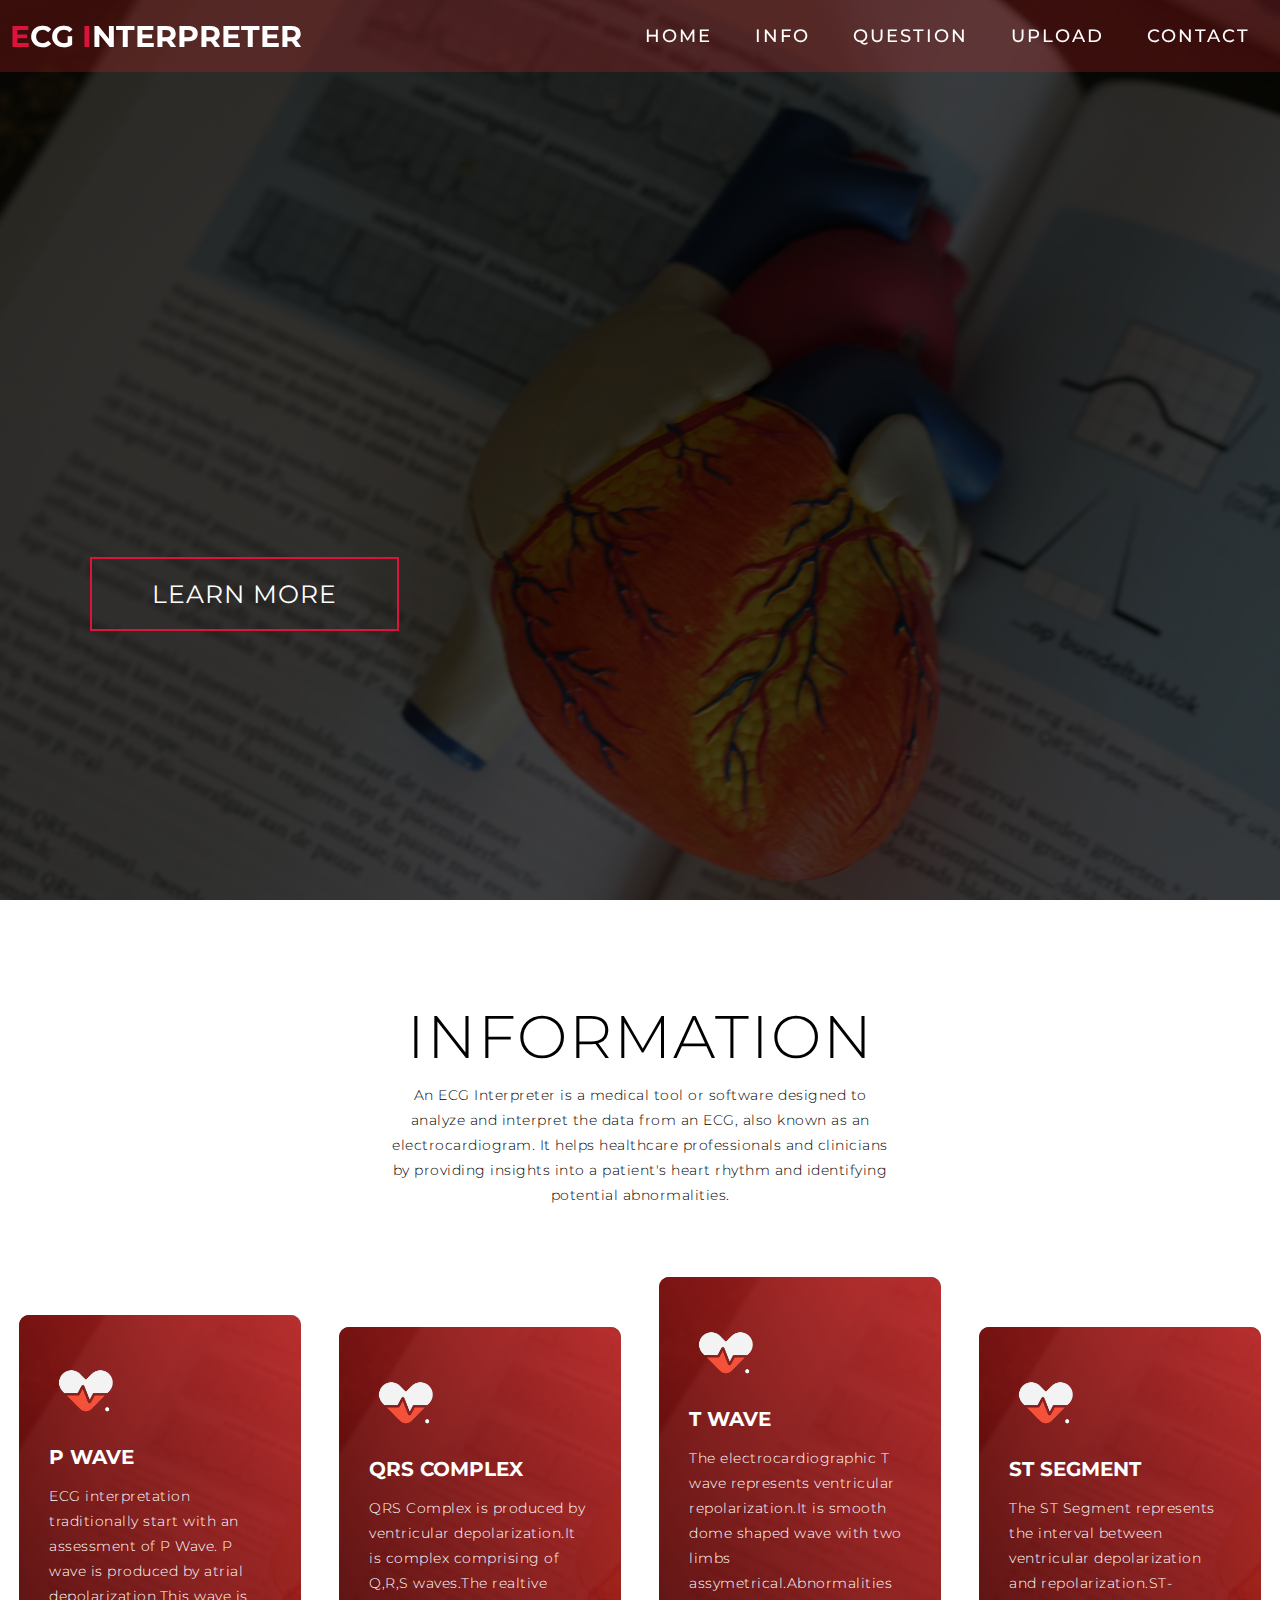
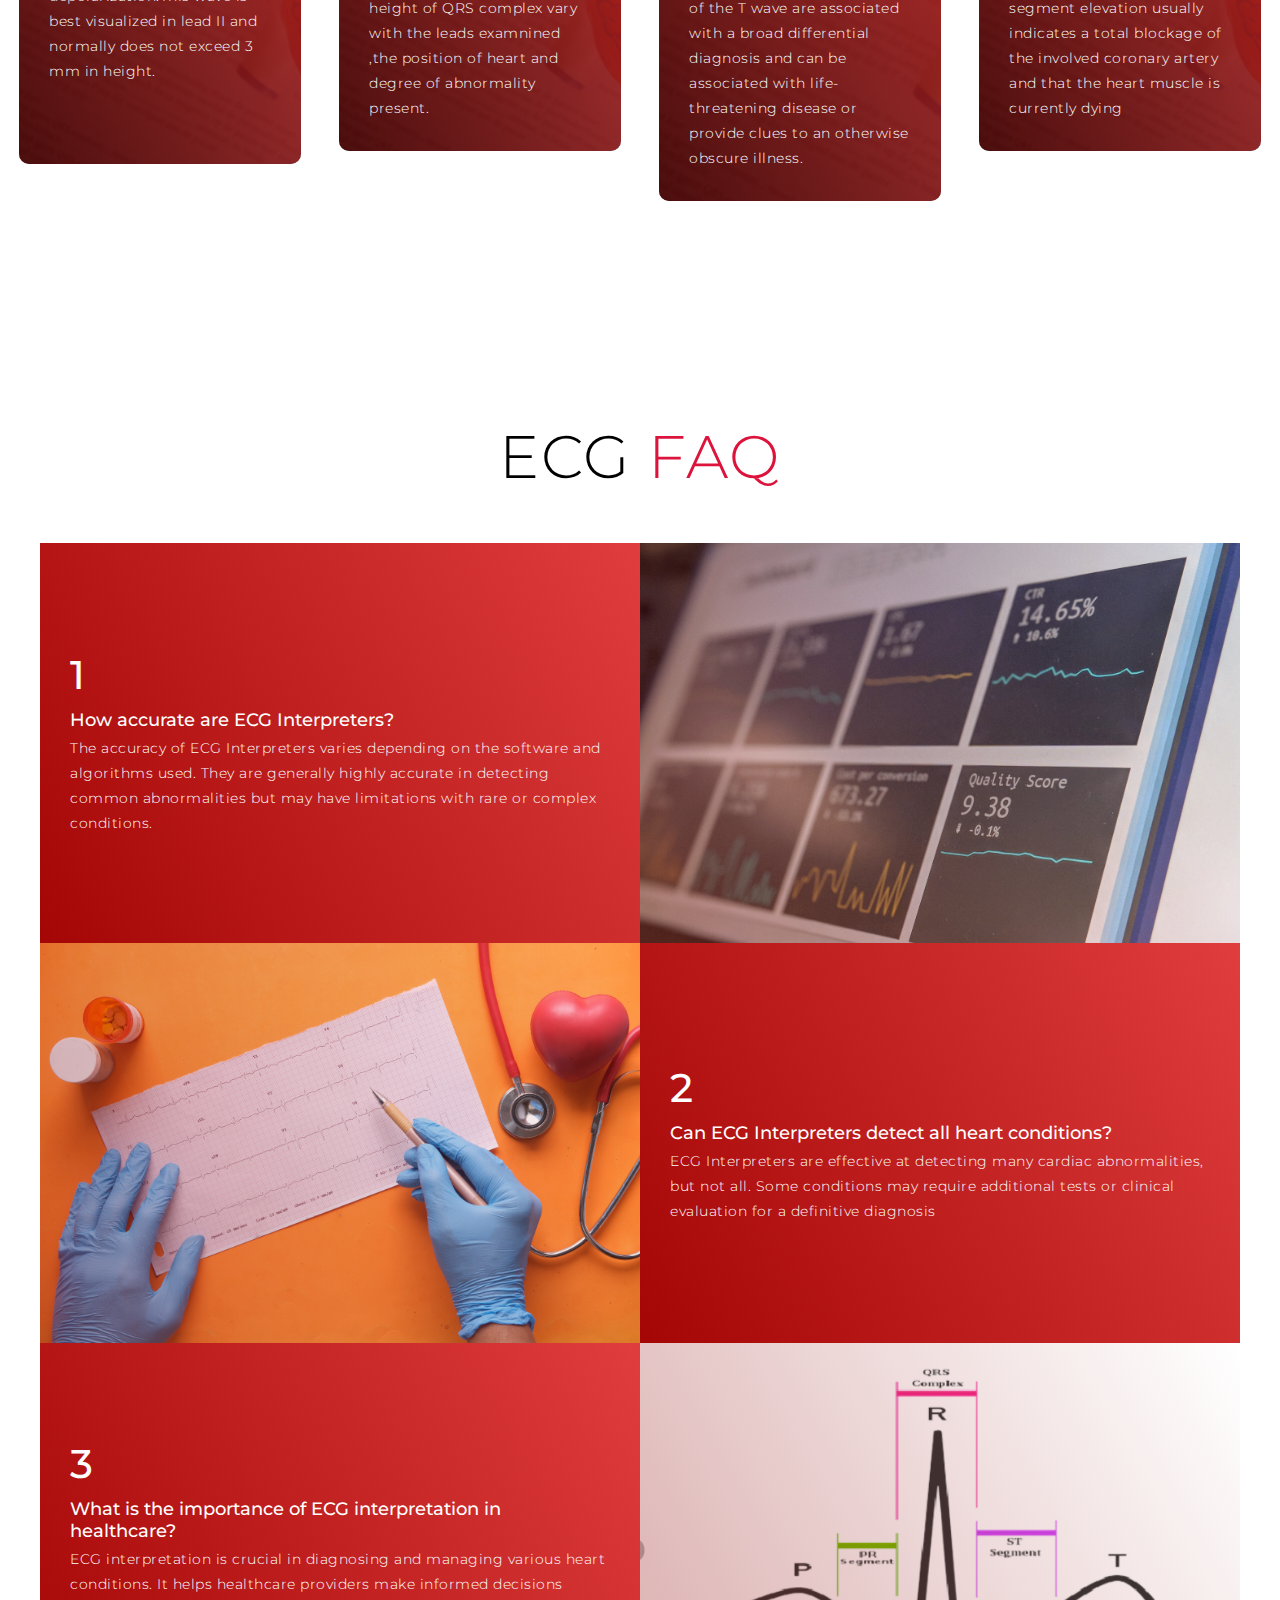
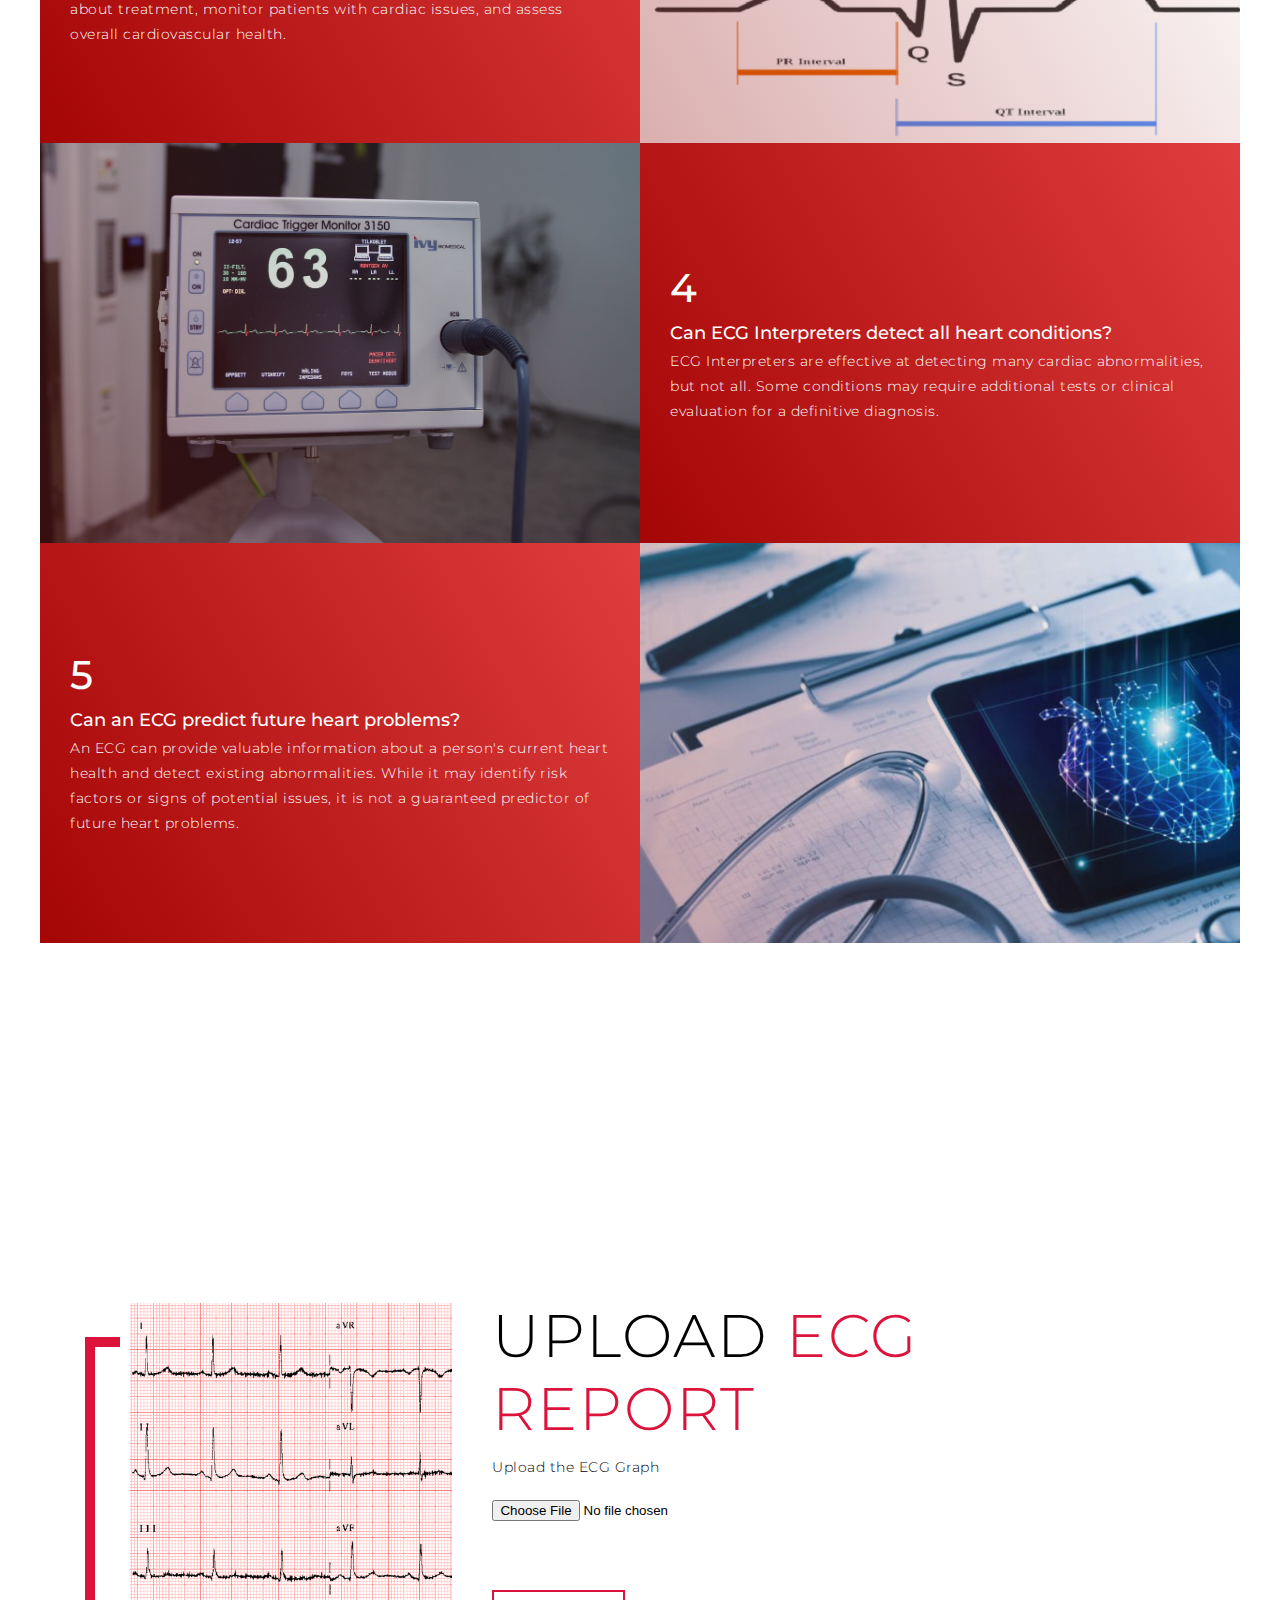
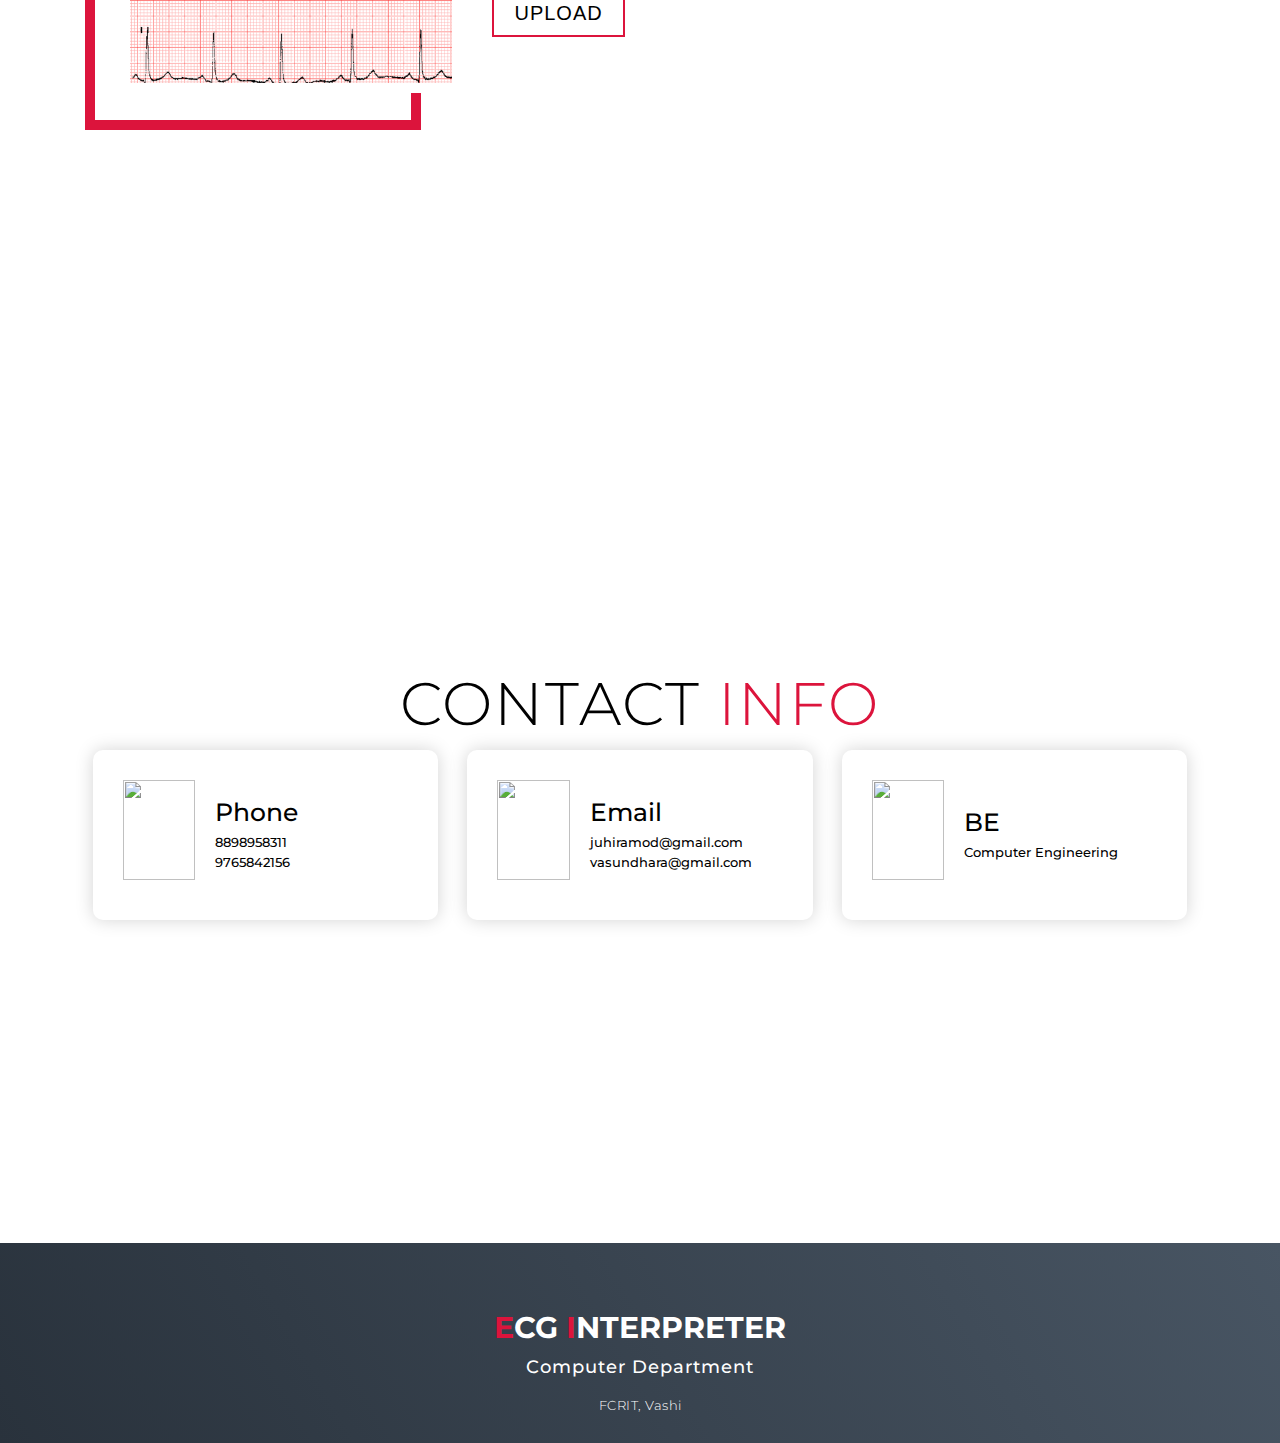
==== index.html @ 5e1453b6 "styling" ====
<!DOCTYPE html>
<html lang="en">

<head>
  <meta charset="UTF-8">
  <meta name="viewport" content="width=device-width, initial-scale=1.0">
  <link rel="stylesheet" href="static/css/style.css">
  
  <title>ECG Interpreter</title>

</head>

<body>
  <!-- Header -->
  <section id="header">
    <div class="header container">
      <div class="nav-bar">
        <div class="brand">
          <a href="#hero">
            <h1><span>E</span>CG <span>I</span>nterpreter</h1>
          </a>
        </div>
        <div class="nav-list">
          <div class="hamburger">
            <div class="bar"></div>
          </div>
          <ul>
            <li><a href="#hero" data-after="Home">Home</a></li>
            <li><a href="#services" data-after="Service">Info</a></li>
            <li><a href="#projects" data-after="Projects">Question</a></li>
            <li><a href="#about" data-after="About">Upload</a></li>
            <li><a href="#contact" data-after="Contact">Contact</a></li>
          </ul>
        </div>
      </div>
    </div>
  </section>
  <!-- End Header -->


  <!-- Hero Section  -->
  <section id="hero">
    <div class="hero container">
      <div>
        <h1>Heart  <span></span></h1>
        <h1>Health <span></span></h1>
        <h1>Interpreter <span></span></h1>
        <a href="#projects" type="button" class="cta">Learn More</a>
      </div>
    </div>
  </section>
  <!-- End Hero Section  -->

  <!-- Service Section -->
  <section id="services">
    <div class="services container">
      <div class="service-top">
        <h1 class="section-title">Information</h1>
        <p>An ECG Interpreter is a medical tool or software designed to analyze and interpret the data from an ECG, also known as an electrocardiogram. It helps healthcare professionals and clinicians by providing insights into a patient's heart rhythm and identifying potential abnormalities.</p>
      </div>
      <div class="service-bottom">
        <div class="service-item">
          <div class="icon"><img src="static/images/icon.png" /></div>
          <h2>P Wave</h2>
          <p>ECG interpretation traditionally start with an assessment of P Wave.
            P wave is produced by atrial depolarization.This wave is best visualized in lead II and normally does not exceed 3 mm in height.
          <br> <br><br> </p>
        </div>
        <div class="service-item">
          <div class="icon"><img src="static/images/icon.png" /></div>
          <h2>QRS Complex</h2>
          <p>QRS Complex is produced by ventricular depolarization.It is complex comprising of Q,R,S waves.The realtive height of QRS complex vary with the leads examnined ,the position of heart and degree of abnormality present.</p>
        </div>
        <div class="service-item">
          <div class="icon"><img src="static/images/icon.png" /></div>
          <h2>T Wave</h2>
          <p>The electrocardiographic T wave represents ventricular repolarization.It is smooth dome shaped wave with two limbs assymetrical.Abnormalities of the T wave are associated with a broad differential diagnosis and can be associated with life-threatening disease or provide clues to an otherwise obscure illness.</p>
        </div>
        <div class="service-item">
          <div class="icon"><img src="static/images/icon.png" /></div>
          <h2>ST segment</h2>
          <p>The ST Segment represents the interval between ventricular depolarization and repolarization.ST-segment elevation usually indicates a total blockage of the involved coronary artery and that the heart muscle is currently dying</p>
        </div>
      </div>
    </div>
  </section>
  <!-- End Service Section -->

  <!-- Projects Section -->
  <section id="projects">
    <div class="projects container">
      <div class="projects-header">
        <h1 class="section-title">ECG <span>FAQ</span></h1>
      </div>
      <div class="all-projects">
        <div class="project-item">
          <div class="project-info">
            <h1>1</h1>
            <h2>How accurate are ECG Interpreters?</h2>
            <p>The accuracy of ECG Interpreters varies depending on the software and algorithms used. They are generally highly accurate in detecting common abnormalities but may have limitations with rare or complex conditions.</p>
          </div>
          <div class="project-img">
            <img src="static/images/accuracy.jpg" alt="img">
          </div>
        </div>
        <div class="project-item">
          <div class="project-info">
            <h1>2</h1>
            <h2>Can ECG Interpreters detect all heart conditions?</h2>
            <p>ECG Interpreters are effective at detecting many cardiac abnormalities, but not all. 
                Some conditions may require additional tests or clinical evaluation for a definitive diagnosis</p>
          </div>
          <div class="project-img">
            <img src="static/images/img19.jpg" alt="img">
          </div>
        </div>
        <div class="project-item">
          <div class="project-info">
            <h1>3</h1>
            <h2>What is the importance of ECG interpretation in healthcare?</h2>
            <p>ECG interpretation is crucial in diagnosing and managing various heart conditions. It helps healthcare providers make informed decisions about treatment, monitor patients with cardiac issues, and assess overall cardiovascular health.</p>
          </div>
          <div class="project-img">
            <img src="static/images/img2.png" alt="img">
          </div>
        </div>
        <div class="project-item">
          <div class="project-info">
            <h1>4</h1>
            <h2>Can ECG Interpreters detect all heart conditions?</h2>
            <p>ECG Interpreters are effective at detecting many cardiac abnormalities, but not all. Some conditions may require additional tests or clinical evaluation for a definitive diagnosis.</p>
          </div>
          <div class="project-img">
            <img src="static/images/cat.jpg" alt="img">
          </div>
        </div>
        <div class="project-item">
          <div class="project-info">
            <h1>5</h1>
            <h2>Can an ECG predict future heart problems?</h2>
            <p>An ECG can provide valuable information about a person's current heart health and detect existing abnormalities. While it may identify risk factors or signs of potential issues, it is not a guaranteed predictor of future heart problems.</p>
          </div>
          <div class="project-img">
            <img src="static/images/fut.png" alt="img">
          </div>
        </div>
      </div>
    </div>
  </section>
  <!-- End Projects Section -->

  <!-- About Section -->
  <section id="about">
    <div class="about container">
      <div class="col-left">
        <div class="about-img">
          <img src="static/images/report.png" alt="img">
        </div>
      </div>
      <div class="col-right">
        <h1 class="section-title">Upload <span>ECG Report</span></h1>
        <div class="formUpload">
          <form class="uplaod-display" method="post" action="/uploadPicture" enctype="multipart/form-data">
             <div class="formOrient">
                <p>Upload the ECG Graph</p>
                <input class="link-btn glass" name="mypic1" id="file1" type="file"><br><br>
             </div>
             <div class="formOrient">
                <br><br>
                <input class="cta" type="submit" value="Upload" name="submit">
             </div>
          </form>
       </div>
      </div>
    </div>
  </section>
  <!-- End About Section -->

  <!-- Contact Section -->
  <section id="contact">
    <div class="contact container">
      <div>
        <h1 class="section-title">Contact <span>info</span></h1>
      </div>
      <div class="contact-items">
        <div class="contact-item">
          <div class="icon"><img src="https://img.icons8.com/bubbles/100/000000/phone.png" /></div>
          <div class="contact-info">
            <h1>Phone</h1>
            <h2>8898958311</h2>
            <h2>9765842156</h2>
          </div>
        </div>
        <div class="contact-item">
          <div class="icon"><img src="https://img.icons8.com/bubbles/100/000000/new-post.png" /></div>
          <div class="contact-info">
            <h1>Email</h1>
            <h2>juhiramod@gmail.com</h2>
            <h2>vasundhara@gmail.com</h2>
          </div>
        </div>
        <div class="contact-item">
          <div class="icon"><img src="https://img.icons8.com/bubbles/100/000000/map-marker.png" /></div>
          <div class="contact-info">
            <h1>BE</h1>
            <h2>Computer Engineering</h2>
          </div>
        </div>
      </div>
    </div>
  </section>
  <!-- End Contact Section -->

  <!-- Footer -->
  <section id="footer">
    <div class="footer container">
      <div class="brand">
        <h1><span>E</span>CG <span>I</span>nterpreter</h1>
      </div>
      <h2>Computer Department</h2>
      
      <p>FCRIT, Vashi</p>
    </div>
  </section>
  <!-- End Footer -->
  <script src="static/app.js"></script>
</body>

</html>
---- static/css/style.css ----
@import 'https://fonts.googleapis.com/css?family=Montserrat:300, 400, 700&display=swap';
* {
	padding: 0;
	margin: 0;
	box-sizing: border-box;
}
html {
	font-size: 10px;
	font-family: 'Montserrat', sans-serif;
	scroll-behavior: smooth;
}
a {
	text-decoration: none;
}
.container {
	min-height: 100vh;
	width: 100%;
	display: flex;
	align-items: center;
	justify-content: center;
}
img {
	height: 100%;
	width: 100%;
	object-fit: cover;
}
p {
	color: black;
	font-size: 1.4rem;
	margin-top: 5px;
	line-height: 2.5rem;
	font-weight: 300;
	letter-spacing: 0.05rem;
}
.section-title {
	font-size: 4rem;
	font-weight: 300;
	color: black;
	margin-bottom: 10px;
	text-transform: uppercase;
	letter-spacing: 0.2rem;
	text-align: center;
}
.section-title span {
	color: crimson;
}

.cta {
	display: inline-block;
	padding: 10px 30px;
	color: white;
	background-color: transparent;
	border: 2px solid crimson;
	font-size: 2rem;
	text-transform: uppercase;
	letter-spacing: 0.1rem;
	margin-top: 30px;
	transition: 0.3s ease;
	transition-property: background-color, color;
}
.cta:hover {
	color: white;
	background-color: crimson;
}
.brand h1 {
	font-size: 3rem;
	text-transform: uppercase;
	color: white;
}
.brand h1 span {
	color: crimson;
}

/* Header section */
#header {
	position: fixed;
	z-index: 1000;
	left: 0;
	top: 0;
	width: 100vw;
	height: auto;
}
#header .header {
	min-height: 8vh;
	background-color: rgba(218, 37, 37, 0.24);
	transition: 0.3s ease background-color;
}
#header .nav-bar {
	display: flex;
	align-items: center;
	justify-content: space-between;
	width: 100%;
	height: 100%;
	max-width: 1300px;
	padding: 0 10px;
}
#header .nav-list ul {
	list-style: none;
	position: absolute;
	background-color: rgb(31, 30, 30);
	width: 100vw;
	height: 100vh;
	left: 100%;
	top: 0;
	display: flex;
	flex-direction: column;
	justify-content: center;
	align-items: center;
	z-index: 1;
	overflow-x: hidden;
	transition: 0.5s ease left;
}
#header .nav-list ul.active {
	left: 0%;
}
#header .nav-list ul a {
	font-size: 2.5rem;
	font-weight: 500;
	letter-spacing: 0.2rem;
	text-decoration: none;
	color: white;
	text-transform: uppercase;
	padding: 20px;
	display: block;
}
#header .nav-list ul a::after {
	content: attr(data-after);
	position: absolute;
	top: 50%;
	left: 50%;
	transform: translate(-50%, -50%) scale(0);
	color: rgba(240, 248, 255, 0.021);
	font-size: 13rem;
	letter-spacing: 50px;
	z-index: -1;
	transition: 0.3s ease letter-spacing;
}
#header .nav-list ul li:hover a::after {
	transform: translate(-50%, -50%) scale(1);
	letter-spacing: initial;
}
#header .nav-list ul li:hover a {
	color: crimson;
}
#header .hamburger {
	height: 60px;
	width: 60px;
	display: inline-block;
	border: 3px solid white;
	border-radius: 50%;
	position: relative;
	display: flex;
	align-items: center;
	justify-content: center;
	z-index: 100;
	cursor: pointer;
	transform: scale(0.8);
	margin-right: 20px;
}
#header .hamburger:after {
	position: absolute;
	content: '';
	height: 100%;
	width: 100%;
	border-radius: 50%;
	border: 3px solid white;
	animation: hamburger_puls 1s ease infinite;
}
#header .hamburger .bar {
	height: 2px;
	width: 30px;
	position: relative;
	background-color: white;
	z-index: -1;
}
#header .hamburger .bar::after,
#header .hamburger .bar::before {
	content: '';
	position: absolute;
	height: 100%;
	width: 100%;
	left: 0;
	background-color: white;
	transition: 0.3s ease;
	transition-property: top, bottom;
}
#header .hamburger .bar::after {
	top: 8px;
}
#header .hamburger .bar::before {
	bottom: 8px;
}
#header .hamburger.active .bar::before {
	bottom: 0;
}
#header .hamburger.active .bar::after {
	top: 0;
}
/* End Header section */

/* Hero Section */
#hero {
	background-image: url(../images/img-1.jpg);
	background-size: cover;
	background-position: top center;
	position: relative;
	z-index: 1;
}
#hero::after {
	content: '';
	position: absolute;
	left: 0;
	top: 0;
	height: 100%;
	width: 100%;
	background-color: black;
	opacity: 0.7;
	z-index: -1;
}
#hero .hero {
	max-width: 1200px;
	margin: 0 auto;
	padding: 0 50px;
	justify-content: flex-start;
}
#hero h1 {
	display: block;
	width: fit-content;
	font-size: 4rem;
	position: relative;
	color: transparent;
	animation: text_reveal 0.5s ease forwards;
	animation-delay: 1s;
}
#hero h1:nth-child(1) {
	animation-delay: 1s;
}
#hero h1:nth-child(2) {
	animation-delay: 2s;
}
#hero h1:nth-child(3) {
	animation: text_reveal_name 0.5s ease forwards;
	animation-delay: 3s;
}
#hero h1 span {
	position: absolute;
	top: 0;
	left: 0;
	height: 100%;
	width: 0;
	background-color: crimson;
	animation: text_reveal_box 1s ease;
	animation-delay: 0.5s;
}
#hero h1:nth-child(1) span {
	animation-delay: 0.5s;
}
#hero h1:nth-child(2) span {
	animation-delay: 1.5s;
}
#hero h1:nth-child(3) span {
	animation-delay: 2.5s;
}

/* End Hero Section */

/* Services Section */
#services .services {
	flex-direction: column;
	text-align: center;
	max-width: 1500px;
	margin: 0 auto;
	padding: 100px 0;
}
#services .service-top {
	max-width: 500px;
	margin: 0 auto;
}
#services .service-bottom {
	display: flex;
	align-items: center;
	justify-content: center;
	flex-wrap: wrap;
	margin-top: 50px;
}
#services .service-item {
	flex-basis: 80%;
	display: flex;
	align-items: flex-start;
	justify-content: center;
	flex-direction: column;
	padding: 30px;
	border-radius: 10px;
	background-image: url(../images/img-1.jpg);
	background-size: cover;
	margin: 10px 5%;
	position: relative;
	z-index: 1;
	overflow: hidden;
}
#services .service-item::after {
	content: '';
	position: absolute;
	left: 0;
	top: 0;
	height: 100%;
	width: 100%;
	background-image: linear-gradient(60deg, #440000 0%, #c22828 100%);
	opacity: 0.9;
	z-index: -1;
}
#services .service-bottom .icon {
	height: 80px;
	width: 80px;
	margin-bottom: 20px;
}
#services .service-item h2 {
	font-size: 2rem;
	color: white;
	margin-bottom: 10px;
	text-transform: uppercase;
}
#services .service-item p {
	color: white;
	text-align: left;
}
/* End Services Section */

/* Projects section */
#projects .projects {
	flex-direction: column;
	max-width: 1200px;
	margin: 0 auto;
	padding: 100px 0;
}
#projects .projects-header h1 {
	margin-bottom: 50px;
}
#projects .all-projects {
	display: flex;
	align-items: center;
	justify-content: center;
	flex-direction: column;
}
#projects .project-item {
	display: flex;
	align-items: center;
	justify-content: center;
	flex-direction: column;
	width: 80%;
	margin: 20px auto;
	overflow: hidden;
	border-radius: 10px;
}
#projects .project-info {
	padding: 30px;
	flex-basis: 50%;
	height: 100%;
	display: flex;
	align-items: flex-start;
	justify-content: center;
	flex-direction: column;
	background-image: linear-gradient(60deg, #a40505 0%, #e03e3e 100%);
	color: white;
}
#projects .project-info h1 {
	font-size: 4rem;
	font-weight: 500;
}
#projects .project-info h2 {
	font-size: 1.8rem;
	font-weight: 500;
	margin-top: 10px;
}
#projects .project-info p {
	color: white;
}
#projects .project-img {
	flex-basis: 50%;
	height: 300px;
	overflow: hidden;
	position: relative;
}
#projects .project-img:after {
	content: '';
	position: absolute;
	left: 0;
	top: 0;
	height: 100%;
	width: 100%;
	background-image: linear-gradient(60deg, #90090977 0%, #e64e4e00 100%);
	opacity: 0.7;
}
#projects .project-img img {
	transition: 0.3s ease transform;
}
#projects .project-item:hover .project-img img {
	transform: scale(1.1);
}
/* End Projects section */

/* About Section */
#about .about {
	flex-direction: column-reverse;
	text-align: center;
	max-width: 1200px;
	margin: 0 auto;
	padding: 100px 20px;
}
#about .col-left {
	width: 250px;
	height: 360px;
}
#about .col-right {
	width: 100%;
}
#about .col-right h2 {
	font-size: 1.8rem;
	font-weight: 500;
	letter-spacing: 0.2rem;
	margin-bottom: 10px;
}
#about .col-right p {
	margin-bottom: 20px;
}
#about .col-right .cta {
	color: black;
	margin-bottom: 50px;
	padding: 10px 20px;
	font-size: 2rem;
}
#about .col-left .about-img {
	height: 100%;
	width: 100%;
	position: relative;
	border: 10px solid white;
}
#about .col-left .about-img::after {
	content: '';
	position: absolute;
	left: -33px;
	top: 19px;
	height: 98%;
	width: 98%;
	border: 7px solid crimson;
	z-index: -1;
}
/* End About Section */

/* contact Section */
#contact .contact {
	flex-direction: column;
	max-width: 1200px;
	margin: 0 auto;
	width: 90%;
}
#contact .contact-items {
	/* max-width: 400px; */
	width: 100%;
}
#contact .contact-item {
	width: 80%;
	padding: 20px;
	text-align: center;
	border-radius: 10px;
	padding: 30px;
	margin: 30px;
	display: flex;
	justify-content: center;
	align-items: center;
	flex-direction: column;
	box-shadow: 0px 0px 18px 0 #0000002c;
	transition: 0.3s ease box-shadow;
}
#contact .contact-item:hover {
	box-shadow: 0px 0px 5px 0 #0000002c;
}
#contact .icon {
	width: 70px;
	margin: 0 auto;
	margin-bottom: 10px;
}
#contact .contact-info h1 {
	font-size: 2.5rem;
	font-weight: 500;
	margin-bottom: 5px;
}
#contact .contact-info h2 {
	font-size: 1.3rem;
	line-height: 2rem;
	font-weight: 500;
}
/*End contact Section */

/* Footer */
#footer {
	background-image: linear-gradient(60deg, #29323c 0%, #485563 100%);
}
#footer .footer {
	min-height: 200px;
	flex-direction: column;
	padding-top: 50px;
	padding-bottom: 10px;
}
#footer h2 {
	color: white;
	font-weight: 500;
	font-size: 1.8rem;
	letter-spacing: 0.1rem;
	margin-top: 10px;
	margin-bottom: 10px;
}
#footer .social-icon {
	display: flex;
	margin-bottom: 30px;
}
#footer .social-item {
	height: 50px;
	width: 50px;
	margin: 0 5px;
}
#footer .social-item img {
	filter: grayscale(1);
	transition: 0.3s ease filter;
}
#footer .social-item:hover img {
	filter: grayscale(0);
}
#footer p {
	color: white;
	font-size: 1.3rem;
}
/* End Footer */

/* Keyframes */
@keyframes hamburger_puls {
	0% {
		opacity: 1;
		transform: scale(1);
	}
	100% {
		opacity: 0;
		transform: scale(1.4);
	}
}
@keyframes text_reveal_box {
	50% {
		width: 100%;
		left: 0;
	}
	100% {
		width: 0;
		left: 100%;
	}
}
@keyframes text_reveal {
	100% {
		color: white;
	}
}
@keyframes text_reveal_name {
	100% {
		color: crimson;
		font-weight: 500;
	}
}
/* End Keyframes */

/* Media Query For Tablet */
@media only screen and (min-width: 768px) {
	.cta {
		font-size: 2.5rem;
		padding: 20px 60px;
	}
	h1.section-title {
		font-size: 6rem;
	}

	/* Hero */
	#hero h1 {
		font-size: 7rem;
	}
	/* End Hero */

	/* Services Section */
	#services .service-bottom .service-item {
		flex-basis: 45%;
		margin: 2.5%;
	}
	/* End Services Section */

	/* Project */
	#projects .project-item {
		flex-direction: row;
	}
	#projects .project-item:nth-child(even) {
		flex-direction: row-reverse;
	}
	#projects .project-item {
		height: 400px;
		margin: 0;
		width: 100%;
		border-radius: 0;
	}
	#projects .all-projects .project-info {
		height: 100%;
	}
	#projects .all-projects .project-img {
		height: 100%;
	}
	/* End Project */

	/* About */
	#about .about {
		flex-direction: row;
	}
	#about .col-left {
		width: 600px;
		height: 400px;
		padding-left: 60px;
	}
	#about .about .col-left .about-img::after {
		left: -45px;
		top: 34px;
		height: 98%;
		width: 98%;
		border: 10px solid crimson;
	}
	#about .col-right {
		text-align: left;
		padding: 30px;
	}
	#about .col-right h1 {
		text-align: left;
	}
	/* End About */

	/* contact  */
	#contact .contact {
		flex-direction: column;
		padding: 100px 0;
		align-items: center;
		justify-content: center;
		min-width: 20vh;
	}
	#contact .contact-items {
		width: 100%;
		display: flex;
		flex-direction: row;
		justify-content: space-evenly;
		margin: 0;
	}
	#contact .contact-item {
		width: 30%;
		margin: 0;
		flex-direction: row;
	}
	#contact .contact-item .icon {
		height: 100px;
		width: 100px;
	}
	#contact .contact-item .icon img {
		object-fit: contain;
	}
	#contact .contact-item .contact-info {
		width: 100%;
		text-align: left;
		padding-left: 20px;
	}
	/* End contact  */
}
/* End Media Query For Tablet */

/* Media Query For Desktop */
@media only screen and (min-width: 1200px) {
	/* header */
	#header .hamburger {
		display: none;
	}
	#header .nav-list ul {
		position: initial;
		display: block;
		height: auto;
		width: fit-content;
		background-color: transparent;
	}
	#header .nav-list ul li {
		display: inline-block;
	}
	#header .nav-list ul li a {
		font-size: 1.8rem;
	}
	#header .nav-list ul a:after {
		display: none;
	}
	/* End header */

	#services .service-bottom .service-item {
		flex-basis: 22%;
		margin: 1.5%;
	}
}
/* End  Media Query For Desktop */
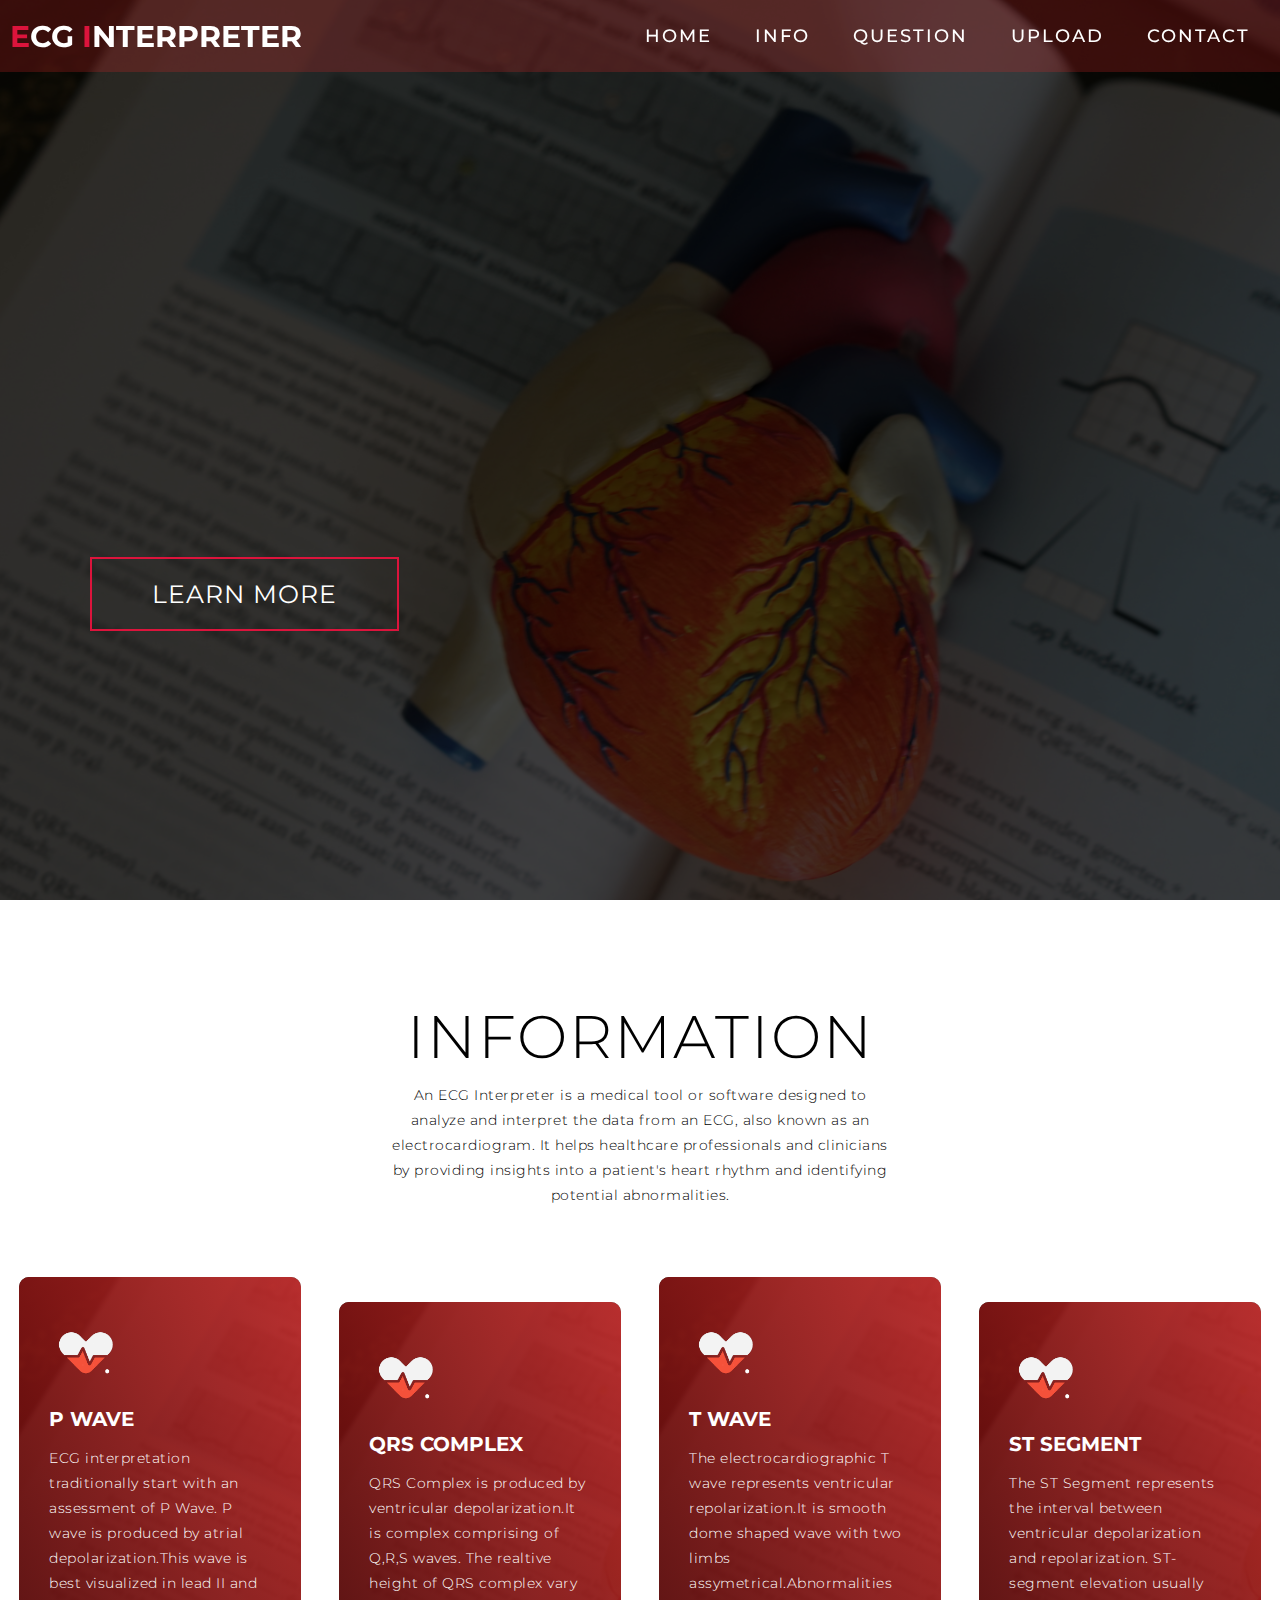
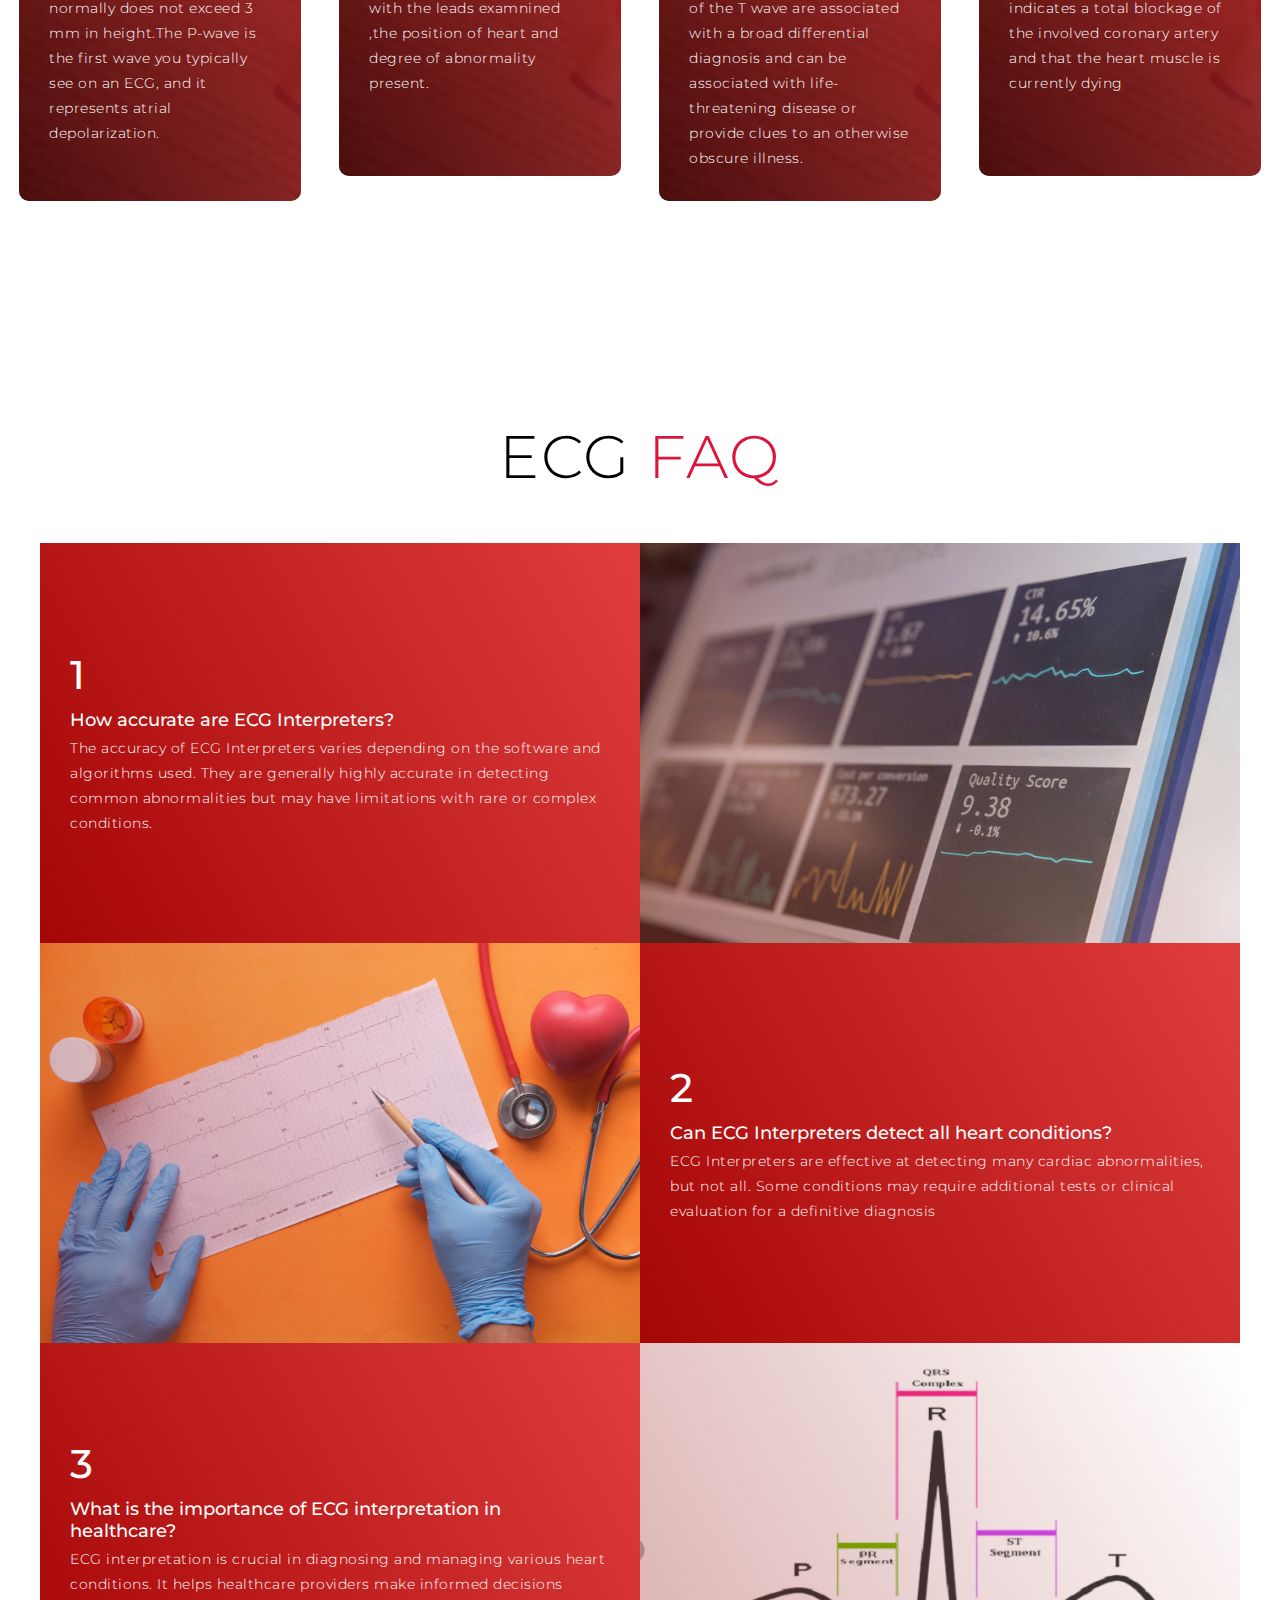
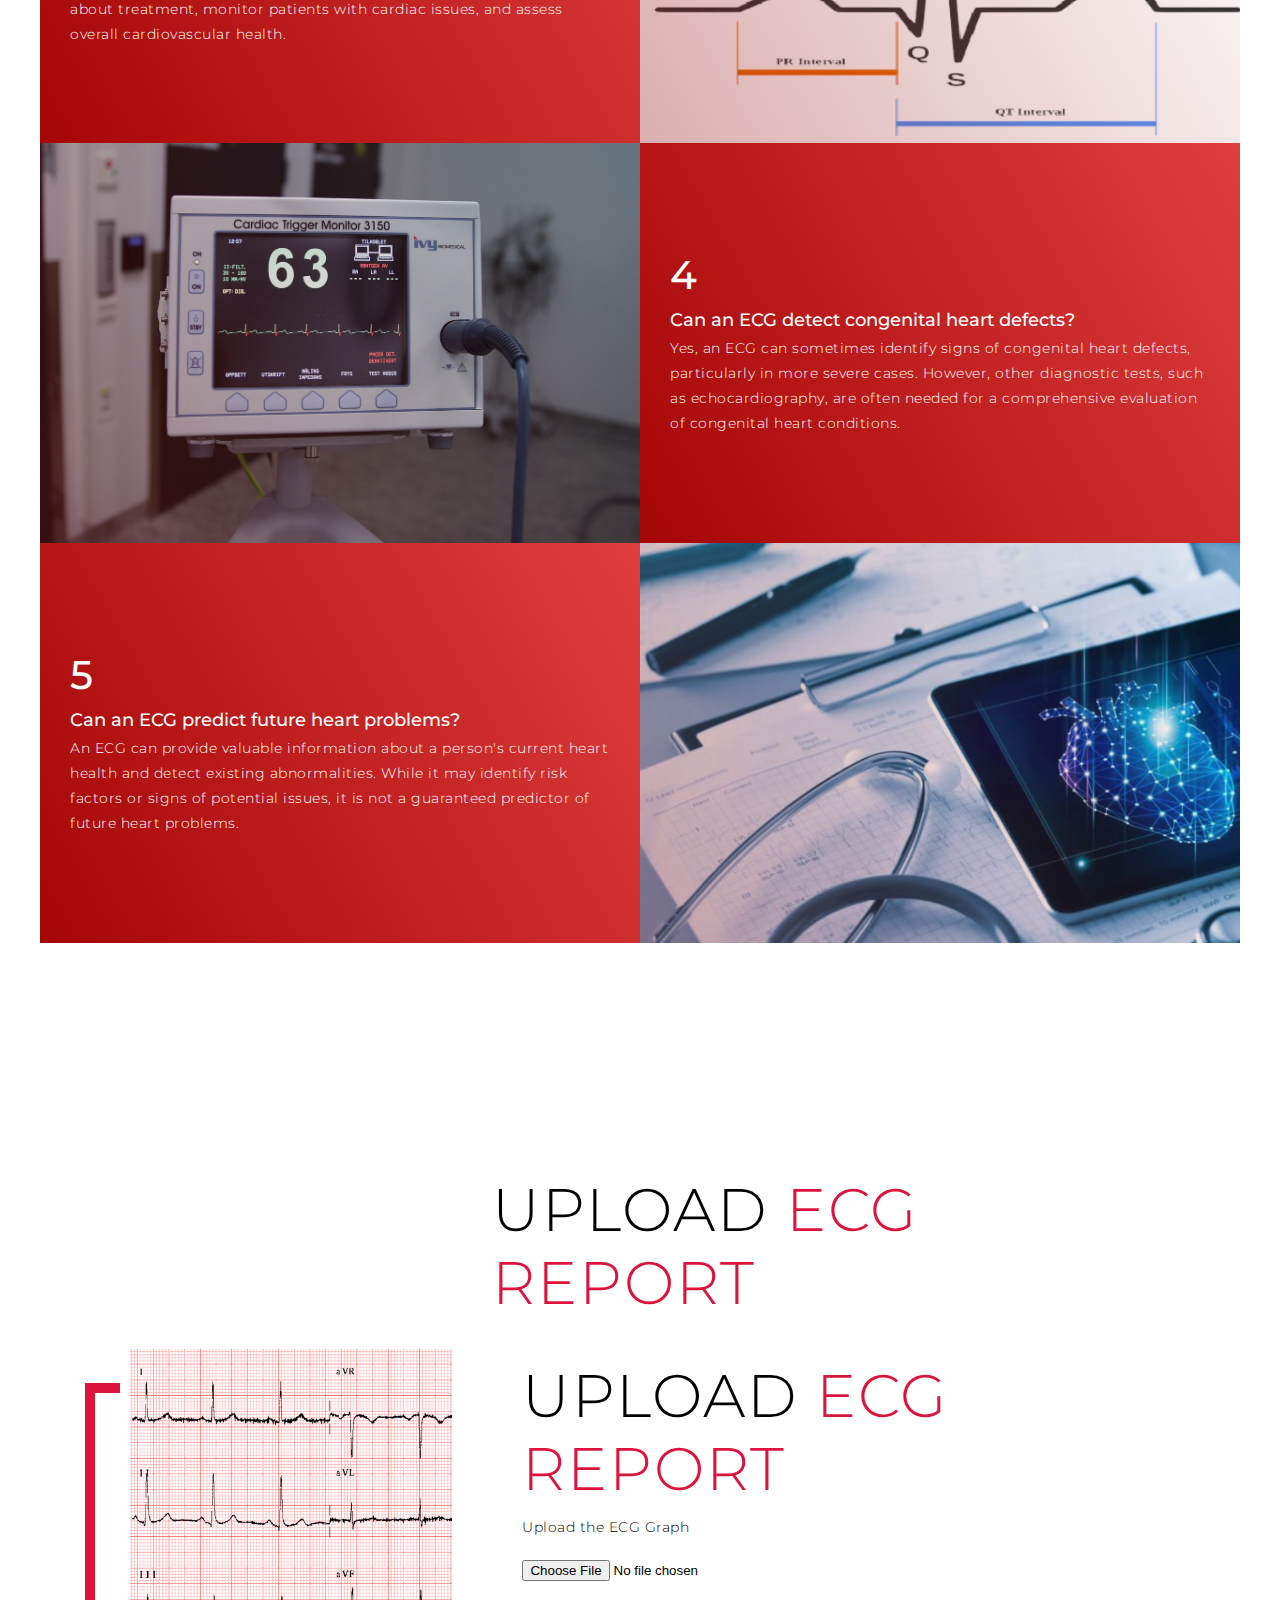
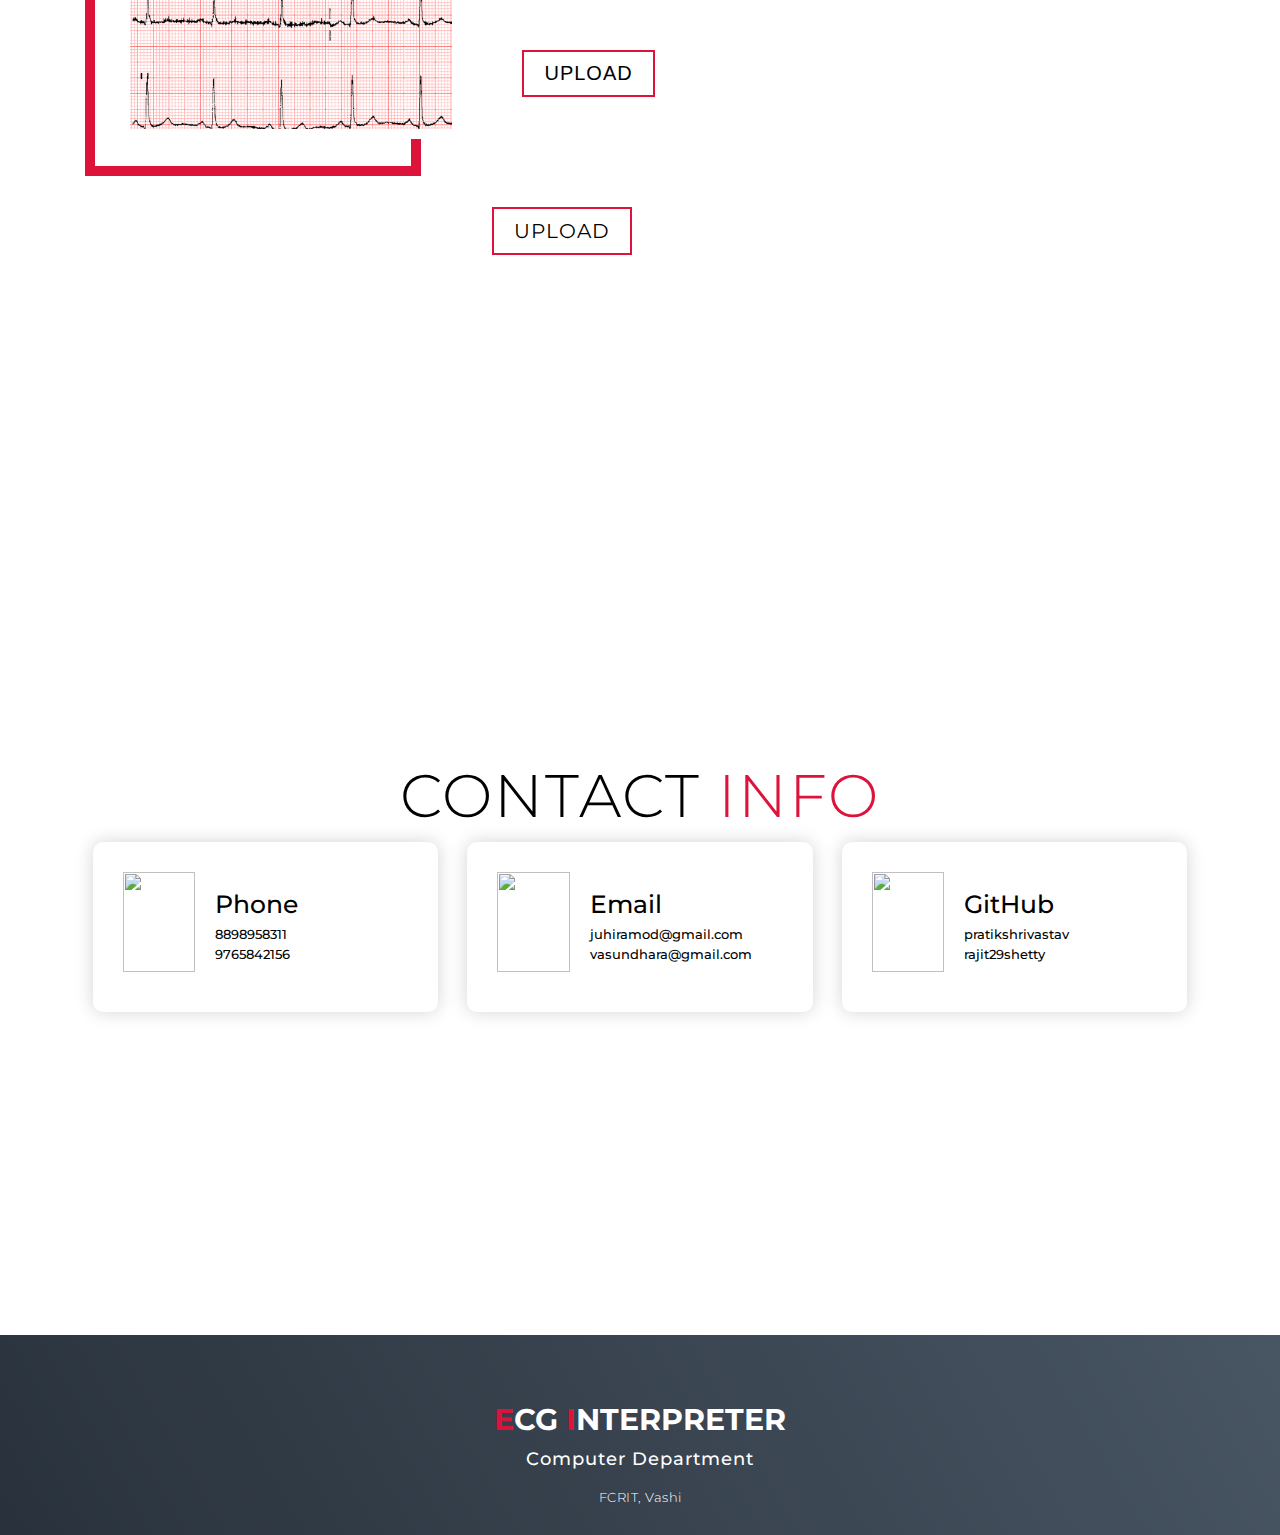
==== commit c44b1788: "Merge pull request #1 from dark-shad/newUpdates" ====
--- a/index.html
+++ b/index.html
@@ -63,15 +63,18 @@
           <div class="icon"><img src="static/images/icon.png" /></div>
           <h2>P Wave</h2>
           <p>ECG interpretation traditionally start with an assessment of P Wave.
-            P wave is produced by atrial depolarization.This wave is best visualized in lead II and normally does not exceed 3 mm in height.
-          <br> <br><br> </p>
+            P wave is produced by atrial depolarization.This wave is best visualized in lead II and normally does not exceed 3 mm in height.The P-wave is the first wave you typically see on an ECG, and it represents atrial depolarization. 
+          <br> <br> </p>
         </div>
         <div class="service-item">
           <div class="icon"><img src="static/images/icon.png" /></div>
           <h2>QRS Complex</h2>
-          <p>QRS Complex is produced by ventricular depolarization.It is complex comprising of Q,R,S waves.The realtive height of QRS complex vary with the leads examnined ,the position of heart and degree of abnormality present.</p>
-        </div>
-        <div class="service-item">
+          <p>QRS Complex is produced by ventricular depolarization.It is complex comprising of Q,R,S waves.
+            The realtive height of QRS complex vary with the leads examnined ,the position of heart and degree of abnormality present.
+            <br> <br><br></p>
+        </div>
+        <div class="service-item">
+
           <div class="icon"><img src="static/images/icon.png" /></div>
           <h2>T Wave</h2>
           <p>The electrocardiographic T wave represents ventricular repolarization.It is smooth dome shaped wave with two limbs assymetrical.Abnormalities of the T wave are associated with a broad differential diagnosis and can be associated with life-threatening disease or provide clues to an otherwise obscure illness.</p>
@@ -79,7 +82,8 @@
         <div class="service-item">
           <div class="icon"><img src="static/images/icon.png" /></div>
           <h2>ST segment</h2>
-          <p>The ST Segment represents the interval between ventricular depolarization and repolarization.ST-segment elevation usually indicates a total blockage of the involved coronary artery and that the heart muscle is currently dying</p>
+          <p>The ST Segment represents the interval between ventricular depolarization and repolarization.
+            ST-segment elevation usually indicates a total blockage of the involved coronary artery and that the heart muscle is currently dying <br> <br><br> </p>
         </div>
       </div>
     </div>
@@ -127,8 +131,8 @@
         <div class="project-item">
           <div class="project-info">
             <h1>4</h1>
-            <h2>Can ECG Interpreters detect all heart conditions?</h2>
-            <p>ECG Interpreters are effective at detecting many cardiac abnormalities, but not all. Some conditions may require additional tests or clinical evaluation for a definitive diagnosis.</p>
+            <h2>Can an ECG detect congenital heart defects?</h2>
+            <p>Yes, an ECG can sometimes identify signs of congenital heart defects, particularly in more severe cases. However, other diagnostic tests, such as echocardiography, are often needed for a comprehensive evaluation of congenital heart conditions.</p>
           </div>
           <div class="project-img">
             <img src="static/images/cat.jpg" alt="img">
@@ -158,6 +162,8 @@
         </div>
       </div>
       <div class="col-right">
+        <h1 class="section-title">Upload <span>ECG Report</span></h1>
+        <div class="col-right">
         <h1 class="section-title">Upload <span>ECG Report</span></h1>
         <div class="formUpload">
           <form class="uplaod-display" method="post" action="/uploadPicture" enctype="multipart/form-data">
@@ -172,6 +178,9 @@
           </form>
        </div>
       </div>
+        
+        <a href="#" class="cta">Upload</a>
+      </div>
     </div>
   </section>
   <!-- End About Section -->
@@ -202,8 +211,10 @@
         <div class="contact-item">
           <div class="icon"><img src="https://img.icons8.com/bubbles/100/000000/map-marker.png" /></div>
           <div class="contact-info">
-            <h1>BE</h1>
-            <h2>Computer Engineering</h2>
+            <h1>GitHub</h1>
+            <h2>pratikshrivastav</h2>
+            <h2>rajit29shetty</h2>
+          
           </div>
         </div>
       </div>
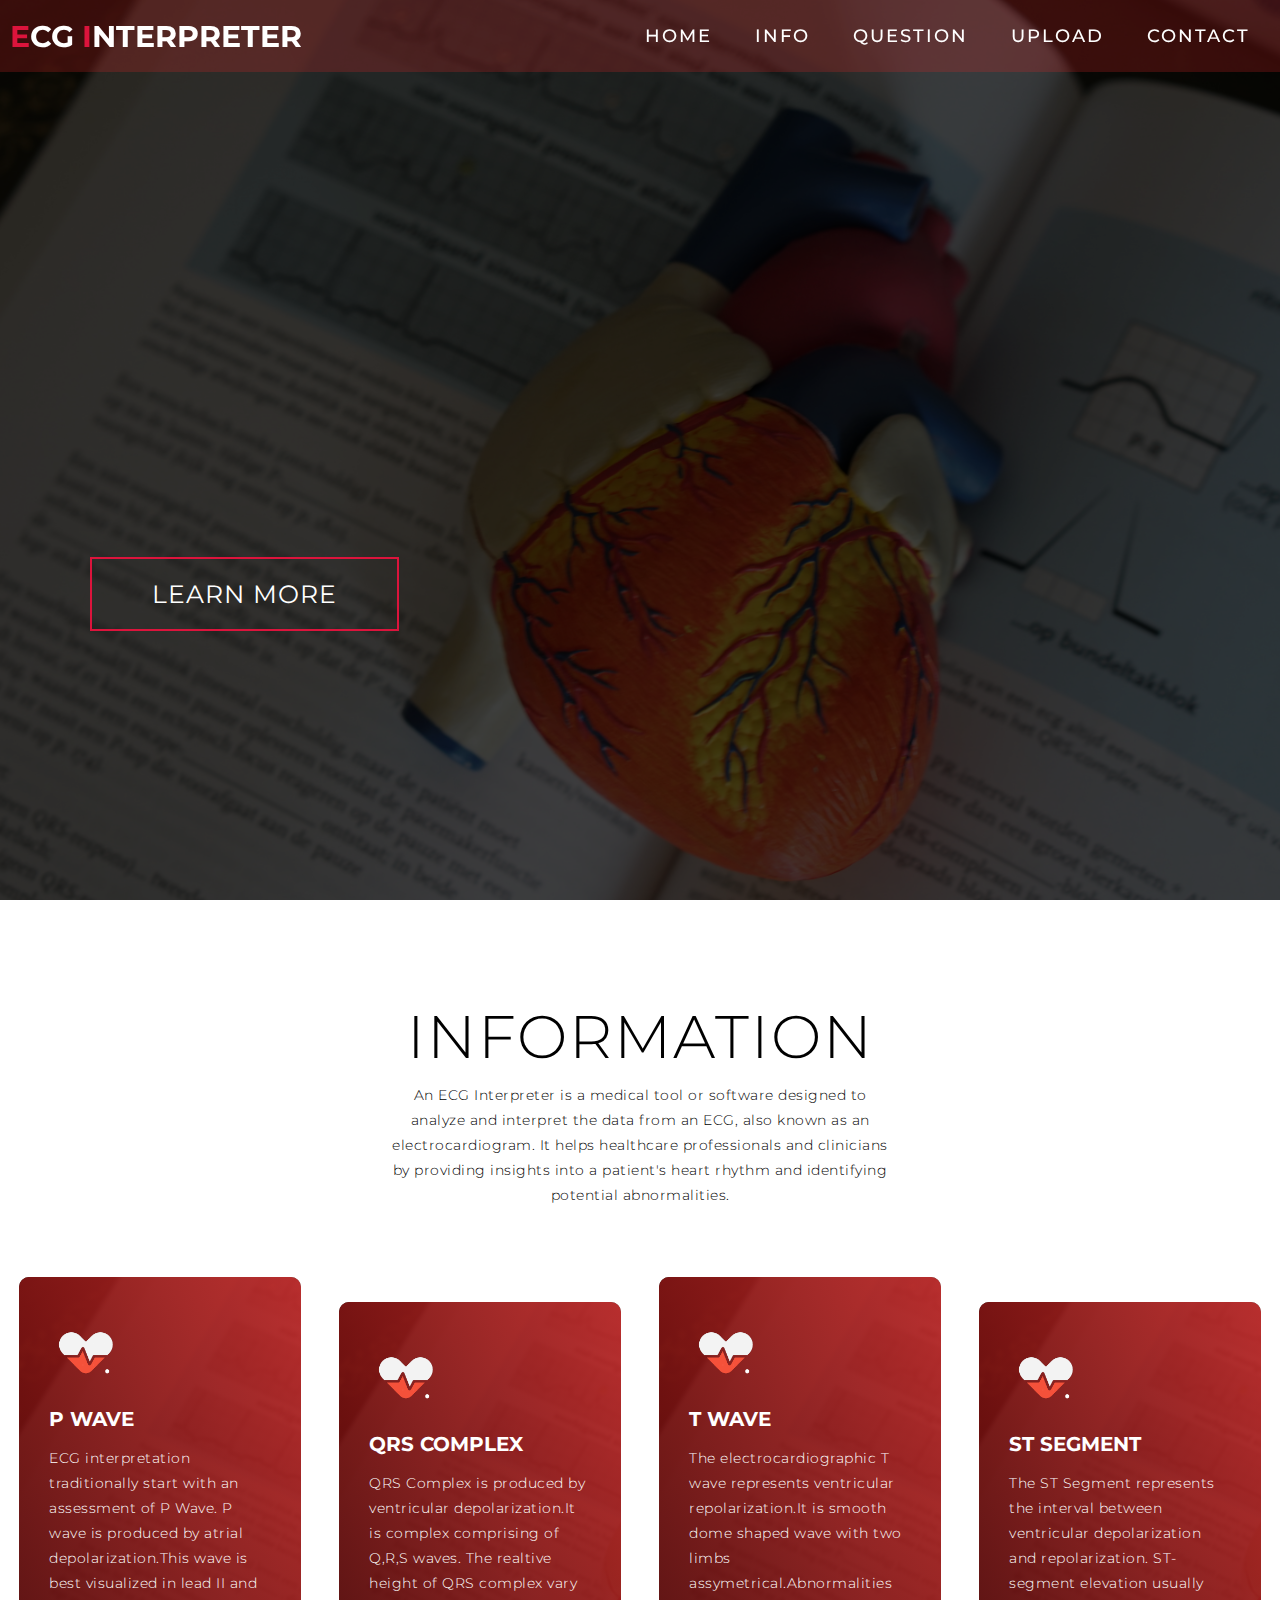
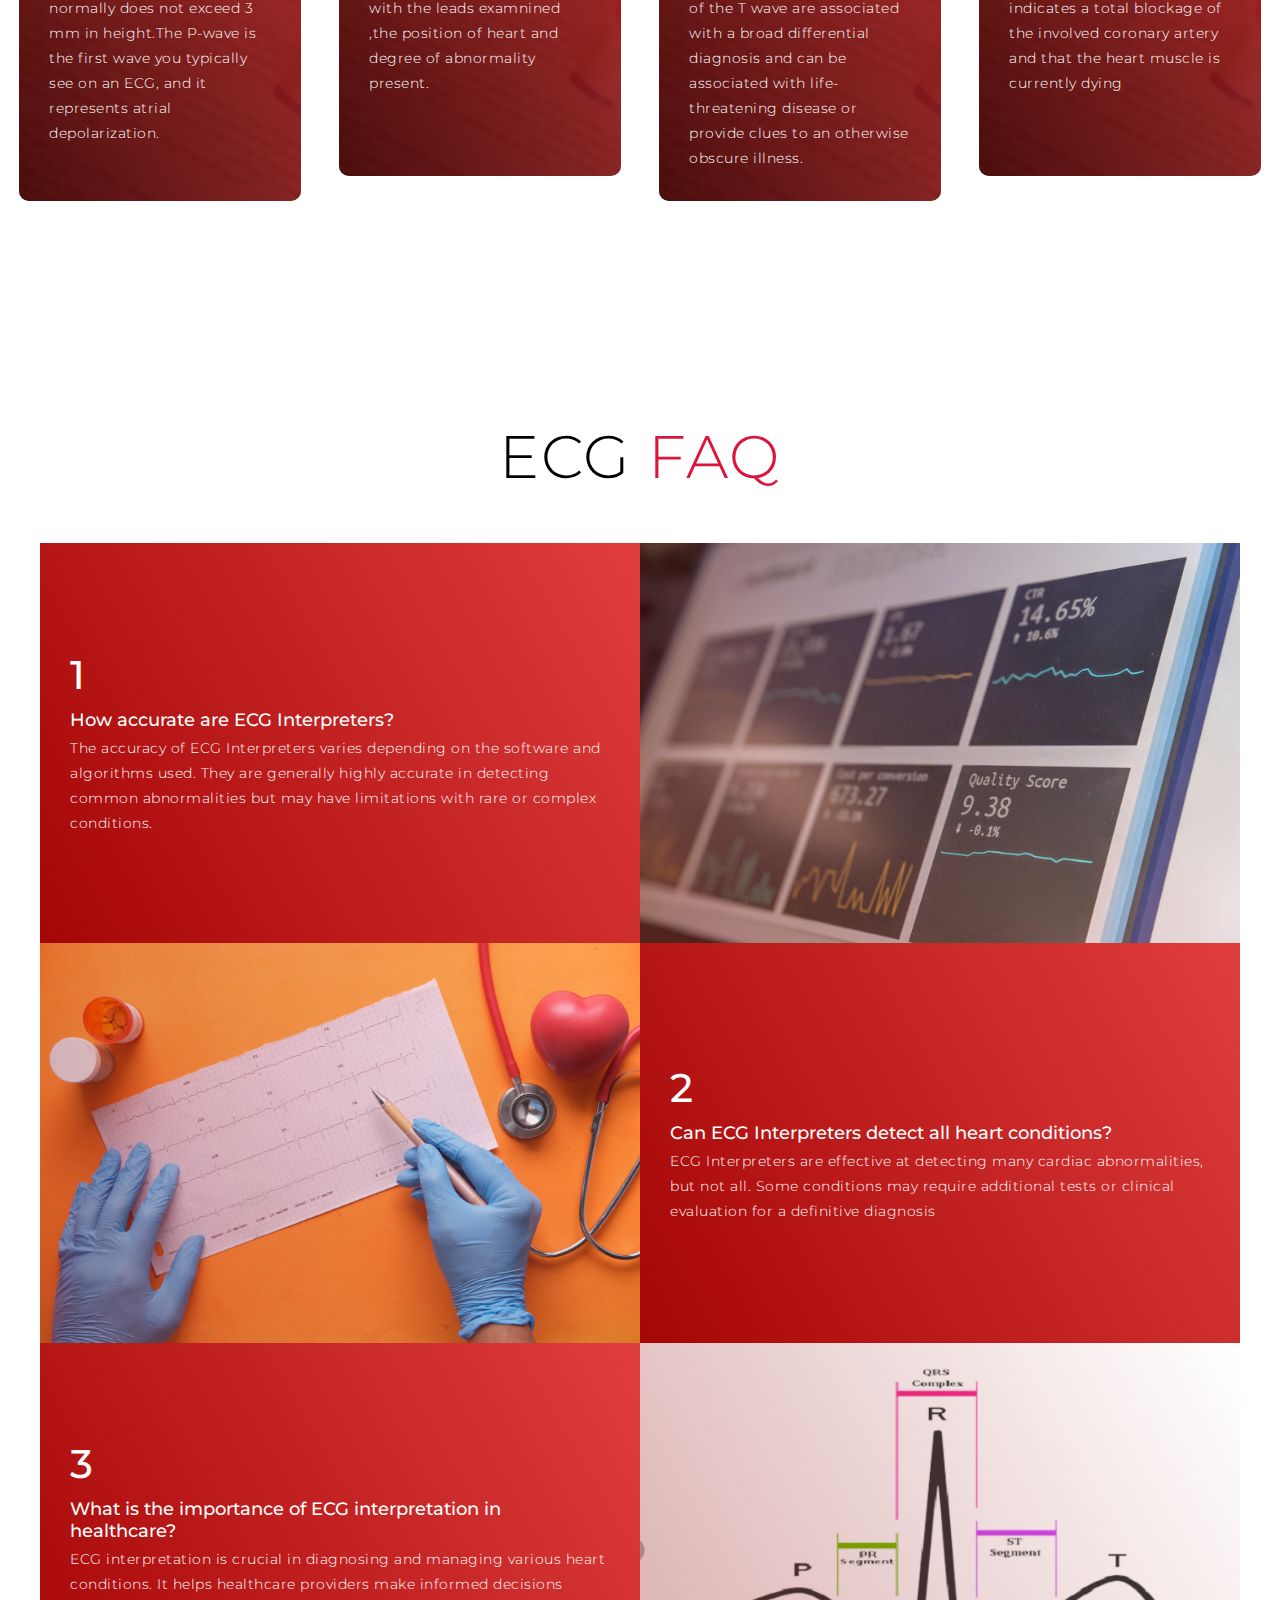
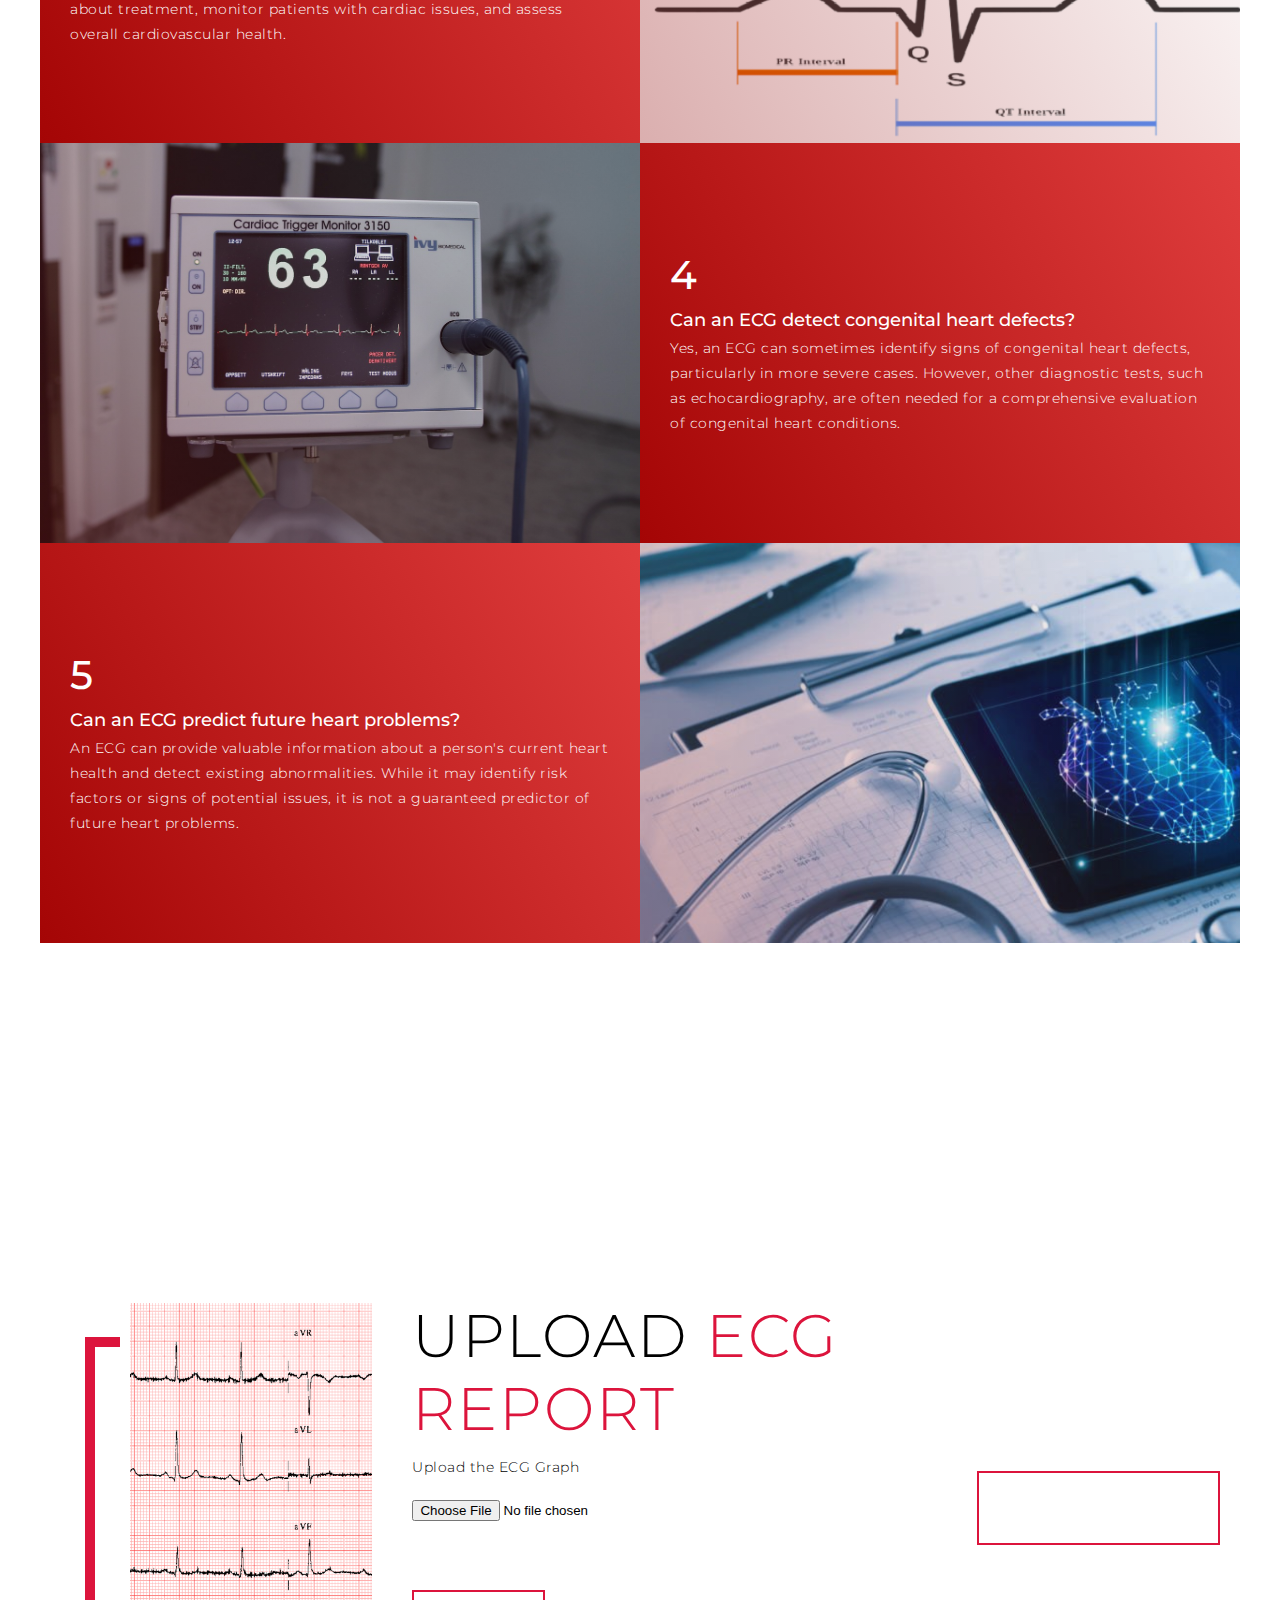
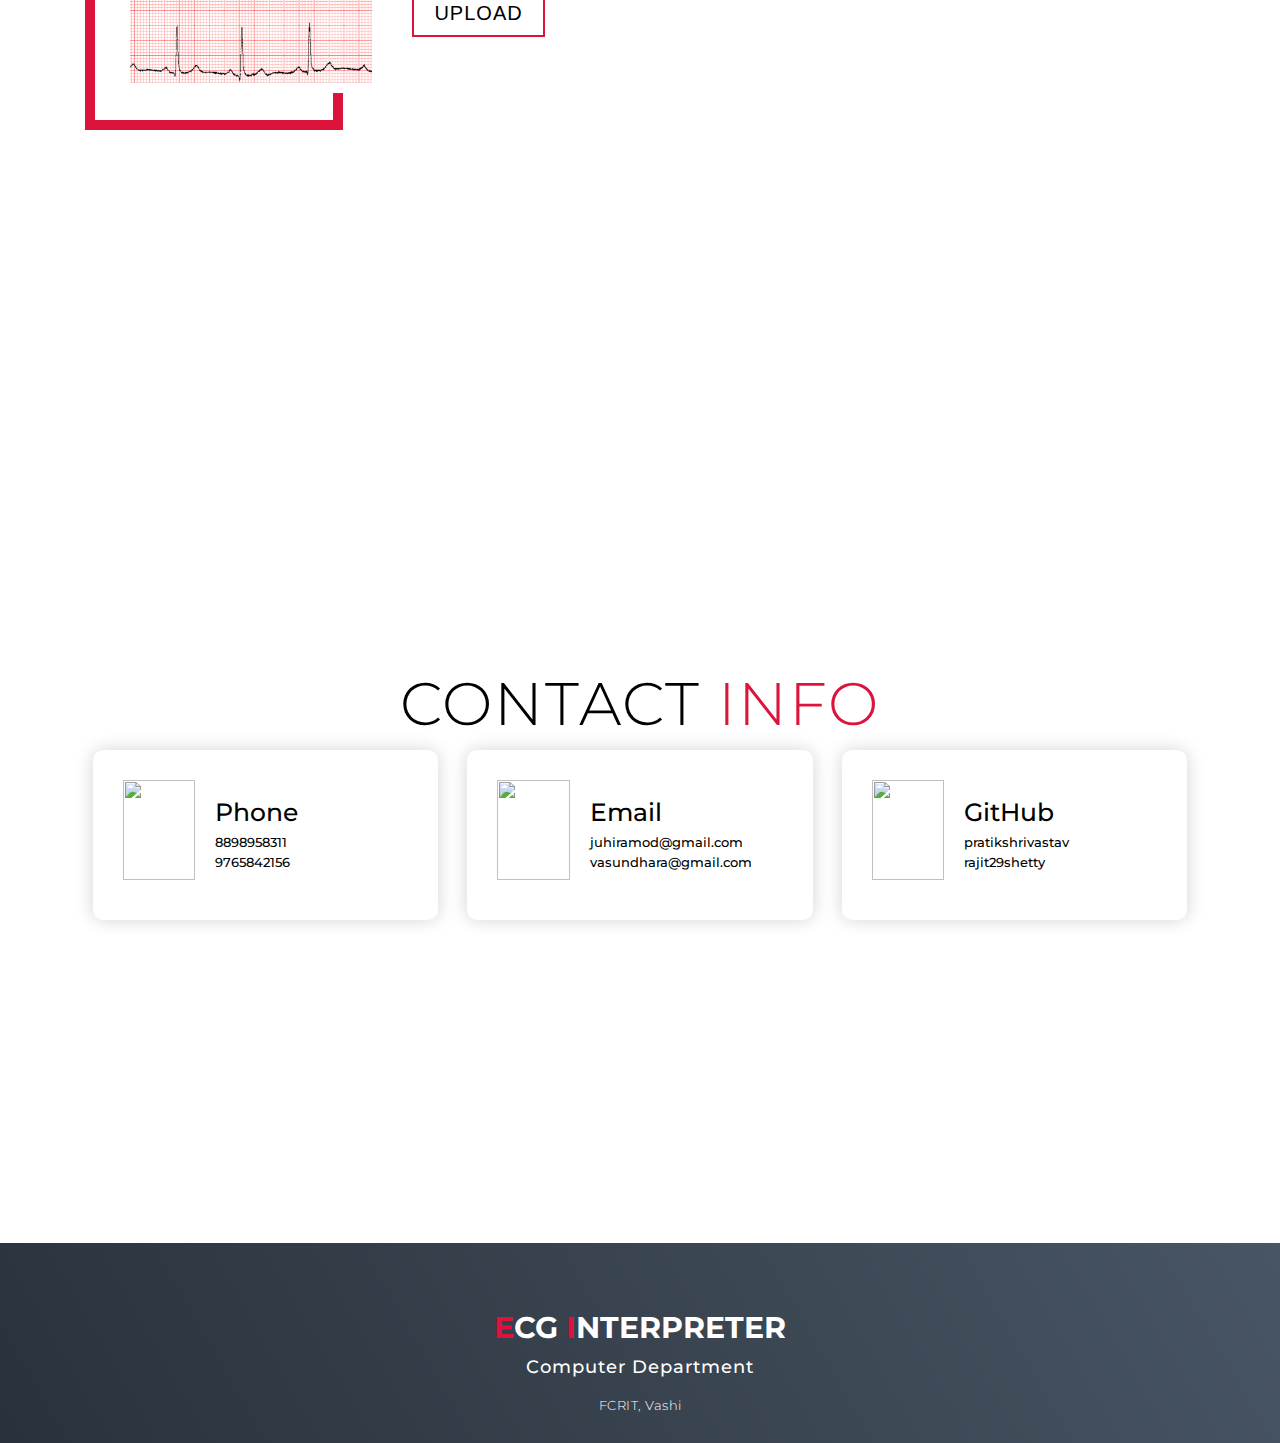
==== commit b811c9bb: "Update index.html" ====
--- a/index.html
+++ b/index.html
@@ -162,8 +162,6 @@
         </div>
       </div>
       <div class="col-right">
-        <h1 class="section-title">Upload <span>ECG Report</span></h1>
-        <div class="col-right">
         <h1 class="section-title">Upload <span>ECG Report</span></h1>
         <div class="formUpload">
           <form class="uplaod-display" method="post" action="/uploadPicture" enctype="multipart/form-data">
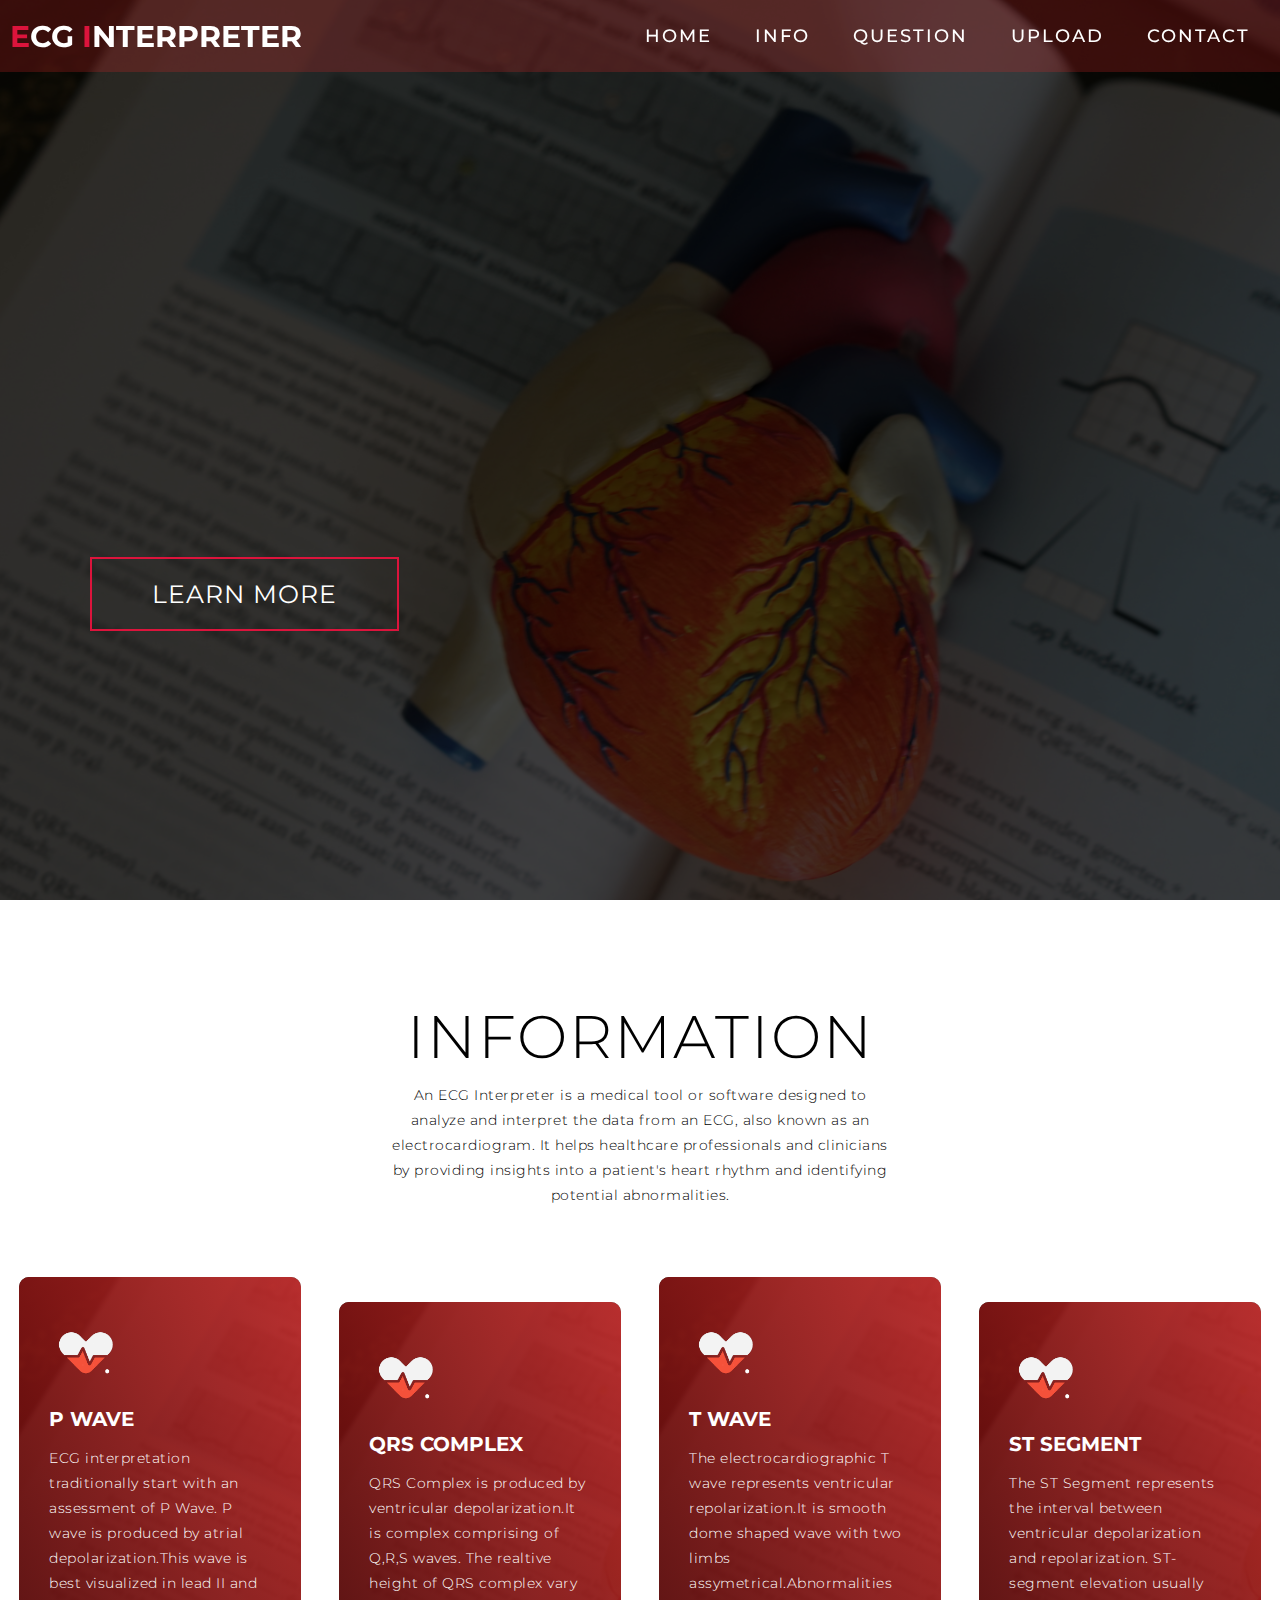
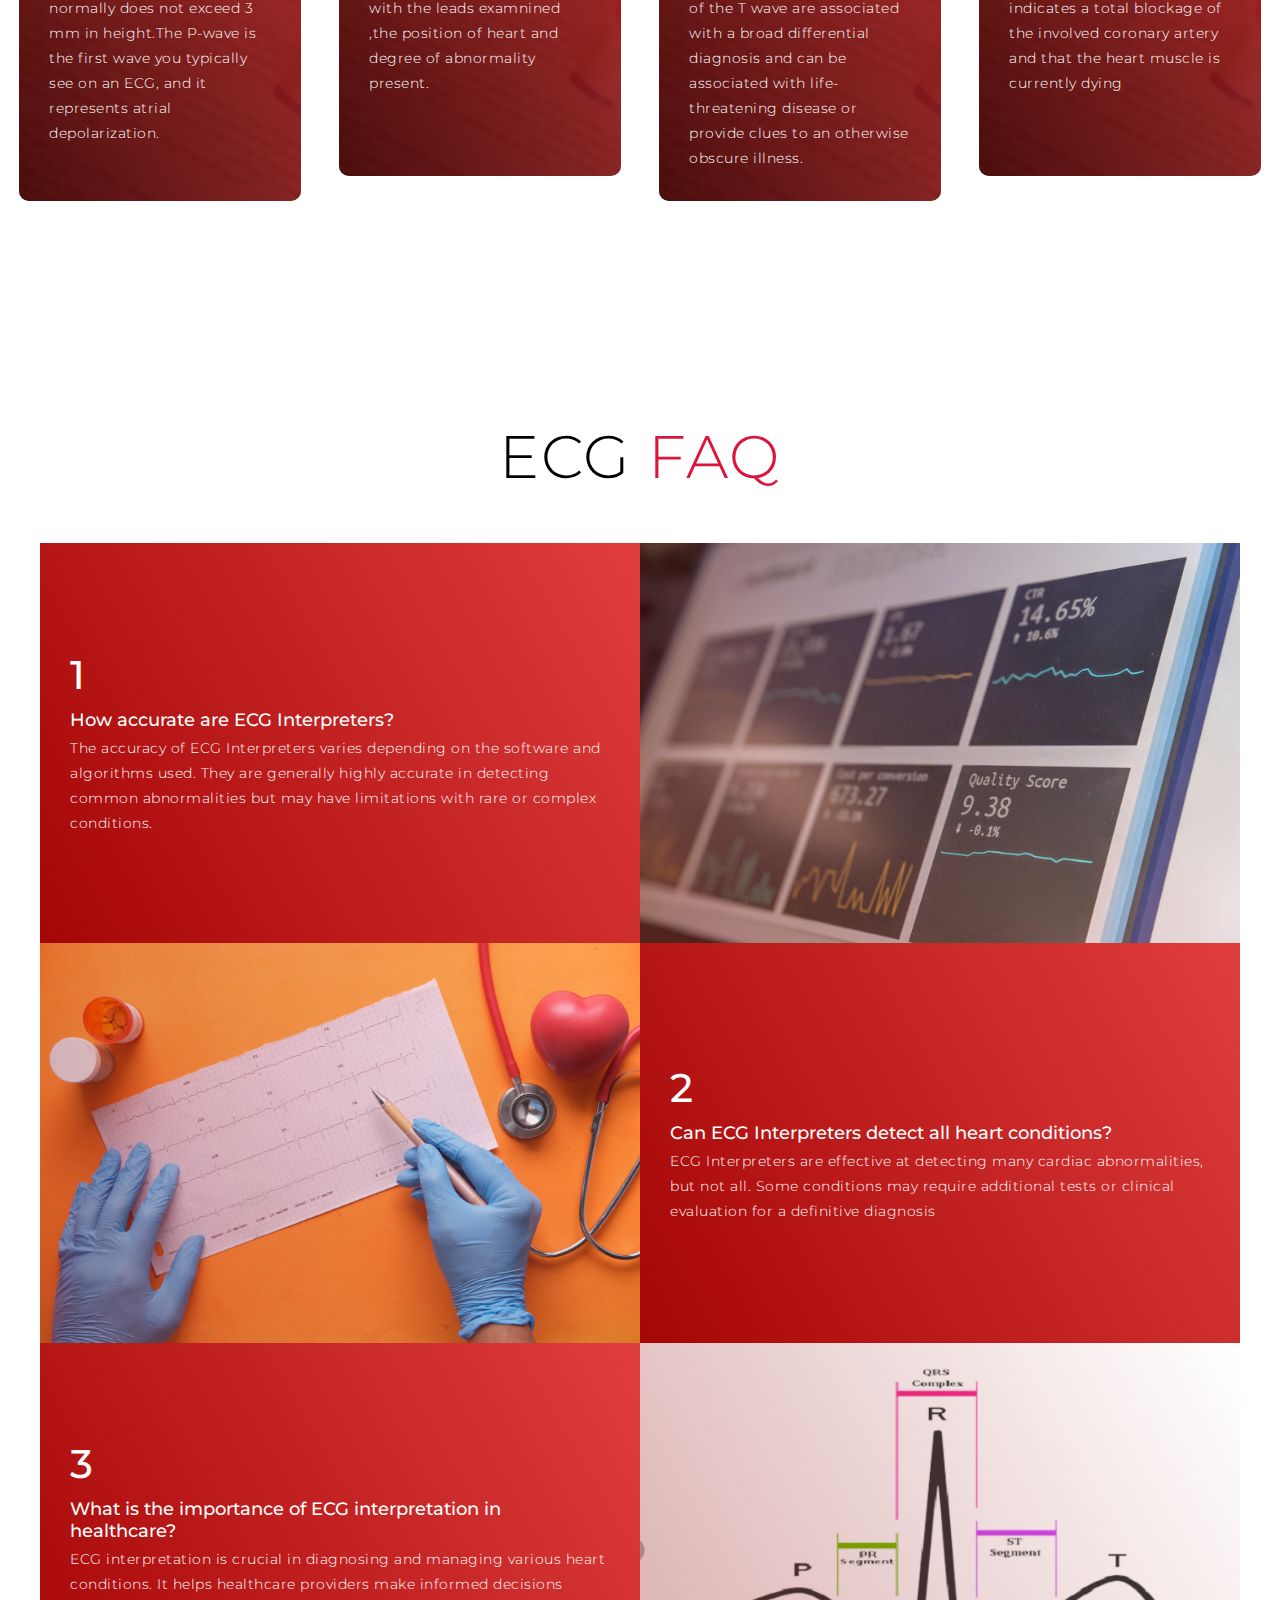
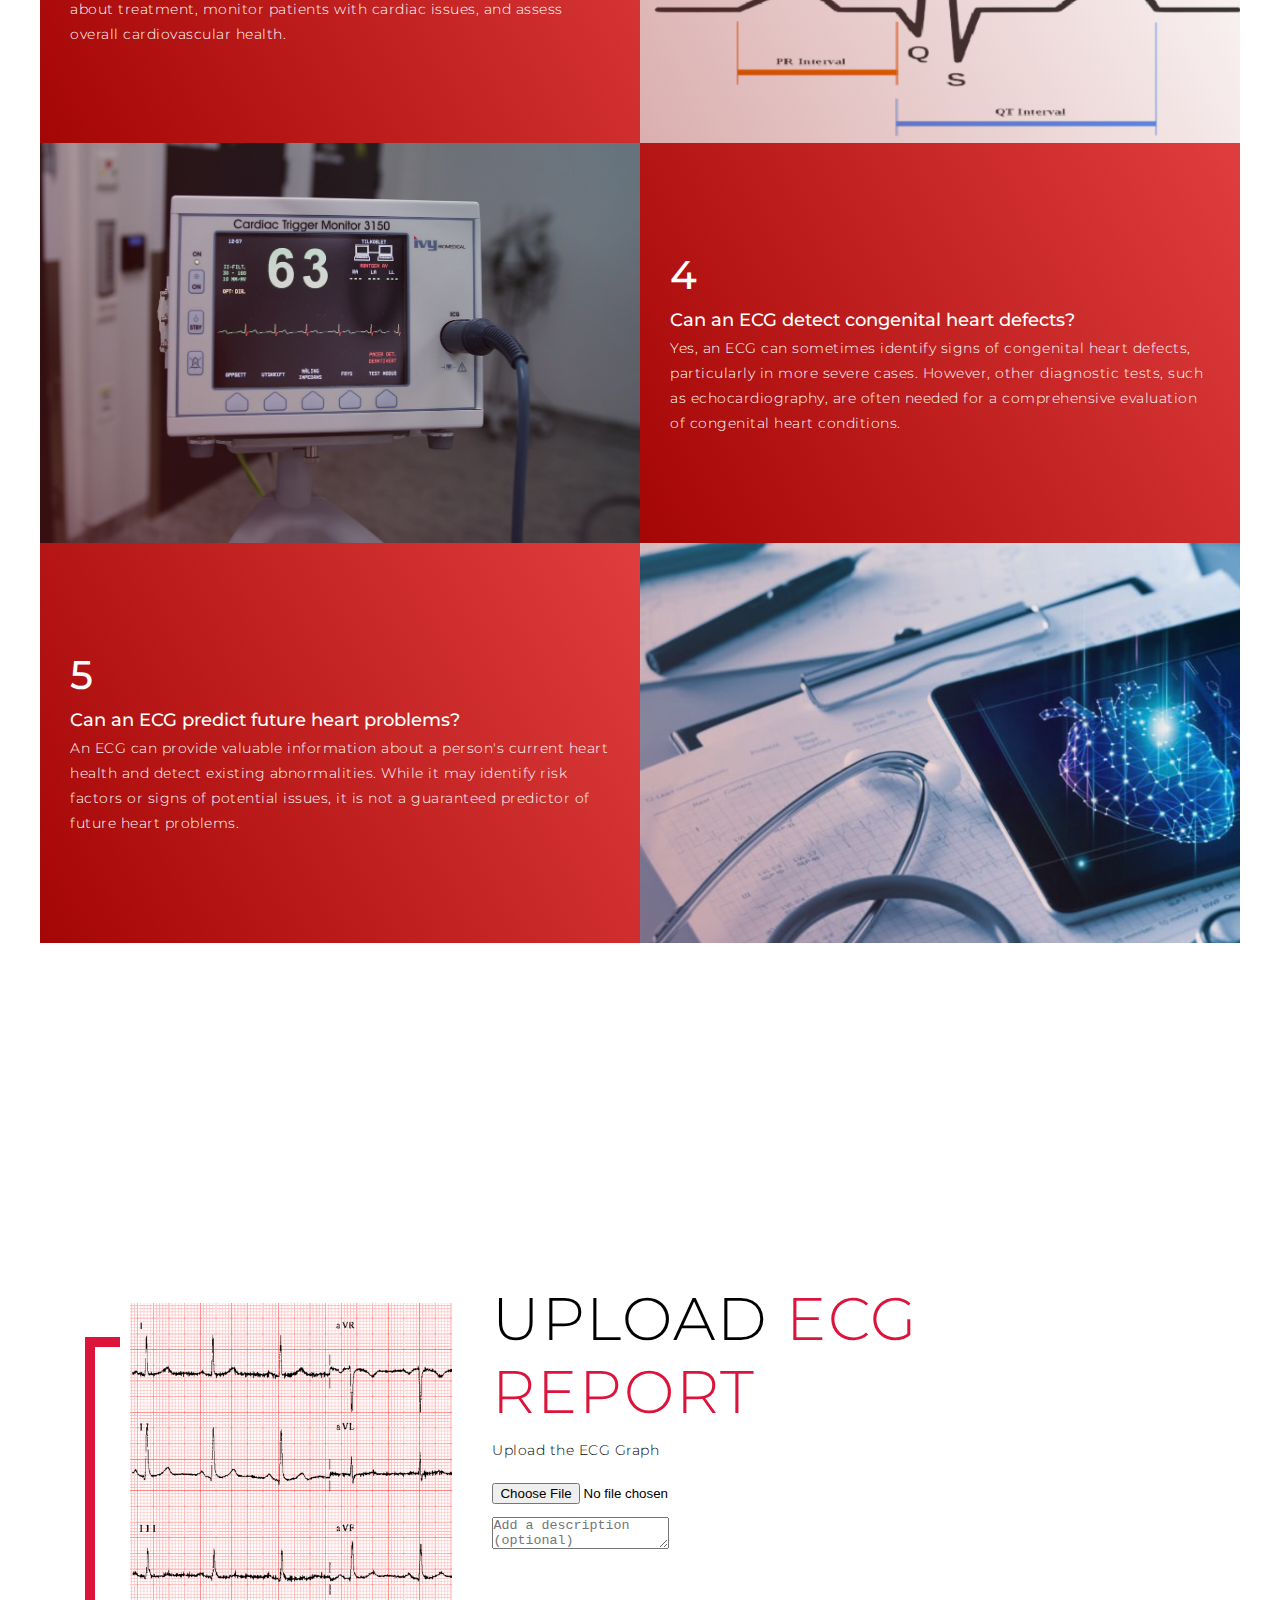
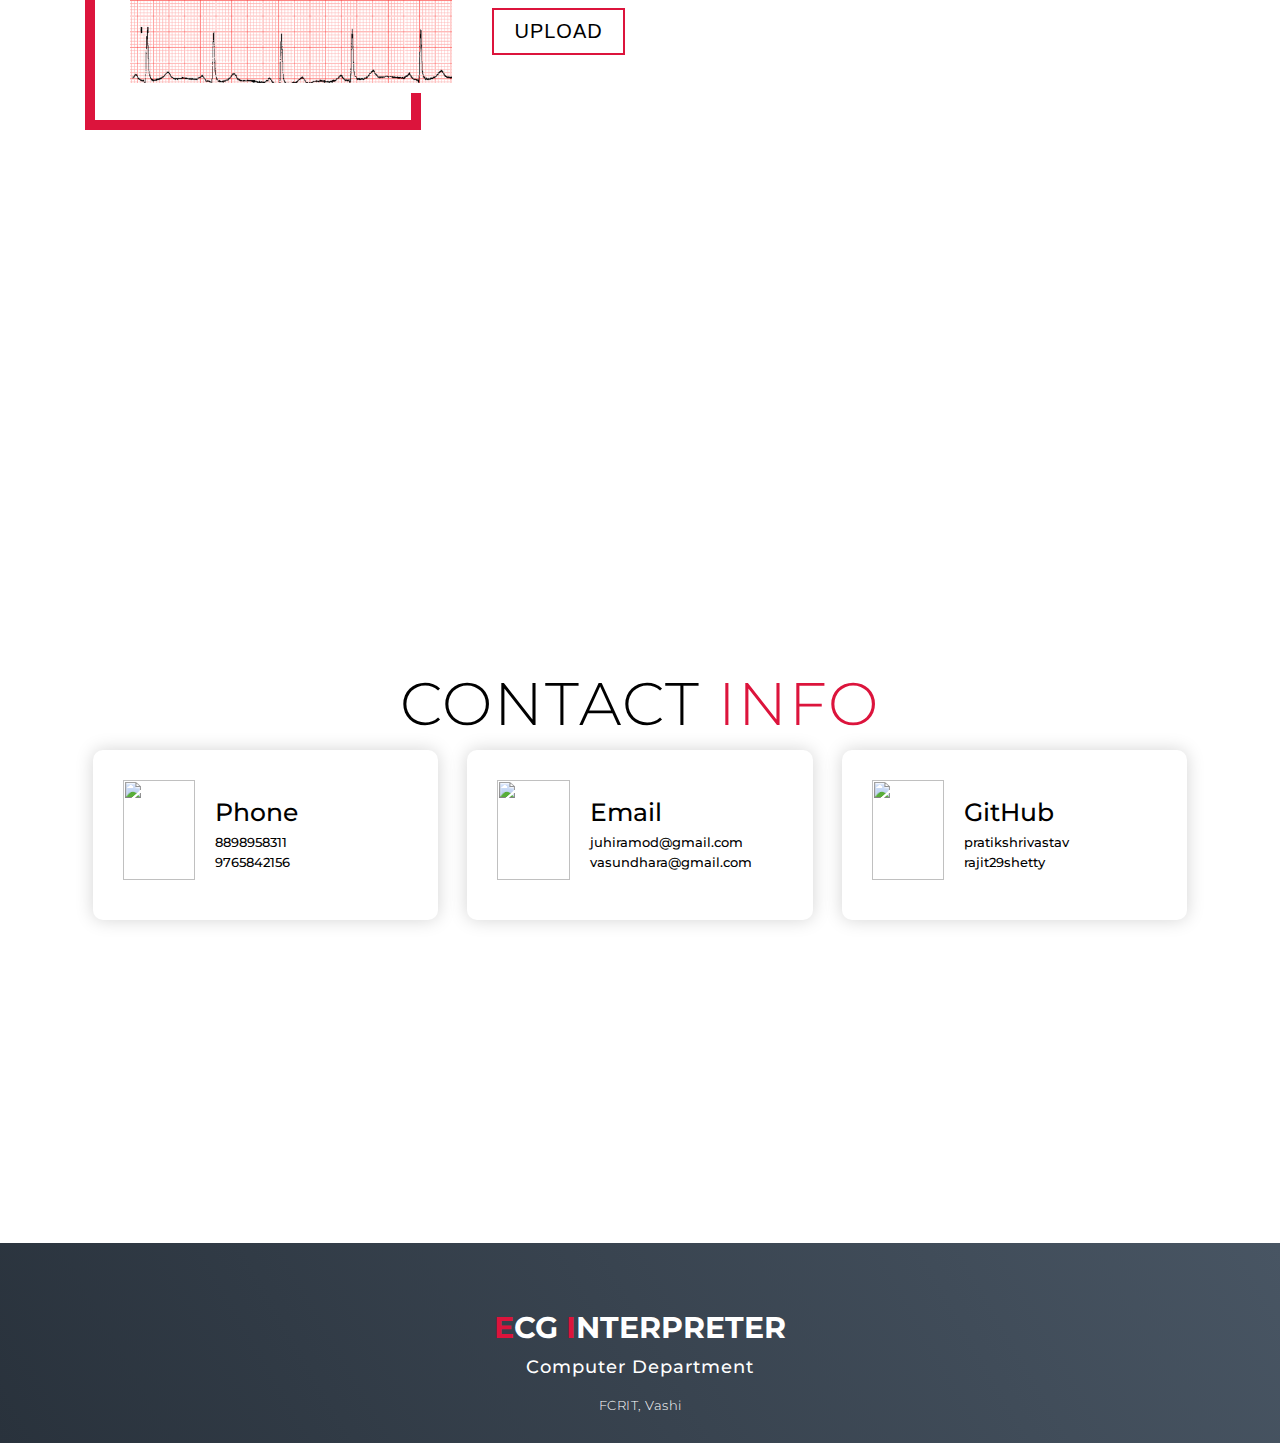
==== commit 370e5fbd: "Update index.html" ====
--- a/index.html
+++ b/index.html
@@ -153,35 +153,35 @@
   </section>
   <!-- End Projects Section -->
 
-  <!-- About Section -->
-  <section id="about">
-    <div class="about container">
-      <div class="col-left">
-        <div class="about-img">
-          <img src="static/images/report.png" alt="img">
-        </div>
-      </div>
-      <div class="col-right">
-        <h1 class="section-title">Upload <span>ECG Report</span></h1>
-        <div class="formUpload">
-          <form class="uplaod-display" method="post" action="/uploadPicture" enctype="multipart/form-data">
-             <div class="formOrient">
-                <p>Upload the ECG Graph</p>
-                <input class="link-btn glass" name="mypic1" id="file1" type="file"><br><br>
-             </div>
-             <div class="formOrient">
-                <br><br>
-                <input class="cta" type="submit" value="Upload" name="submit">
-             </div>
-          </form>
-       </div>
-      </div>
-        
-        <a href="#" class="cta">Upload</a>
-      </div>
-    </div>
-  </section>
-  <!-- End About Section -->
+ <!-- About Section -->
+<section id="about">
+  <div class="about container">
+    <div class="col-left">
+      <div class="about-img">
+        <img src="static/images/report.png" alt="img">
+      </div>
+    </div>
+    <div class="col-right">
+      <h1 class="section-title">Upload <span>ECG Report</span></h1>
+      <!-- Add the following HTML form for file upload -->
+      <div class="formUpload">
+        <form class="uplaod-display" method="post" action="/upload.php" enctype="multipart/form-data">
+          <div class="formOrient">
+            <p>Upload the ECG Graph</p>
+            <input class="link-btn glass" name="mypic1" id="file1" type="file"><br><br>
+            <textarea name="description" placeholder="Add a description (optional)"></textarea>
+          </div>
+          <div class="formOrient">
+            <br><br>
+            <input class="cta" type="submit" value="Upload" name="submit">
+          </div>
+        </form>
+      </div>
+    </div>
+  </div>
+</section>
+<!-- End About Section -->
+
 
   <!-- Contact Section -->
   <section id="contact">
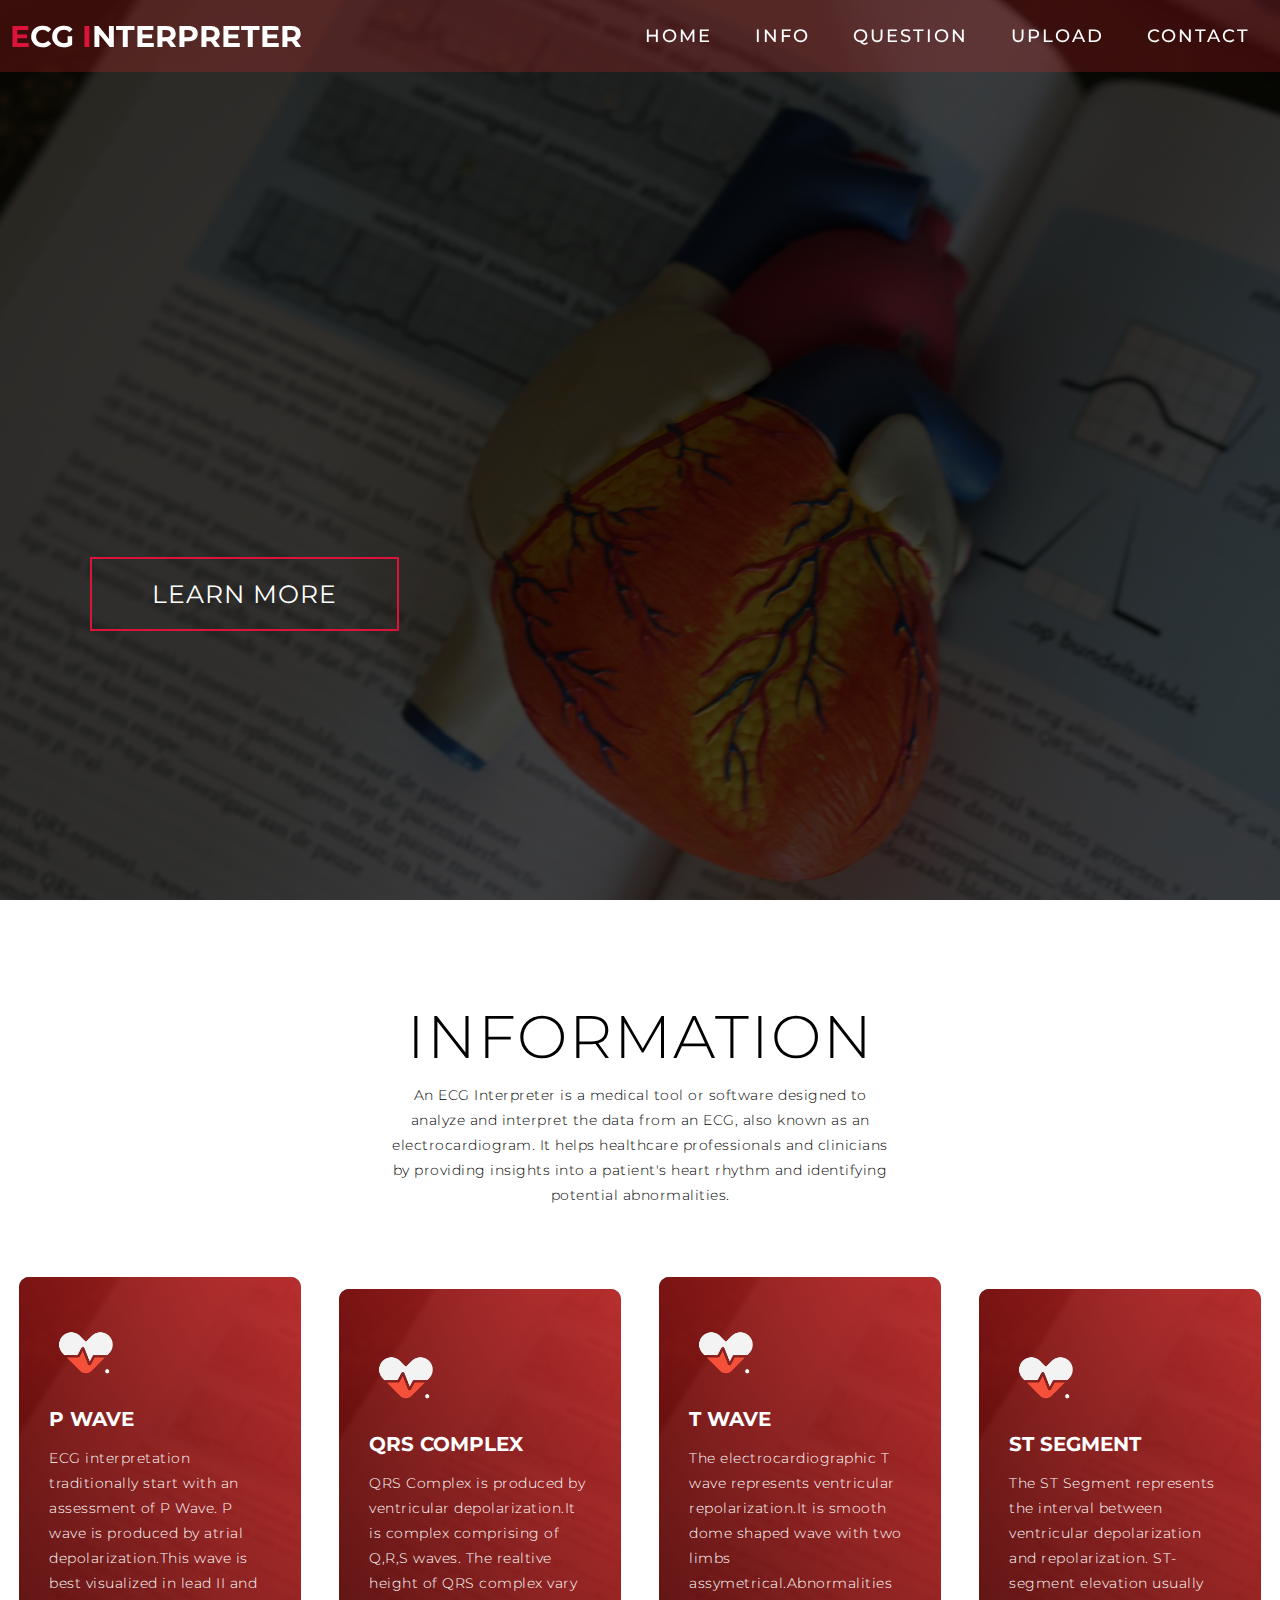
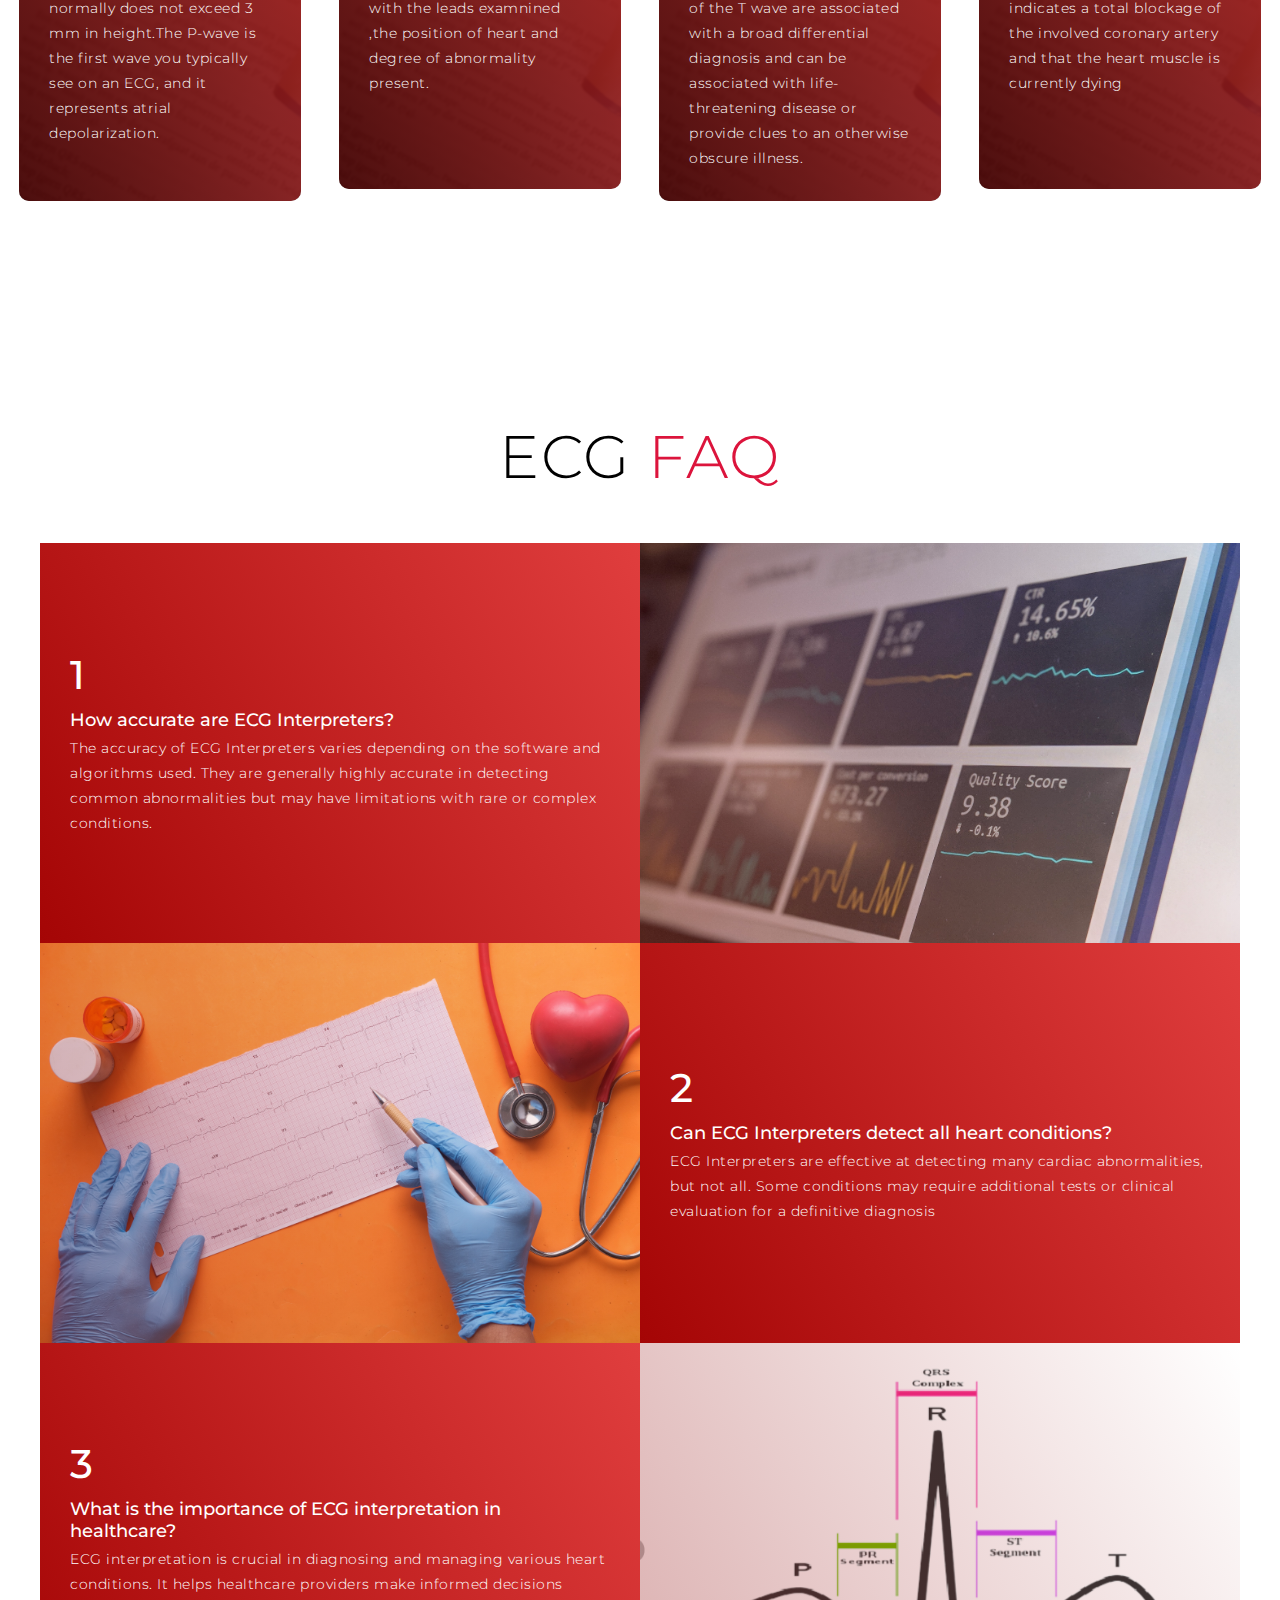
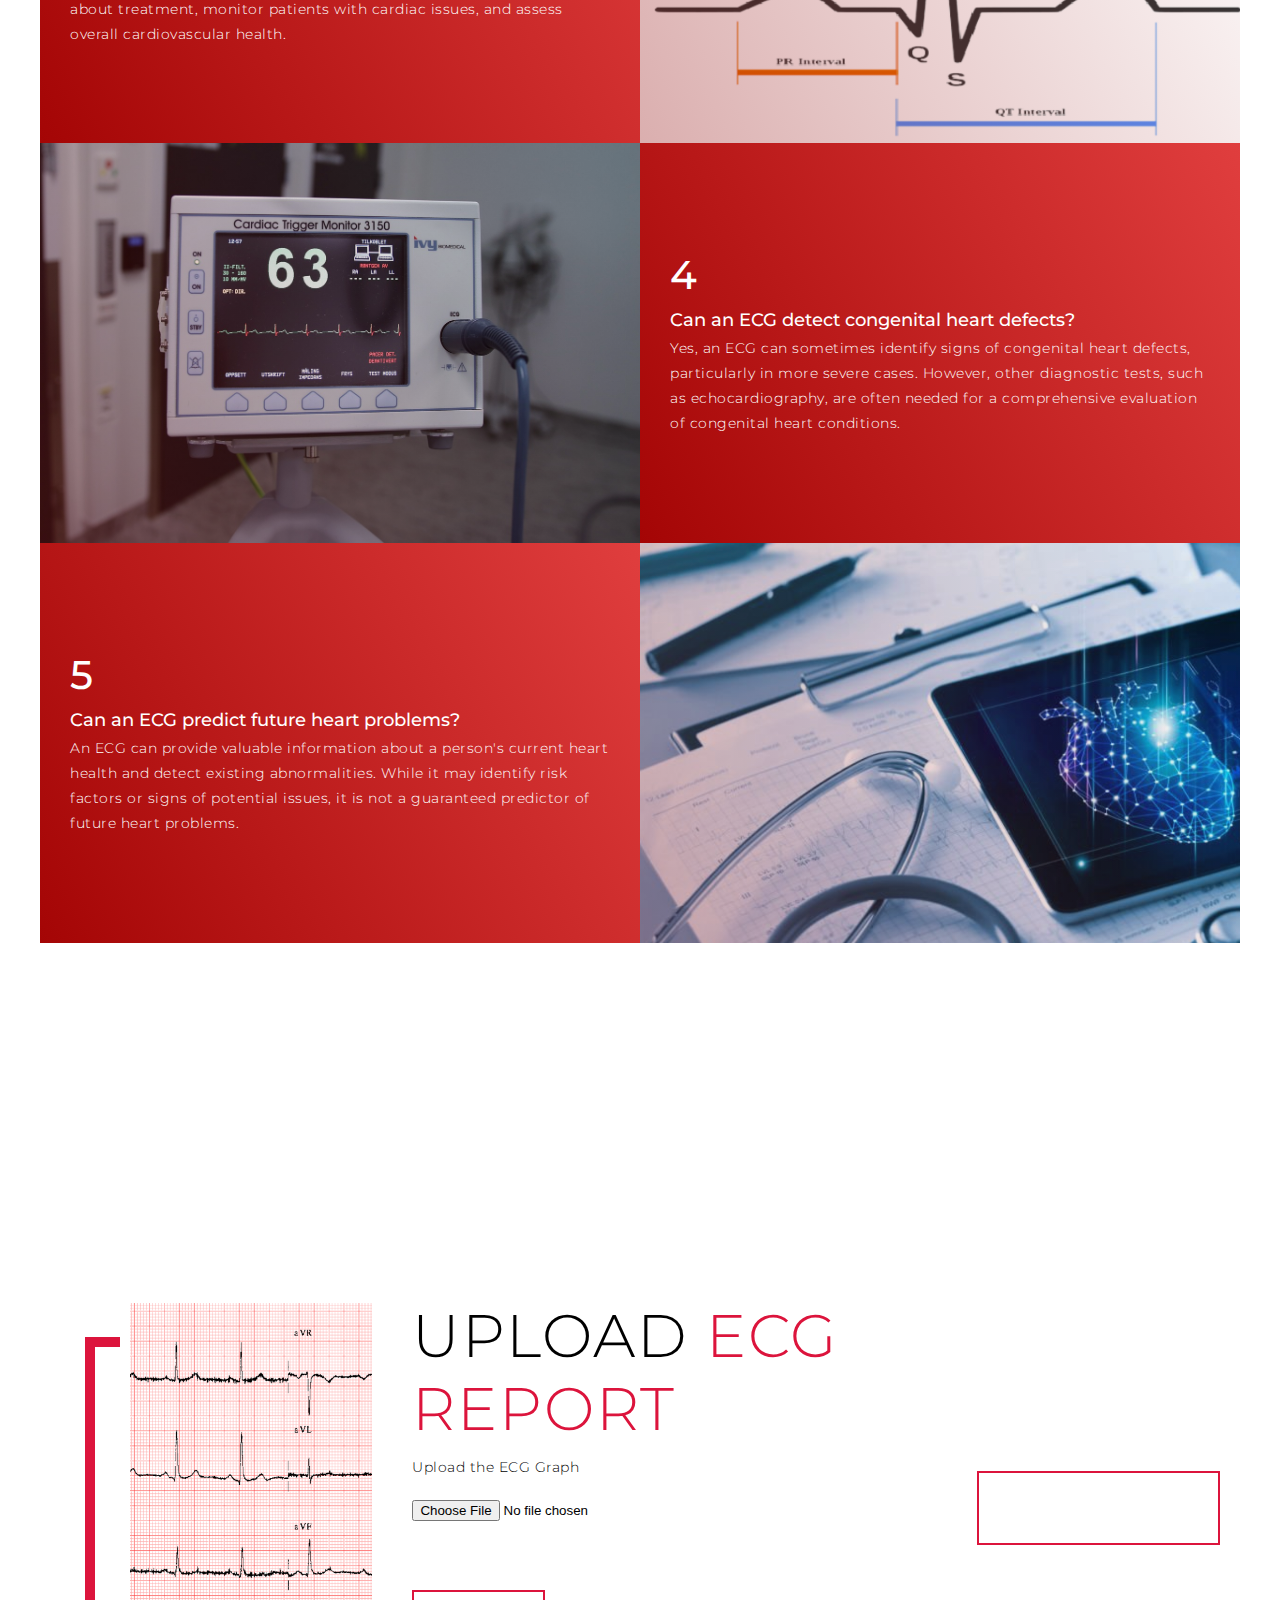
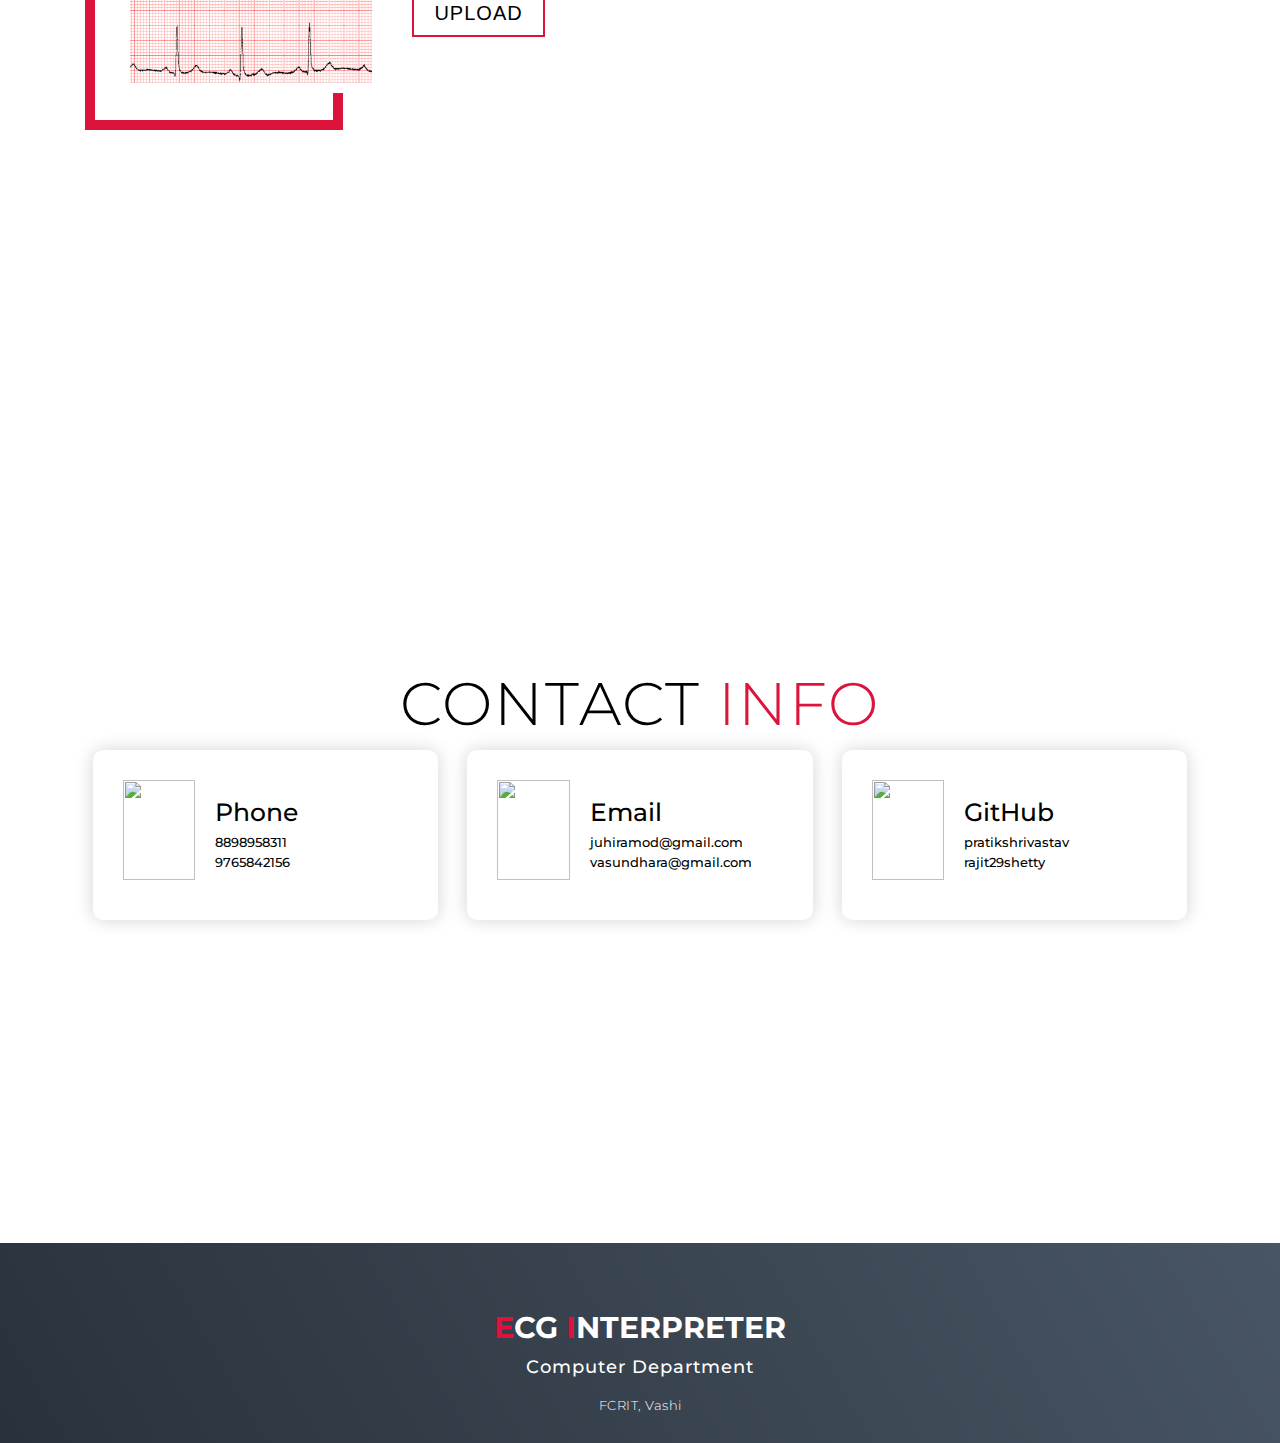
==== commit d17e3afd: "add favicon and update to min-height" ====
--- a/index.html
+++ b/index.html
@@ -5,7 +5,7 @@
   <meta charset="UTF-8">
   <meta name="viewport" content="width=device-width, initial-scale=1.0">
   <link rel="stylesheet" href="static/css/style.css">
-  
+  <link rel="icon" type="image/x-icon" href="static/images/icon.png">
   <title>ECG Interpreter</title>
 
 </head>
@@ -153,35 +153,35 @@
   </section>
   <!-- End Projects Section -->
 
- <!-- About Section -->
-<section id="about">
-  <div class="about container">
-    <div class="col-left">
-      <div class="about-img">
-        <img src="static/images/report.png" alt="img">
-      </div>
-    </div>
-    <div class="col-right">
-      <h1 class="section-title">Upload <span>ECG Report</span></h1>
-      <!-- Add the following HTML form for file upload -->
-      <div class="formUpload">
-        <form class="uplaod-display" method="post" action="/upload.php" enctype="multipart/form-data">
-          <div class="formOrient">
-            <p>Upload the ECG Graph</p>
-            <input class="link-btn glass" name="mypic1" id="file1" type="file"><br><br>
-            <textarea name="description" placeholder="Add a description (optional)"></textarea>
-          </div>
-          <div class="formOrient">
-            <br><br>
-            <input class="cta" type="submit" value="Upload" name="submit">
-          </div>
-        </form>
-      </div>
-    </div>
-  </div>
-</section>
-<!-- End About Section -->
-
+  <!-- About Section -->
+  <section id="about">
+    <div class="about container">
+      <div class="col-left">
+        <div class="about-img">
+          <img src="static/images/report.png" alt="img">
+        </div>
+      </div>
+      <div class="col-right">
+        <h1 class="section-title">Upload <span>ECG Report</span></h1>
+        <div class="formUpload">
+          <form class="uplaod-display" method="post" action="/uploadPicture" enctype="multipart/form-data">
+             <div class="formOrient">
+                <p>Upload the ECG Graph</p>
+                <input class="link-btn glass" name="mypic1" id="file1" type="file"><br><br>
+             </div>
+             <div class="formOrient">
+                <br><br>
+                <input class="cta" type="submit" value="Upload" name="submit">
+             </div>
+          </form>
+       </div>
+      </div>
+        
+        <a href="#" class="cta">Upload</a>
+      </div>
+    </div>
+  </section>
+  <!-- End About Section -->
 
   <!-- Contact Section -->
   <section id="contact">
--- a/static/css/style.css
+++ b/static/css/style.css
@@ -297,6 +297,7 @@
 	position: relative;
 	z-index: 1;
 	overflow: hidden;
+	min-height: 50rem;
 }
 #services .service-item::after {
 	content: '';
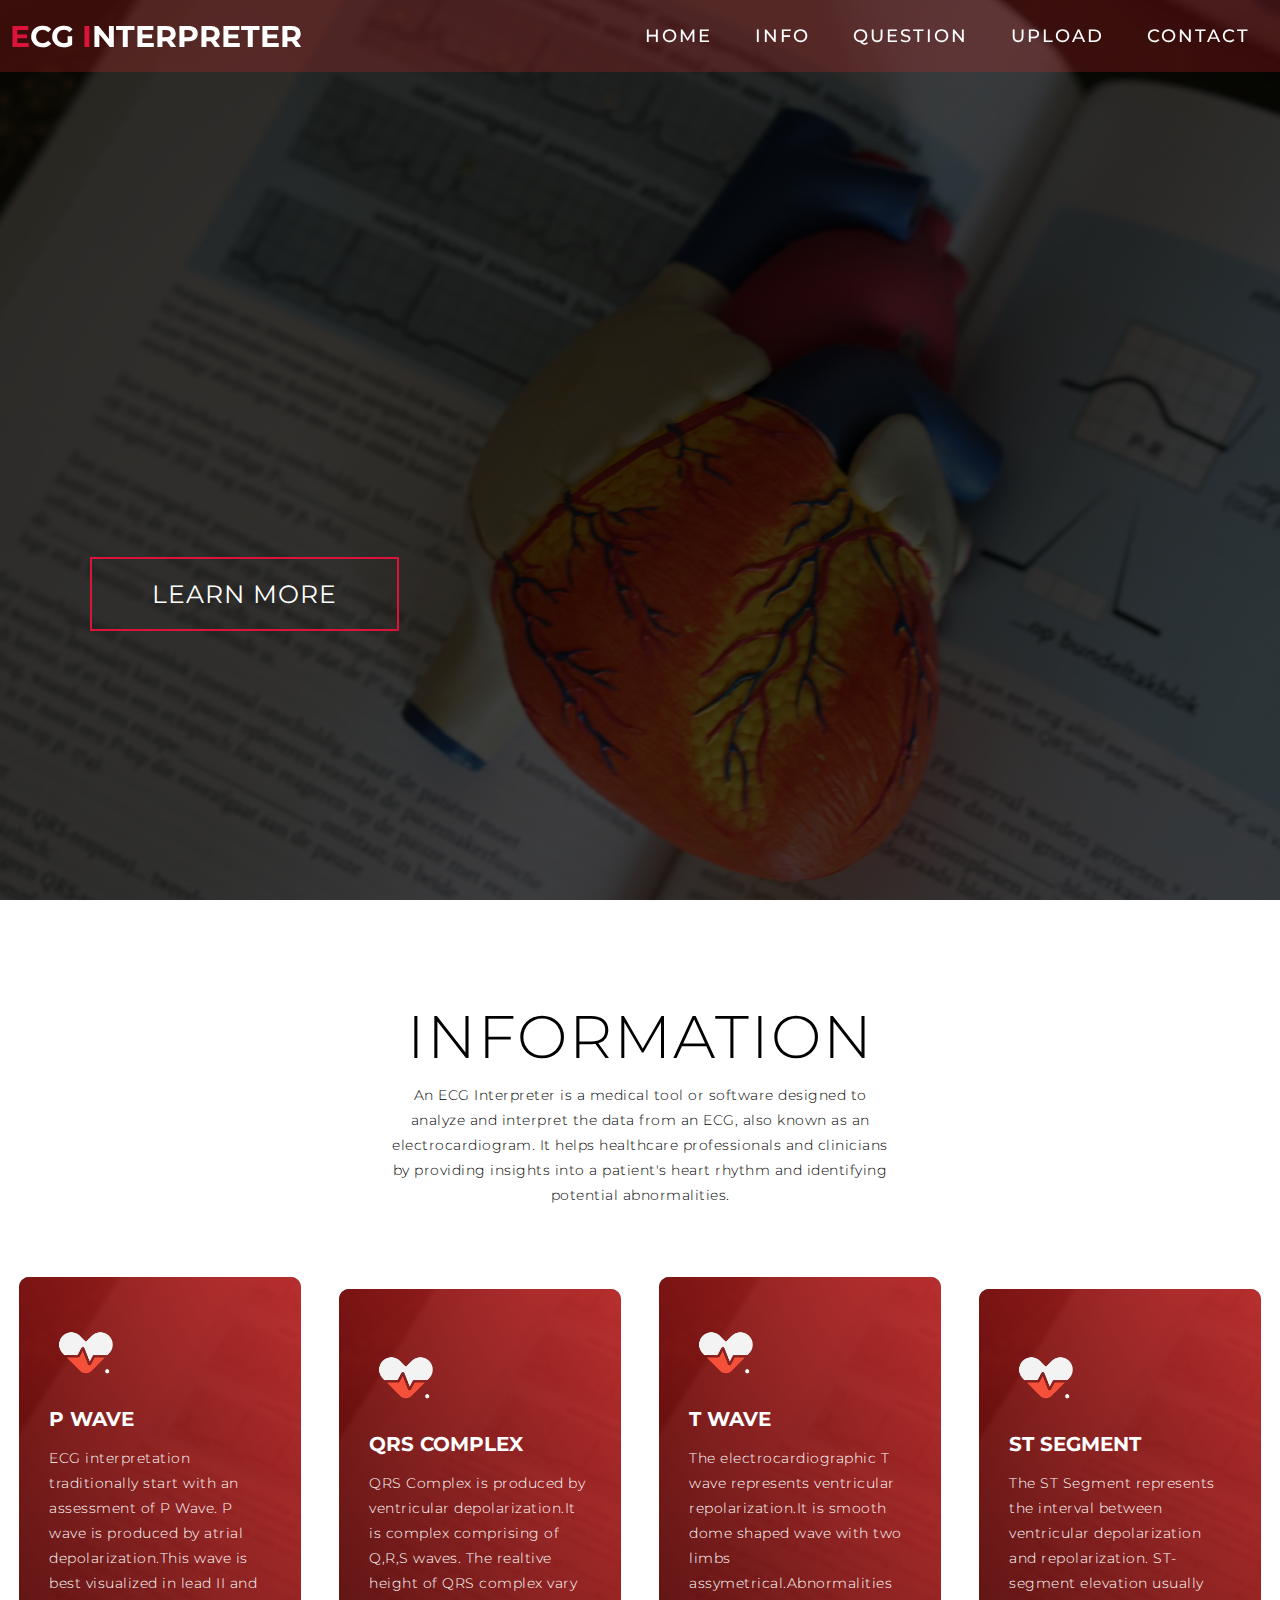
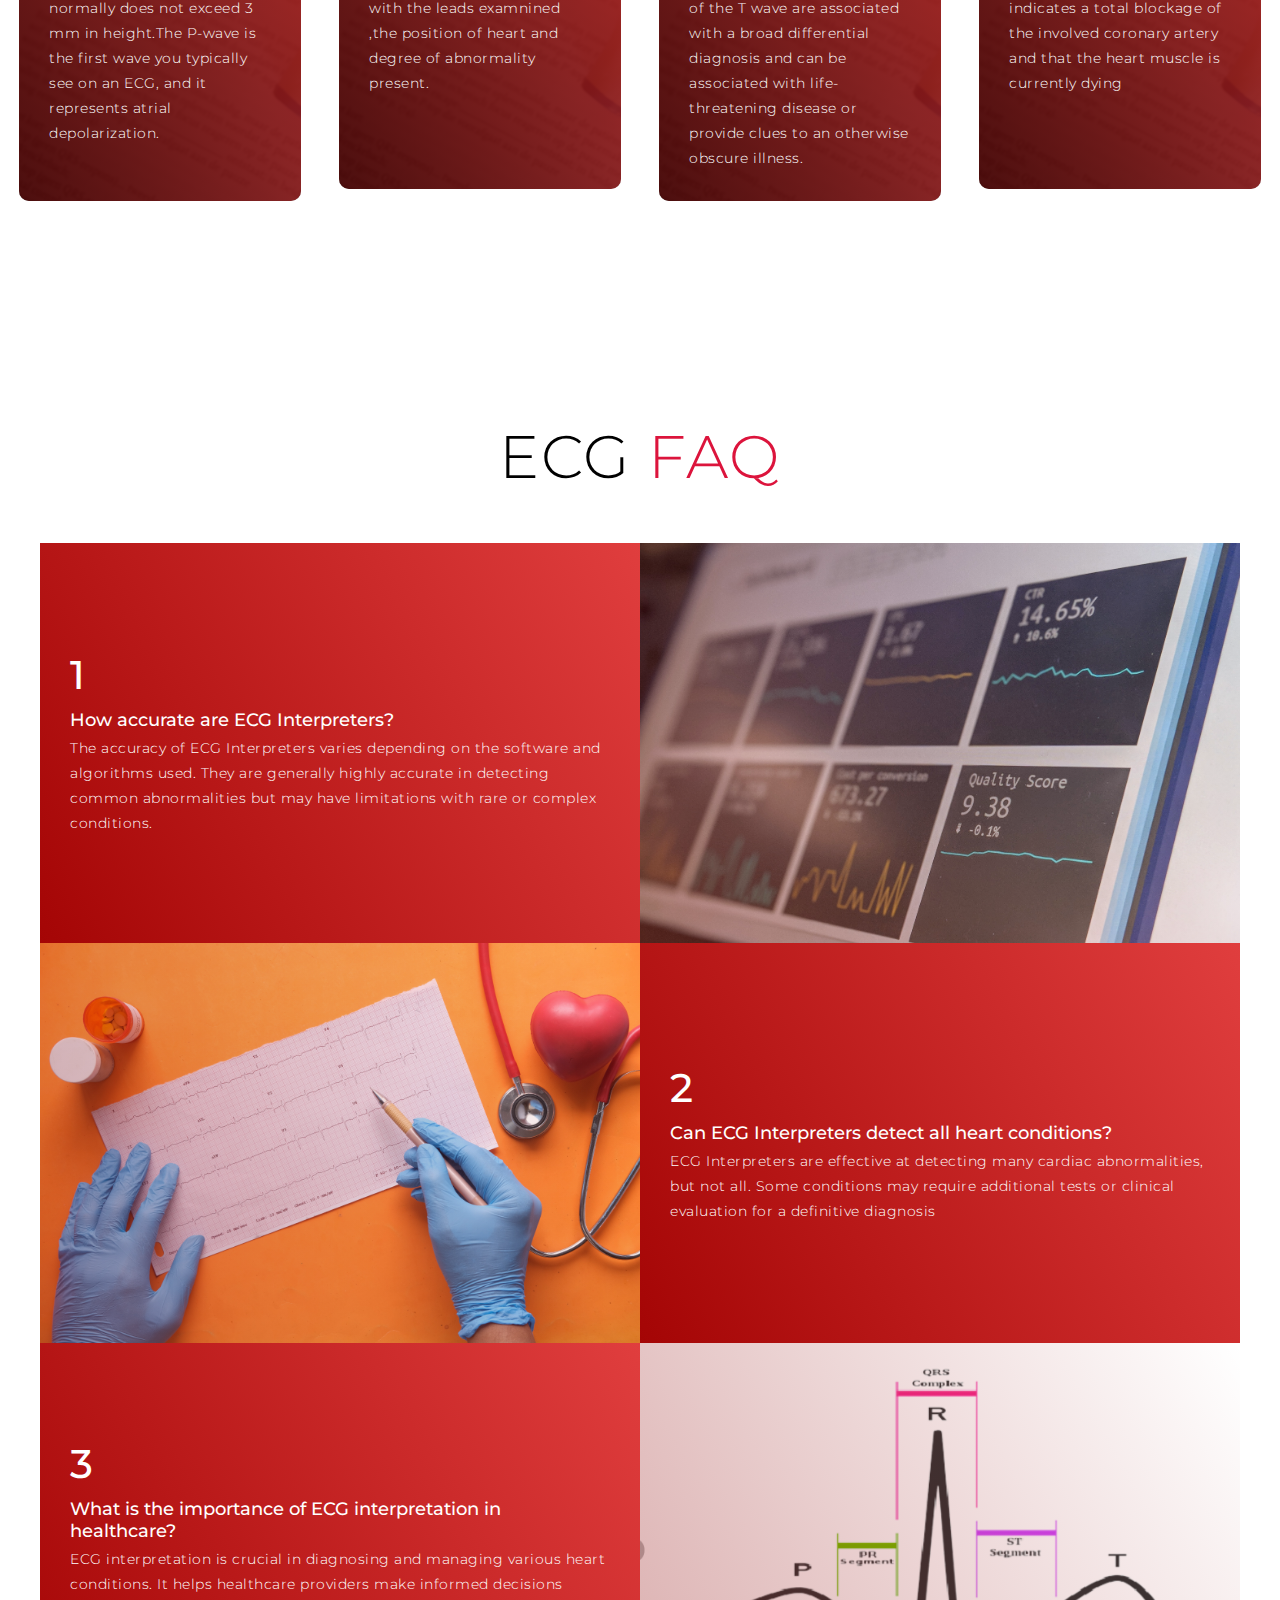
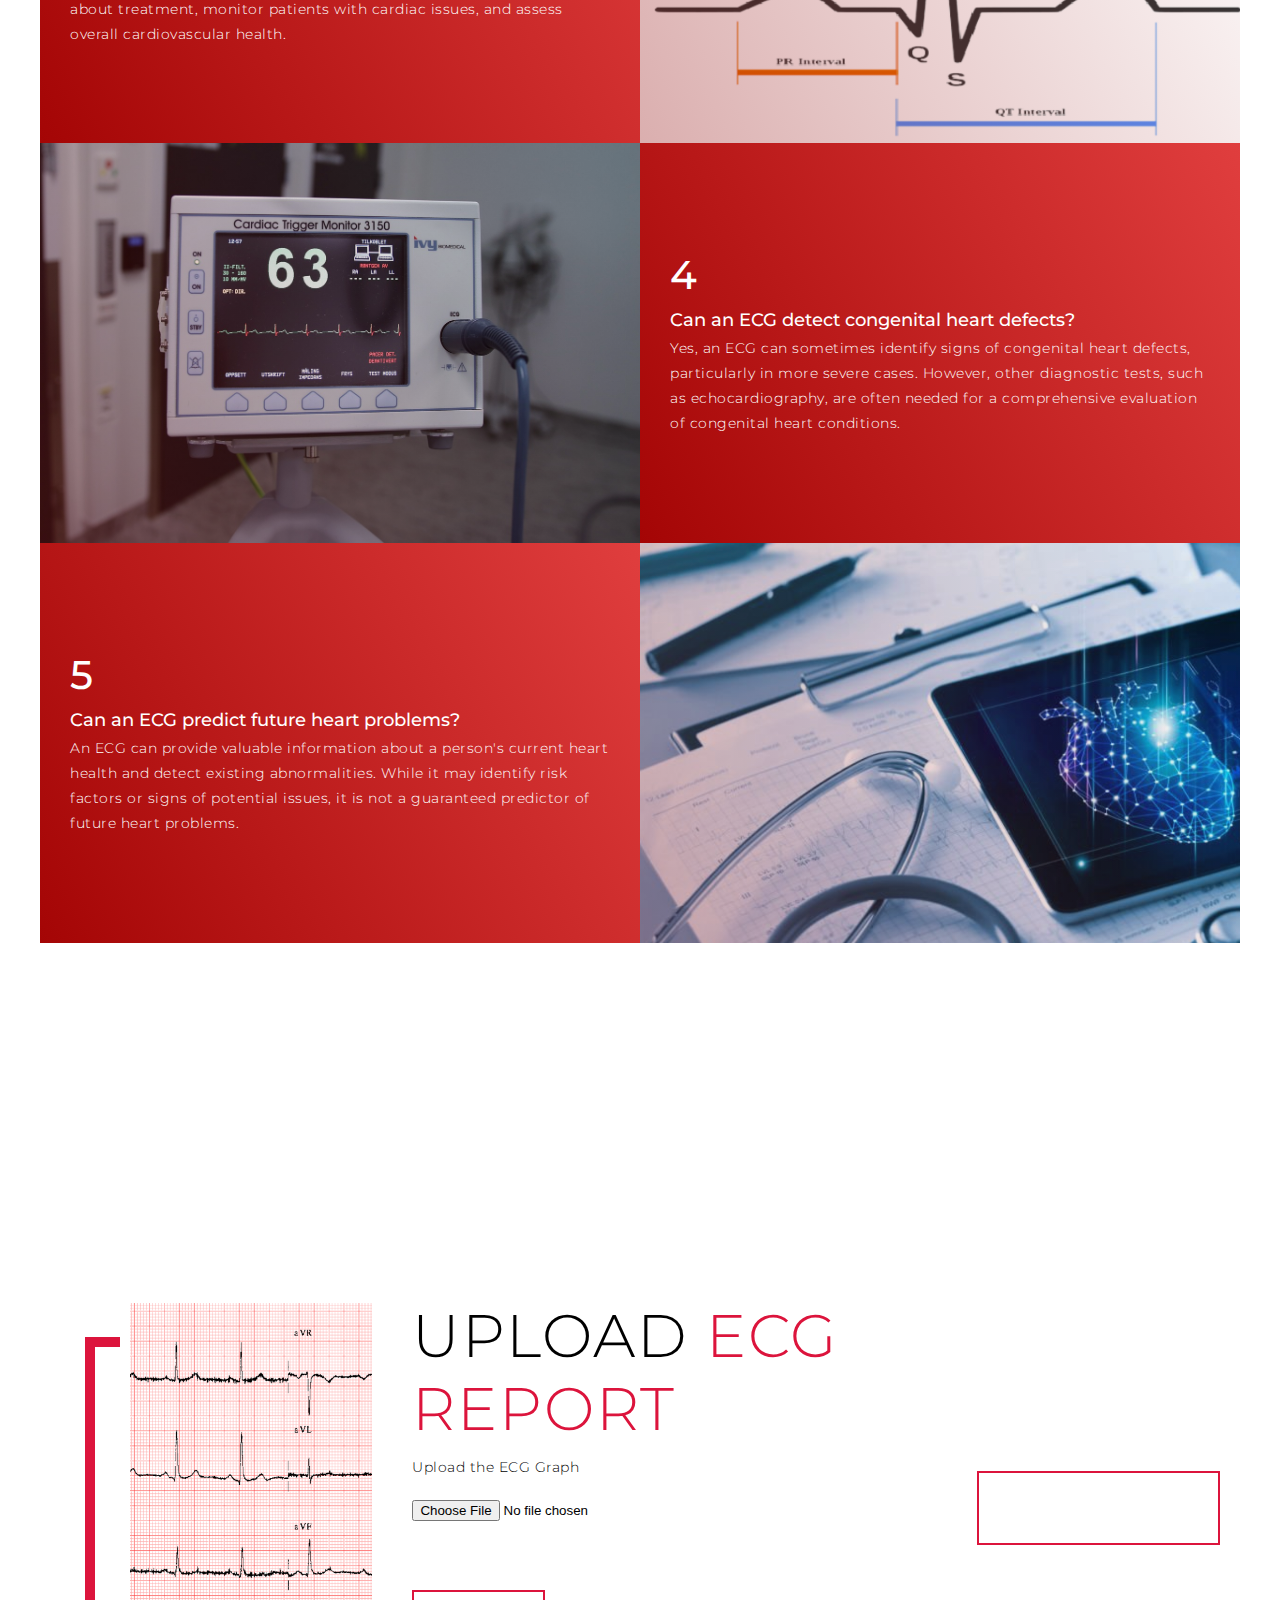
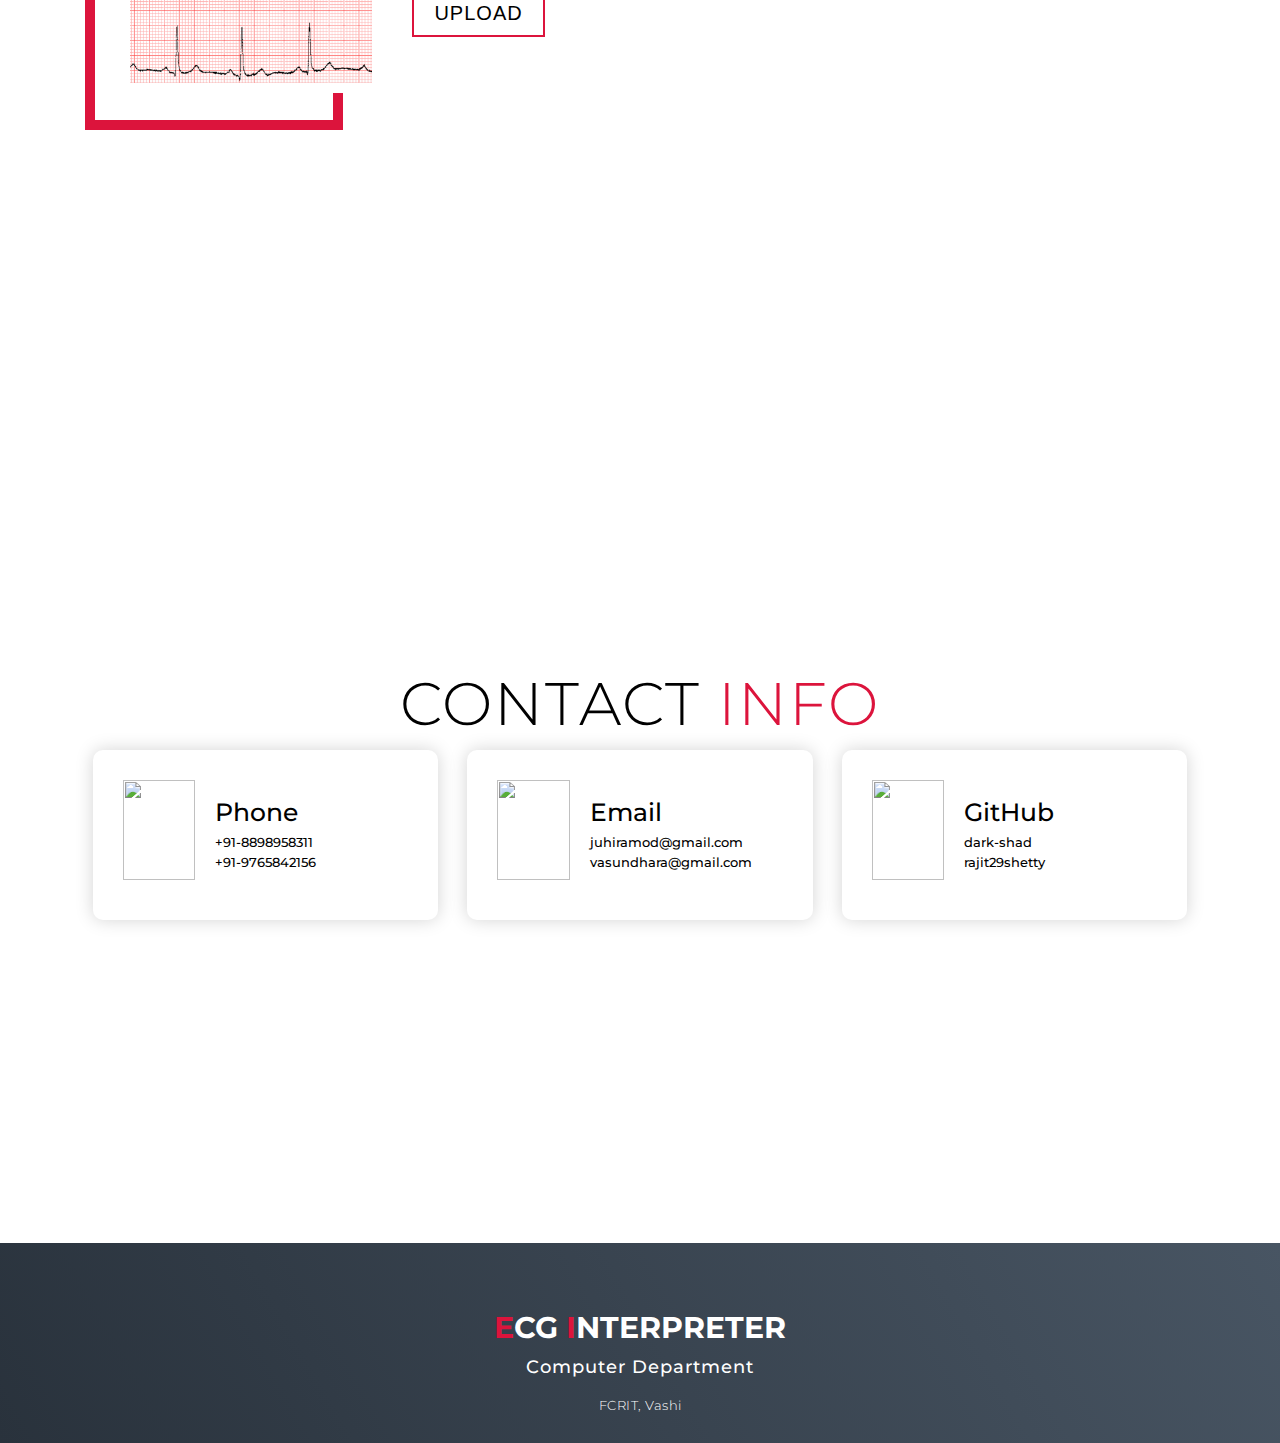
==== commit 7d978f4f: "Make it responsive and update github Link" ====
--- a/index.html
+++ b/index.html
@@ -194,8 +194,8 @@
           <div class="icon"><img src="https://img.icons8.com/bubbles/100/000000/phone.png" /></div>
           <div class="contact-info">
             <h1>Phone</h1>
-            <h2>8898958311</h2>
-            <h2>9765842156</h2>
+            <h2>+91-8898958311</h2>
+            <h2>+91-9765842156</h2>
           </div>
         </div>
         <div class="contact-item">
@@ -210,8 +210,8 @@
           <div class="icon"><img src="https://img.icons8.com/bubbles/100/000000/map-marker.png" /></div>
           <div class="contact-info">
             <h1>GitHub</h1>
-            <h2>pratikshrivastav</h2>
-            <h2>rajit29shetty</h2>
+            <h2><a href="https://github.com/dark-shad/">dark-shad</a></h2>
+            <h2><a href="https://github.com/rajit29shetty/">rajit29shetty</a></h2>
           
           </div>
         </div>
--- a/static/css/style.css
+++ b/static/css/style.css
@@ -63,7 +63,7 @@
 	background-color: crimson;
 }
 .brand h1 {
-	font-size: 3rem;
+	font-size: 2rem;
 	text-transform: uppercase;
 	color: white;
 }
@@ -486,6 +486,9 @@
 	font-weight: 500;
 	margin-bottom: 5px;
 }
+#contact .contact-info a {
+	color: black;
+}
 #contact .contact-info h2 {
 	font-size: 1.3rem;
 	line-height: 2rem;
@@ -576,7 +579,9 @@
 	h1.section-title {
 		font-size: 6rem;
 	}
-
+	.brand h1 {
+		font-size: 2rem;
+	}
 	/* Hero */
 	#hero h1 {
 		font-size: 7rem;
@@ -678,6 +683,9 @@
 	#header .hamburger {
 		display: none;
 	}
+	.brand h1 {
+		font-size: 3rem;
+	}
 	#header .nav-list ul {
 		position: initial;
 		display: block;
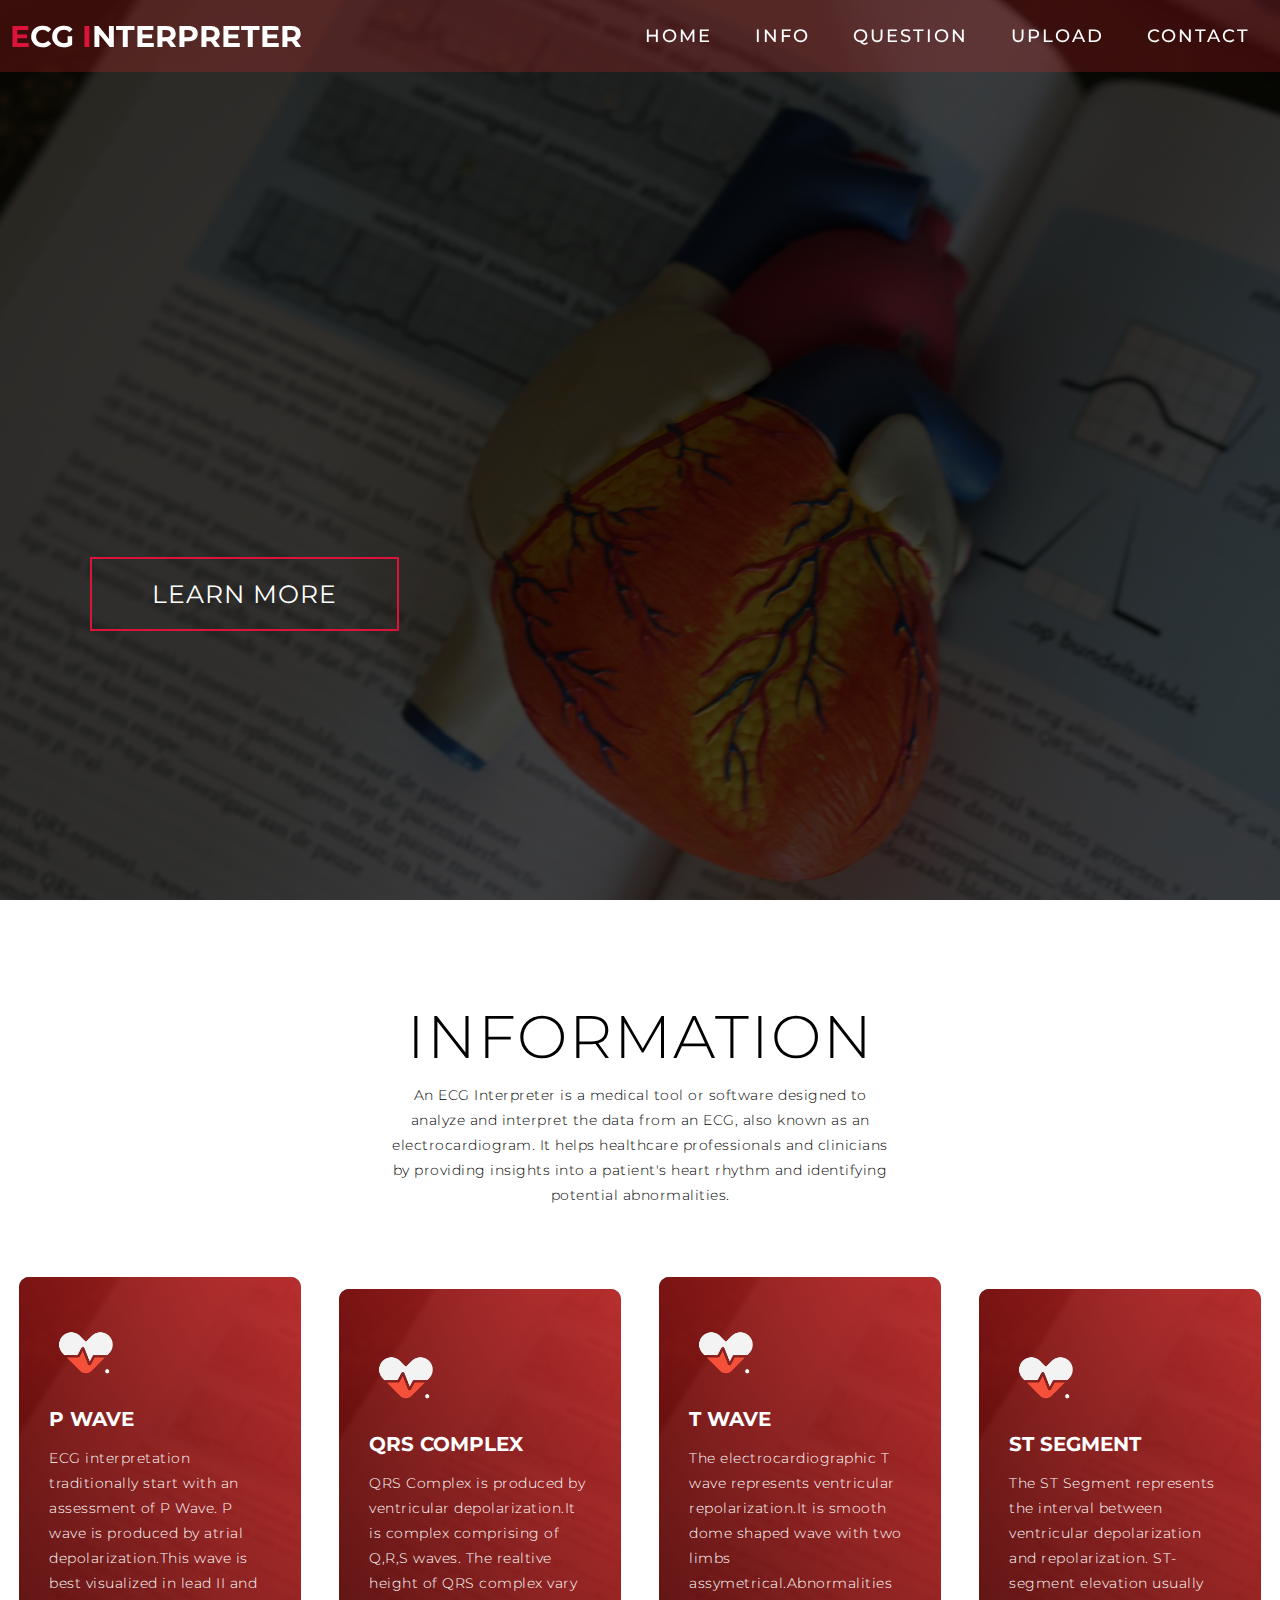
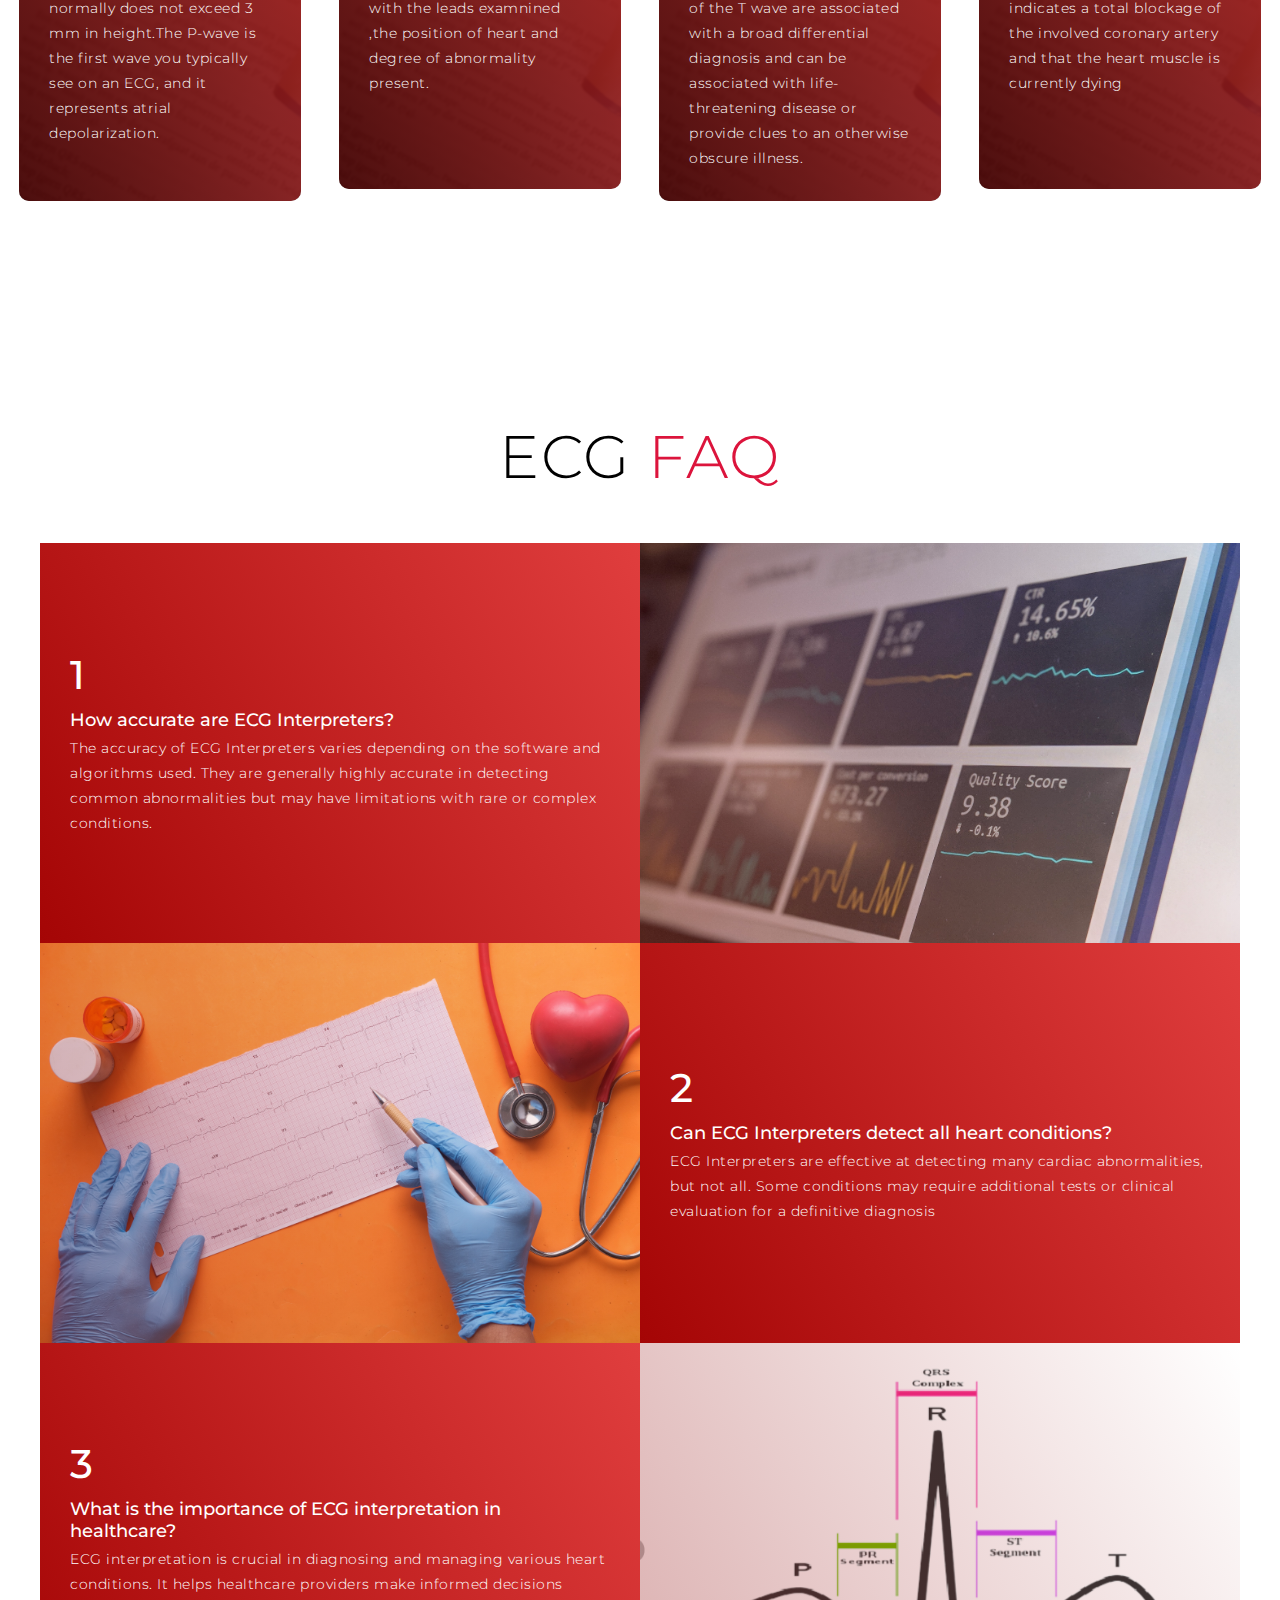
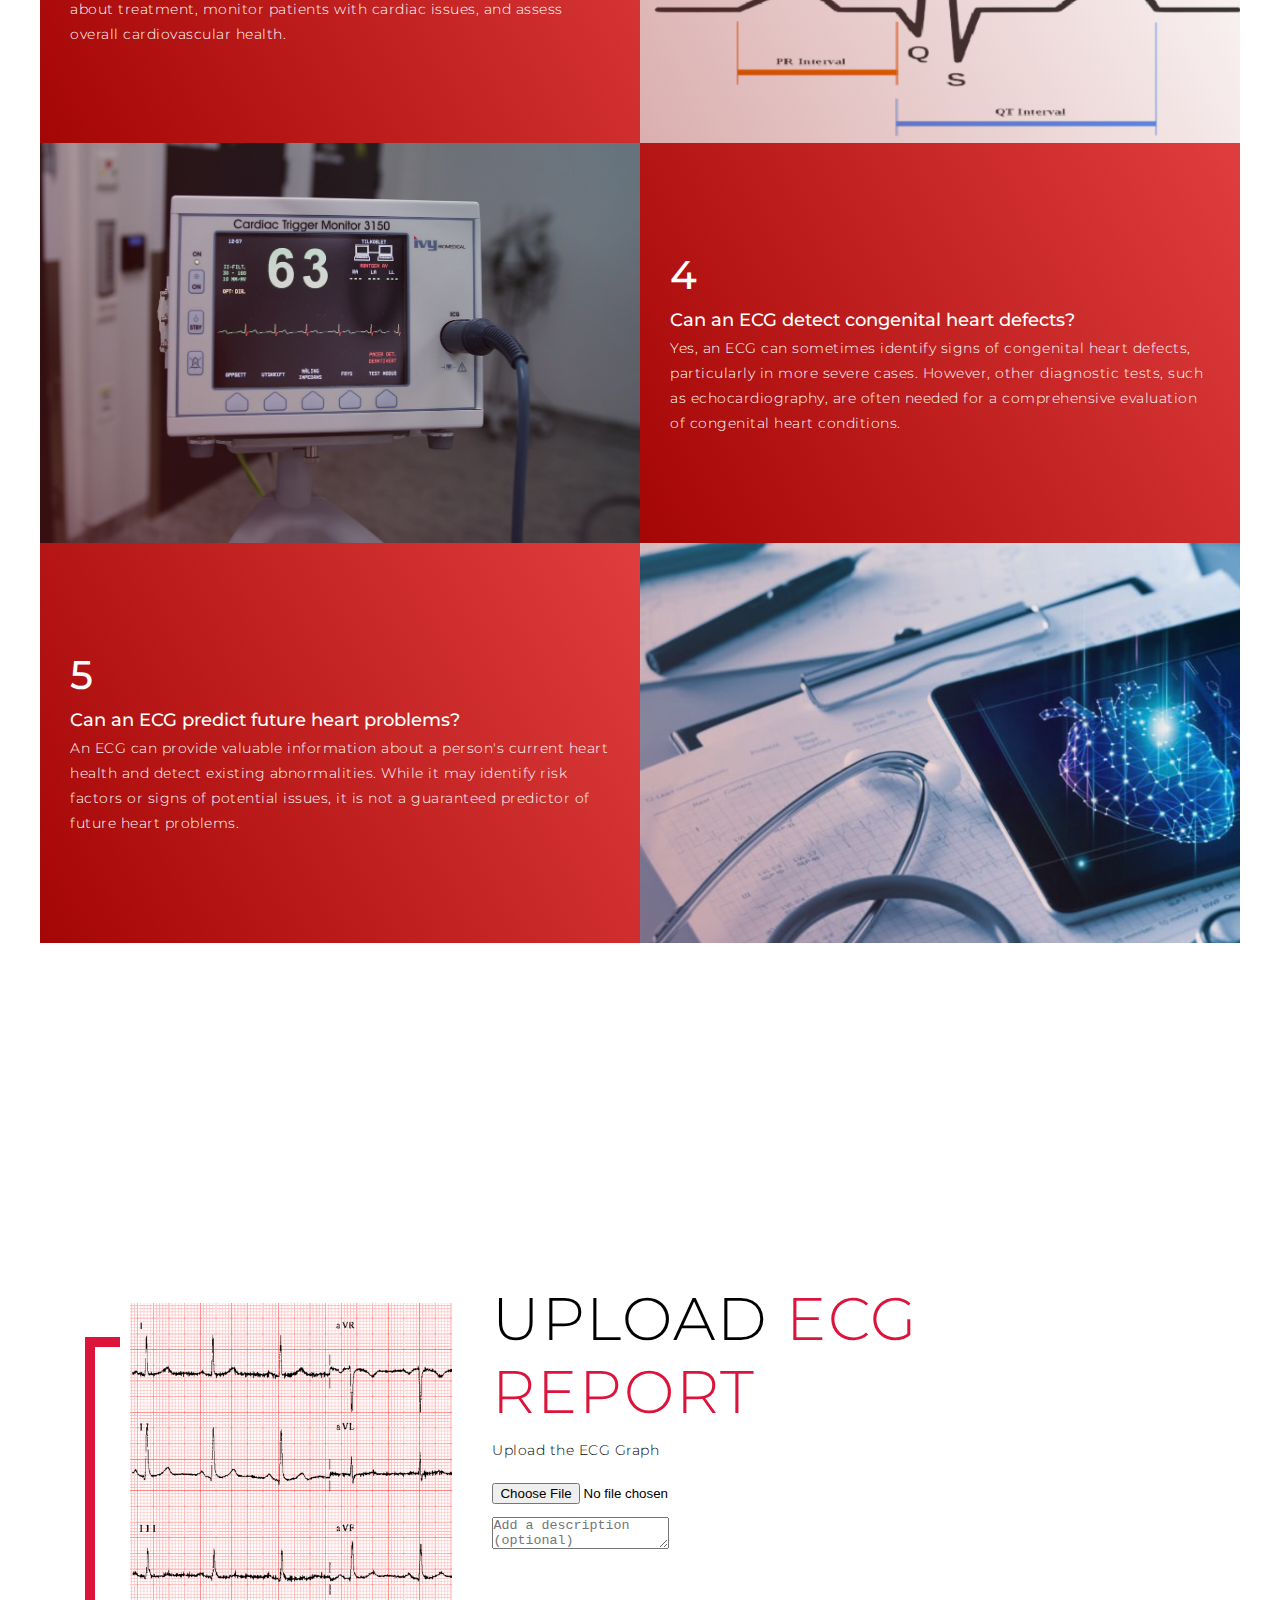
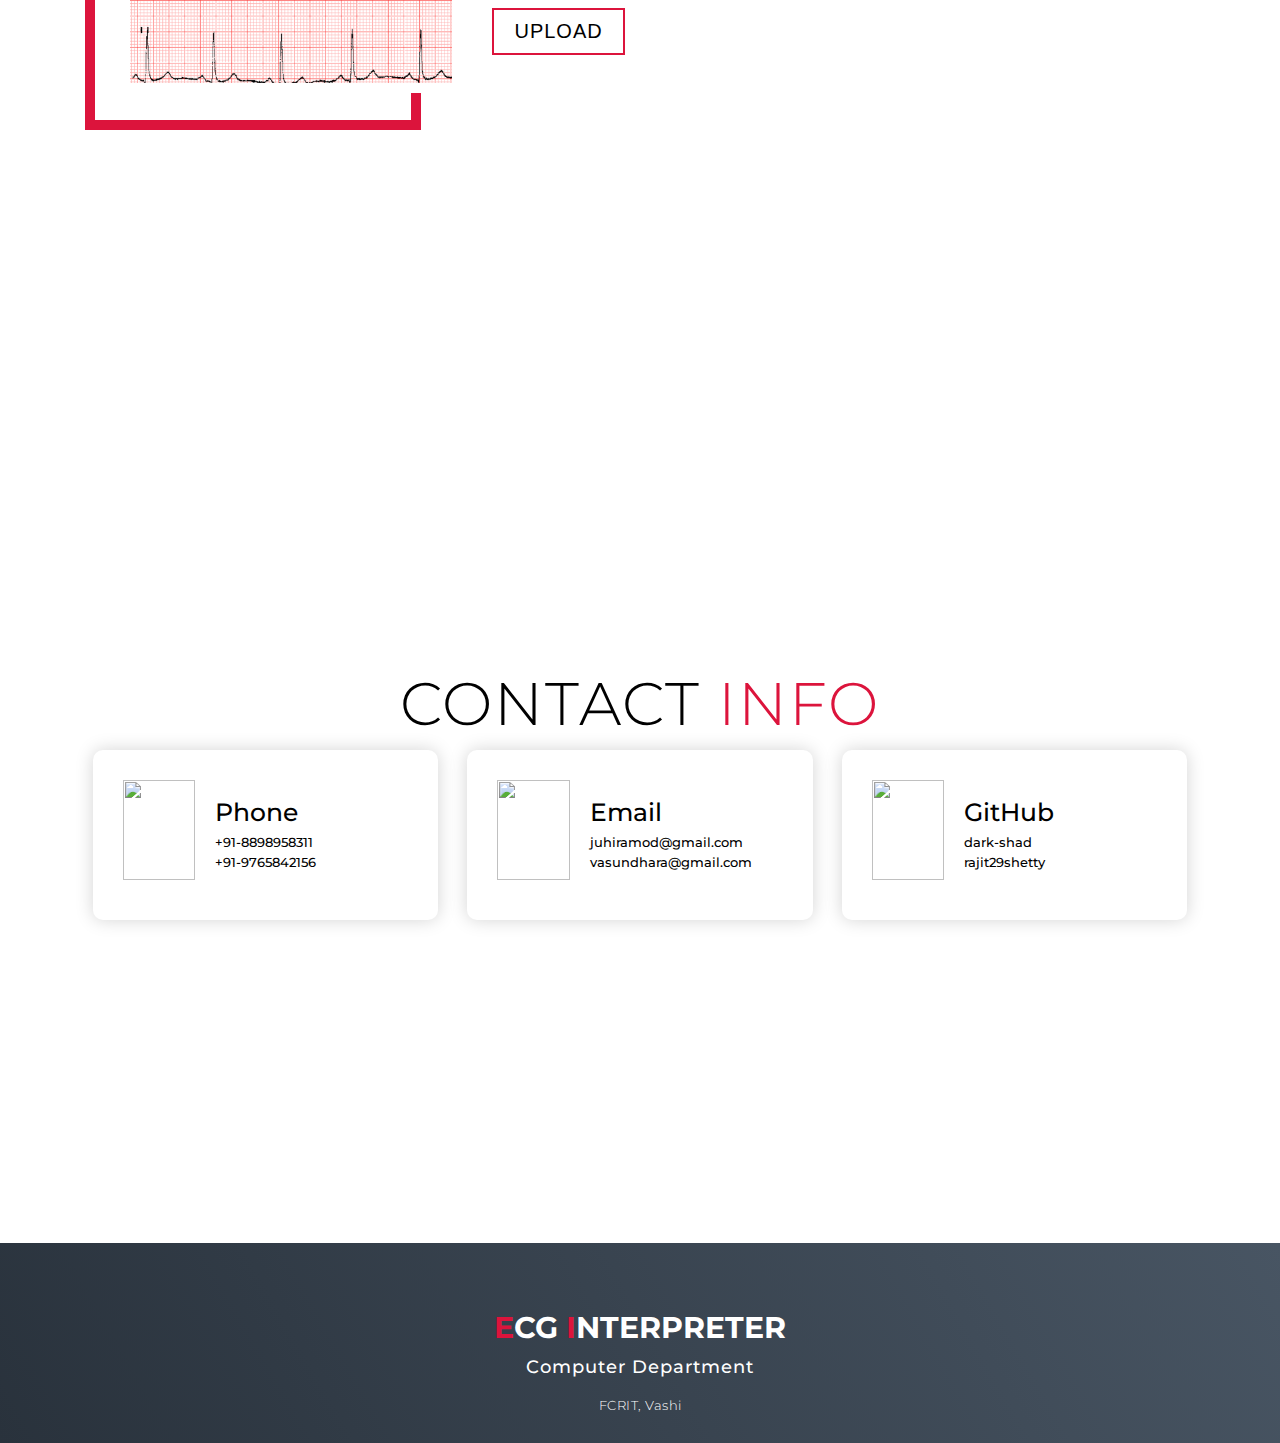
==== commit fbddecc4: "Merge 370e5fbda719abd5ab1250b972ba42653869446a into 17d76bfb4f64e183180d35bc42cd6033f8c56deb" ====
--- a/index.html
+++ b/index.html
@@ -153,35 +153,35 @@
   </section>
   <!-- End Projects Section -->
 
-  <!-- About Section -->
-  <section id="about">
-    <div class="about container">
-      <div class="col-left">
-        <div class="about-img">
-          <img src="static/images/report.png" alt="img">
-        </div>
-      </div>
-      <div class="col-right">
-        <h1 class="section-title">Upload <span>ECG Report</span></h1>
-        <div class="formUpload">
-          <form class="uplaod-display" method="post" action="/uploadPicture" enctype="multipart/form-data">
-             <div class="formOrient">
-                <p>Upload the ECG Graph</p>
-                <input class="link-btn glass" name="mypic1" id="file1" type="file"><br><br>
-             </div>
-             <div class="formOrient">
-                <br><br>
-                <input class="cta" type="submit" value="Upload" name="submit">
-             </div>
-          </form>
-       </div>
-      </div>
-        
-        <a href="#" class="cta">Upload</a>
-      </div>
-    </div>
-  </section>
-  <!-- End About Section -->
+ <!-- About Section -->
+<section id="about">
+  <div class="about container">
+    <div class="col-left">
+      <div class="about-img">
+        <img src="static/images/report.png" alt="img">
+      </div>
+    </div>
+    <div class="col-right">
+      <h1 class="section-title">Upload <span>ECG Report</span></h1>
+      <!-- Add the following HTML form for file upload -->
+      <div class="formUpload">
+        <form class="uplaod-display" method="post" action="/upload.php" enctype="multipart/form-data">
+          <div class="formOrient">
+            <p>Upload the ECG Graph</p>
+            <input class="link-btn glass" name="mypic1" id="file1" type="file"><br><br>
+            <textarea name="description" placeholder="Add a description (optional)"></textarea>
+          </div>
+          <div class="formOrient">
+            <br><br>
+            <input class="cta" type="submit" value="Upload" name="submit">
+          </div>
+        </form>
+      </div>
+    </div>
+  </div>
+</section>
+<!-- End About Section -->
+
 
   <!-- Contact Section -->
   <section id="contact">
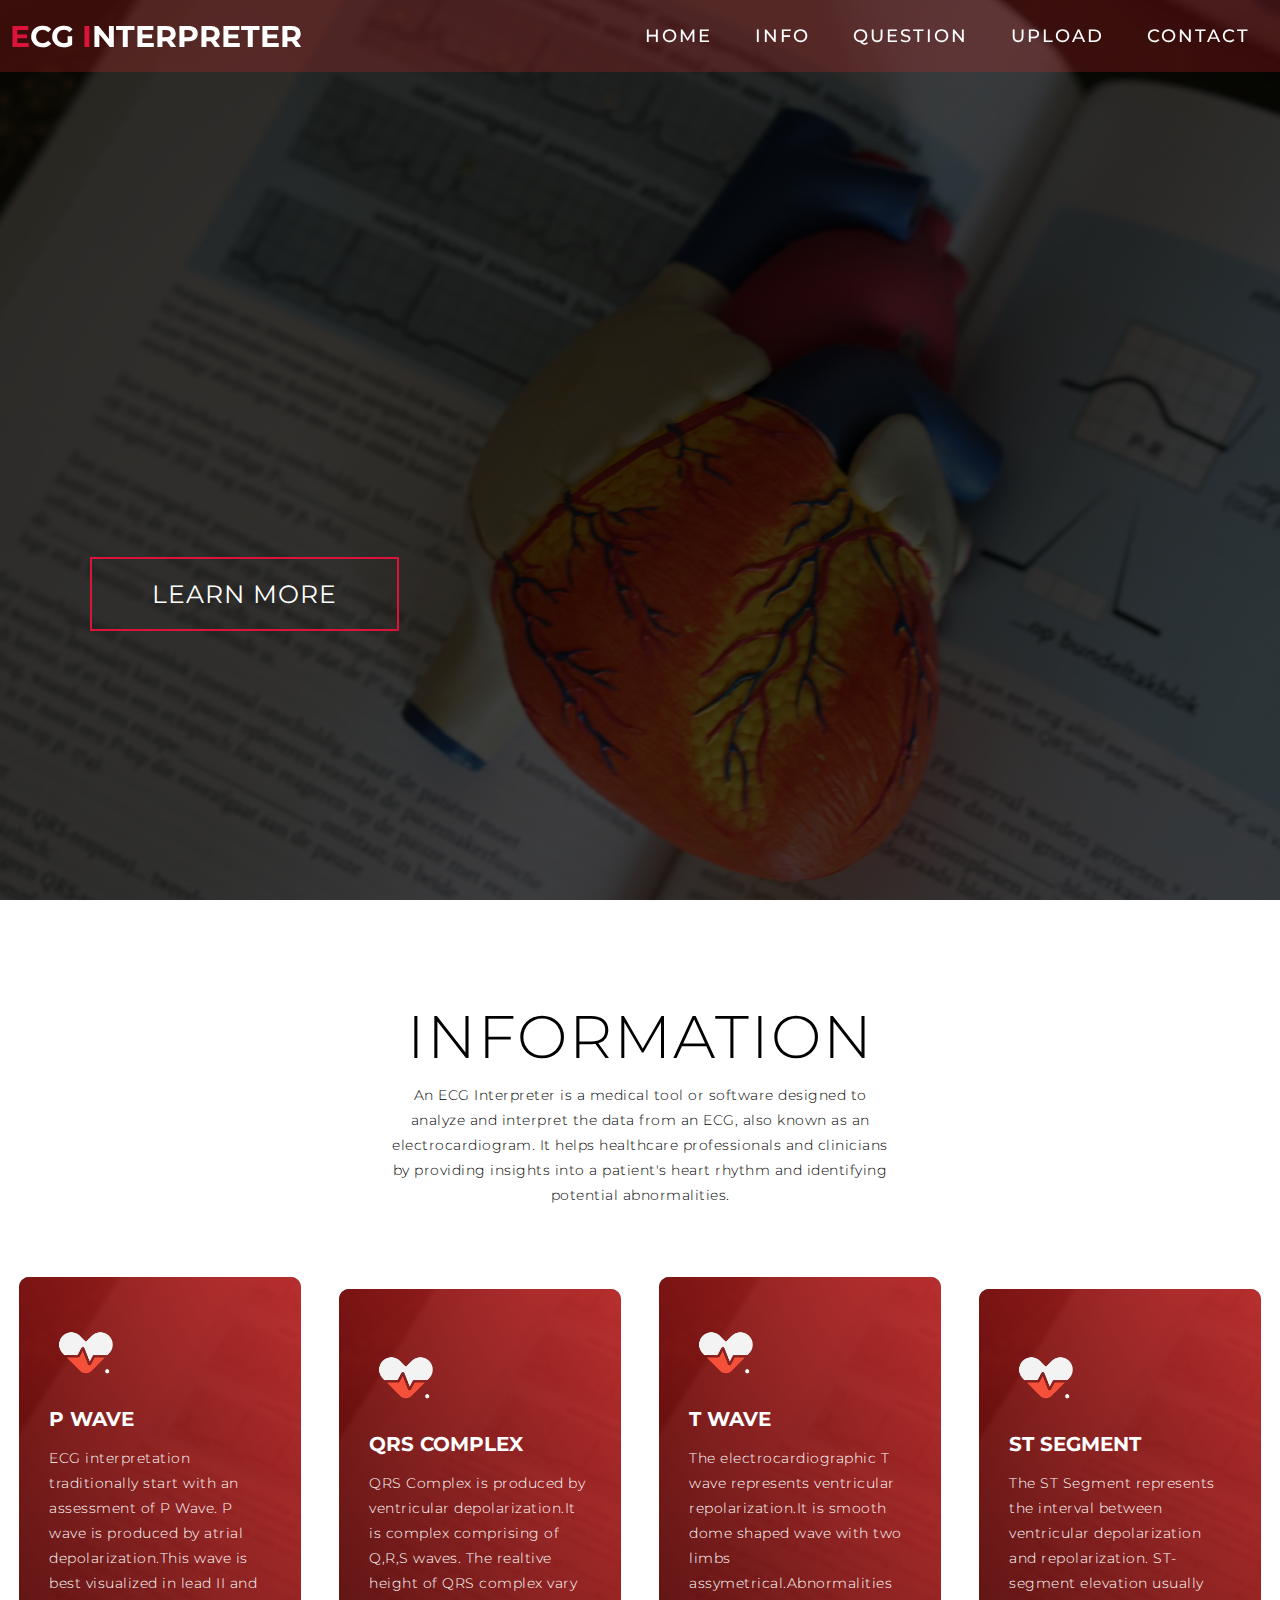
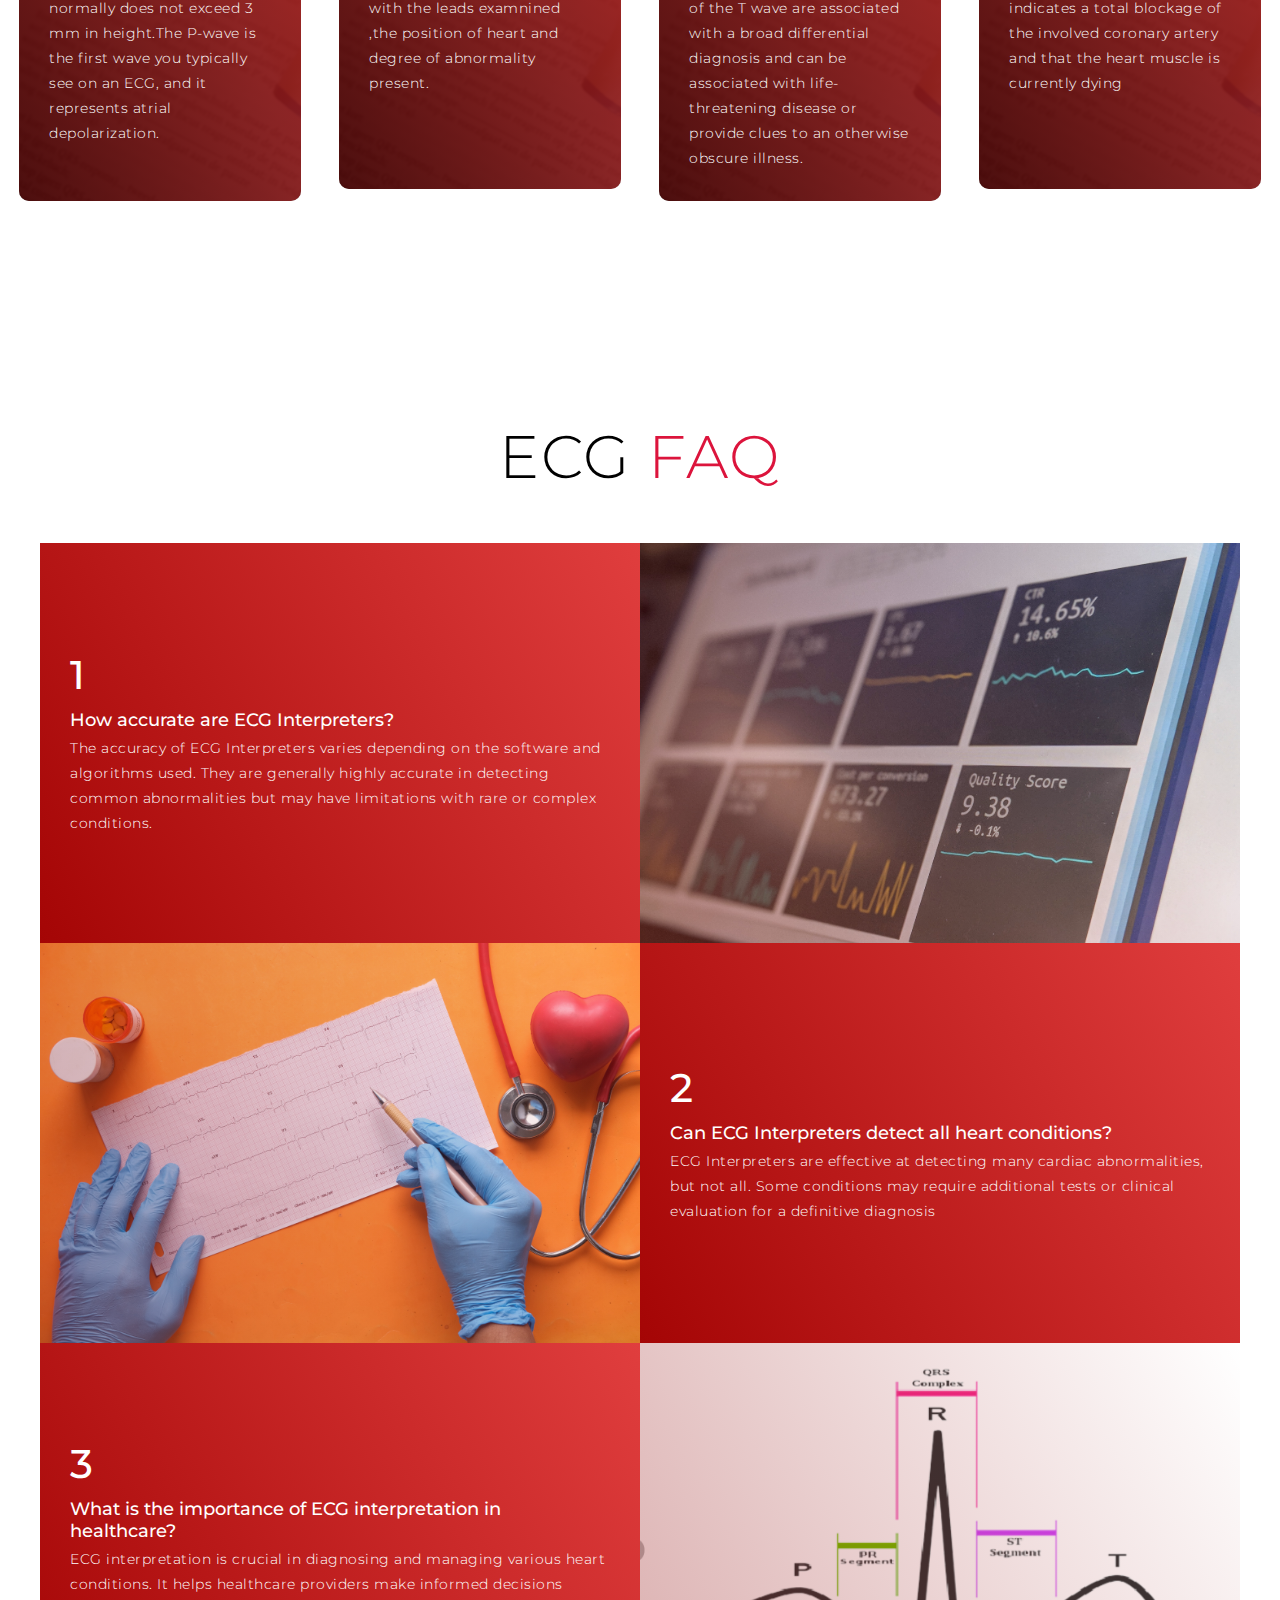
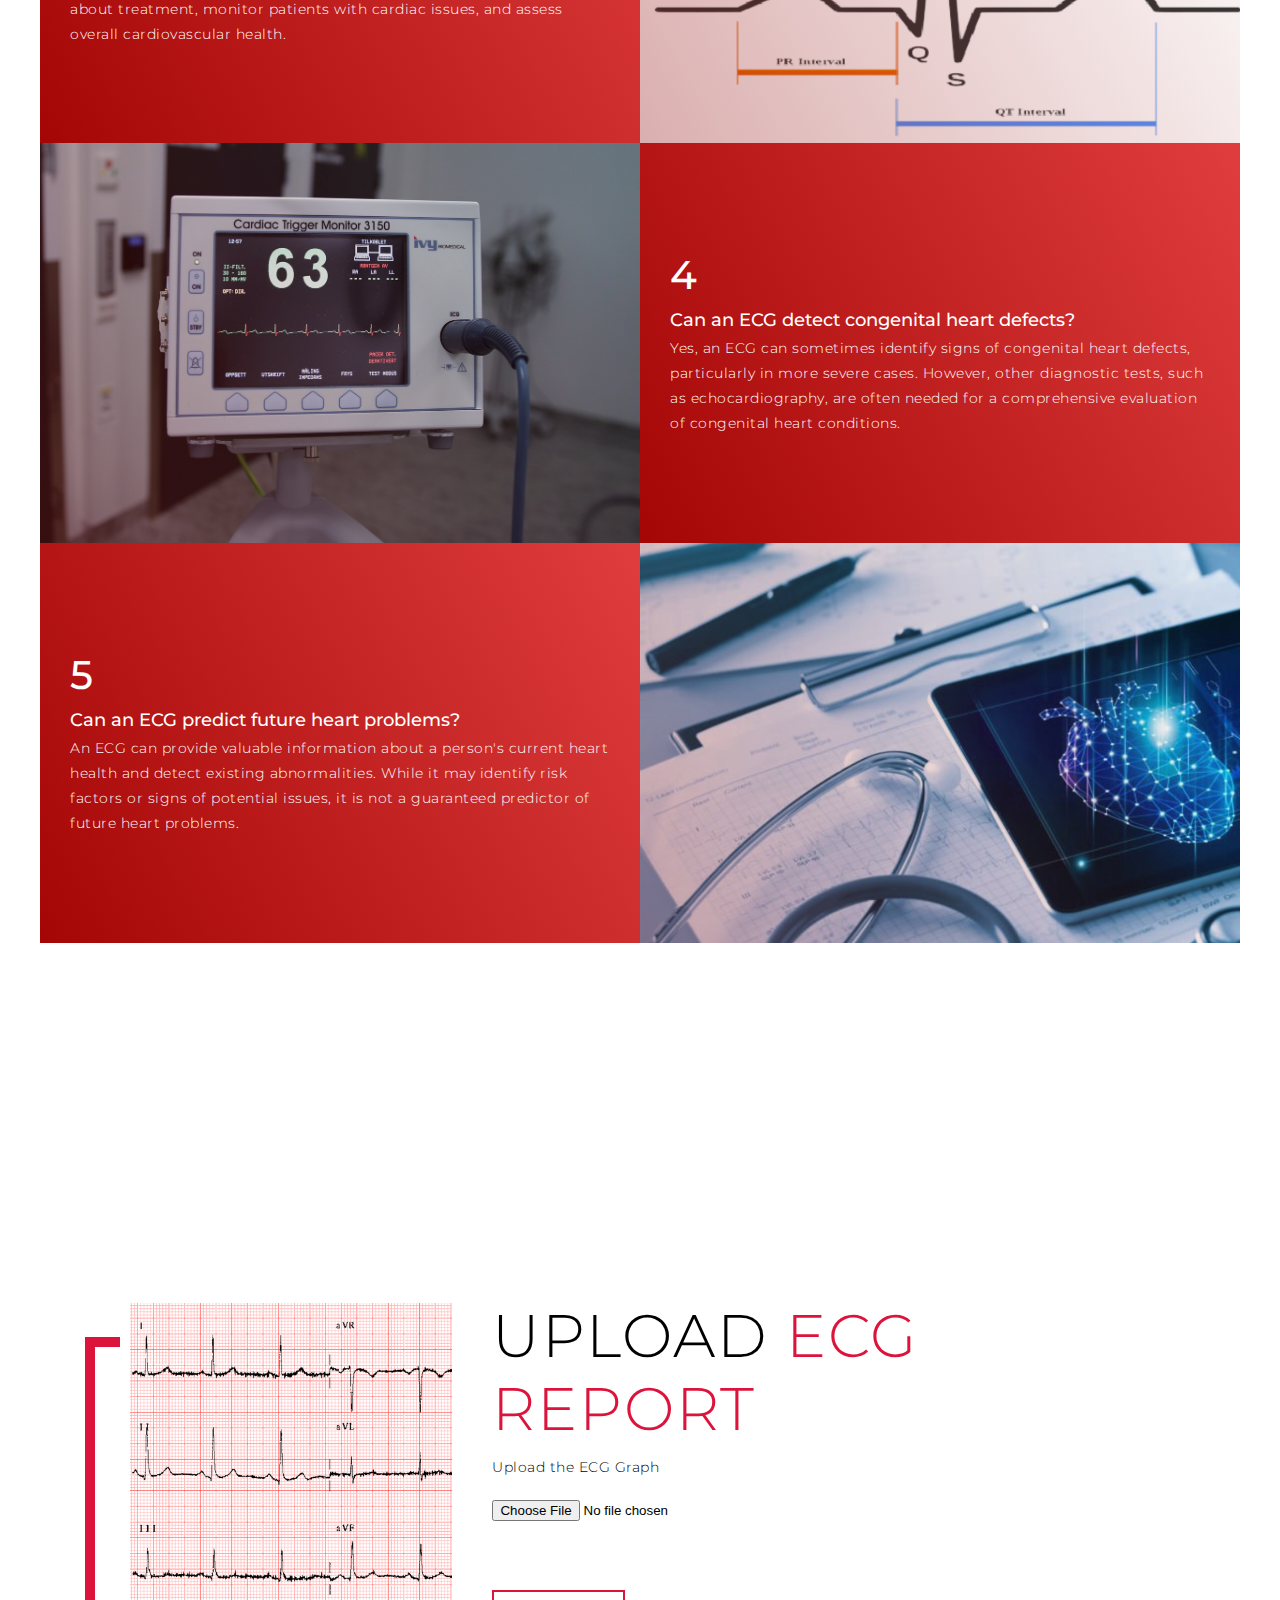
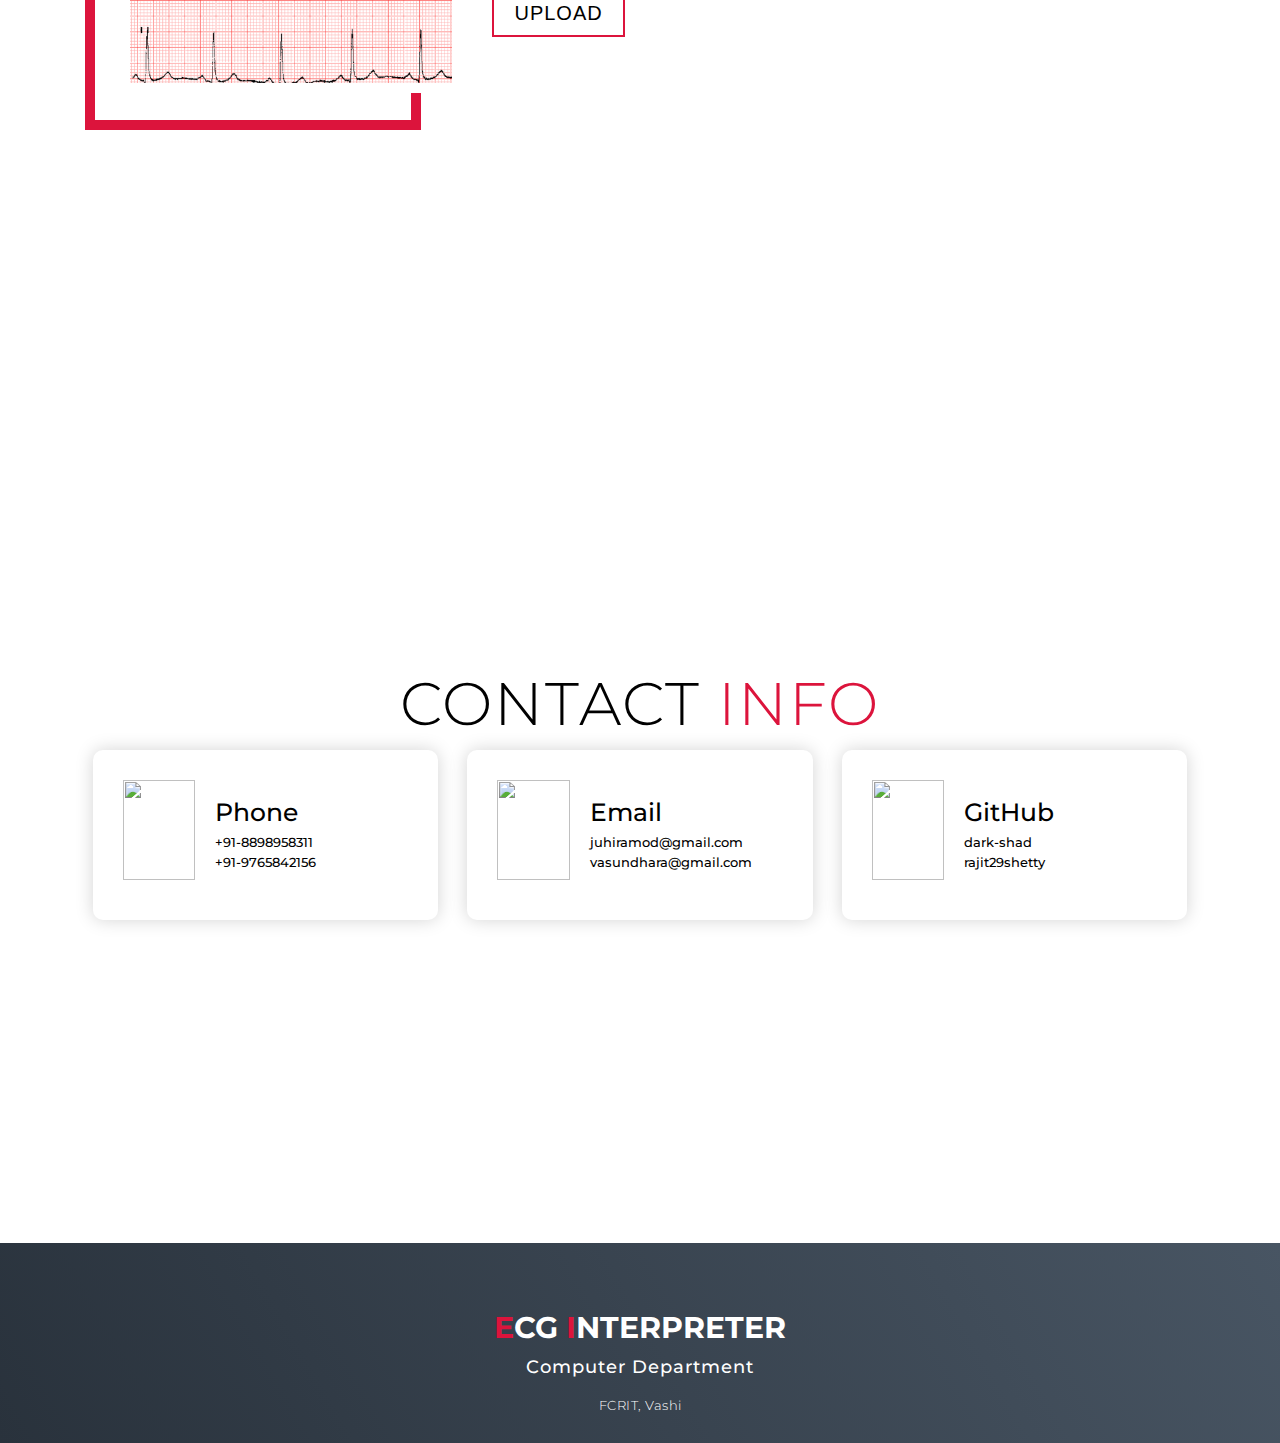
==== commit 5525ba0b: "results" ====
--- a/index.html
+++ b/index.html
@@ -153,35 +153,33 @@
   </section>
   <!-- End Projects Section -->
 
- <!-- About Section -->
-<section id="about">
-  <div class="about container">
-    <div class="col-left">
-      <div class="about-img">
-        <img src="static/images/report.png" alt="img">
-      </div>
-    </div>
-    <div class="col-right">
-      <h1 class="section-title">Upload <span>ECG Report</span></h1>
-      <!-- Add the following HTML form for file upload -->
-      <div class="formUpload">
-        <form class="uplaod-display" method="post" action="/upload.php" enctype="multipart/form-data">
-          <div class="formOrient">
-            <p>Upload the ECG Graph</p>
-            <input class="link-btn glass" name="mypic1" id="file1" type="file"><br><br>
-            <textarea name="description" placeholder="Add a description (optional)"></textarea>
-          </div>
-          <div class="formOrient">
-            <br><br>
-            <input class="cta" type="submit" value="Upload" name="submit">
-          </div>
-        </form>
-      </div>
-    </div>
-  </div>
-</section>
-<!-- End About Section -->
-
+  <!-- About Section -->
+  <section id="about">
+    <div class="about container">
+      <div class="col-left">
+        <div class="about-img">
+          <img src="static/images/report.png" alt="img">
+        </div>
+      </div>
+      <div class="col-right">
+        <h1 class="section-title">Upload <span>ECG Report</span></h1>
+        <div class="formUpload">
+          <form class="uplaod-display" method="post" action="/uploadPicture" enctype="multipart/form-data">
+             <div class="formOrient">
+                <p>Upload the ECG Graph</p>
+                <input class="link-btn glass" name="mypic1" id="file1" type="file"><br><br>
+             </div>
+             <div class="formOrient">
+                <br><br>
+                <input class="cta" type="submit" value="Upload" name="submit">
+             </div>
+          </form>
+       </div>
+      </div>
+      </div>
+    </div>
+  </section>
+  <!-- End About Section -->
 
   <!-- Contact Section -->
   <section id="contact">
